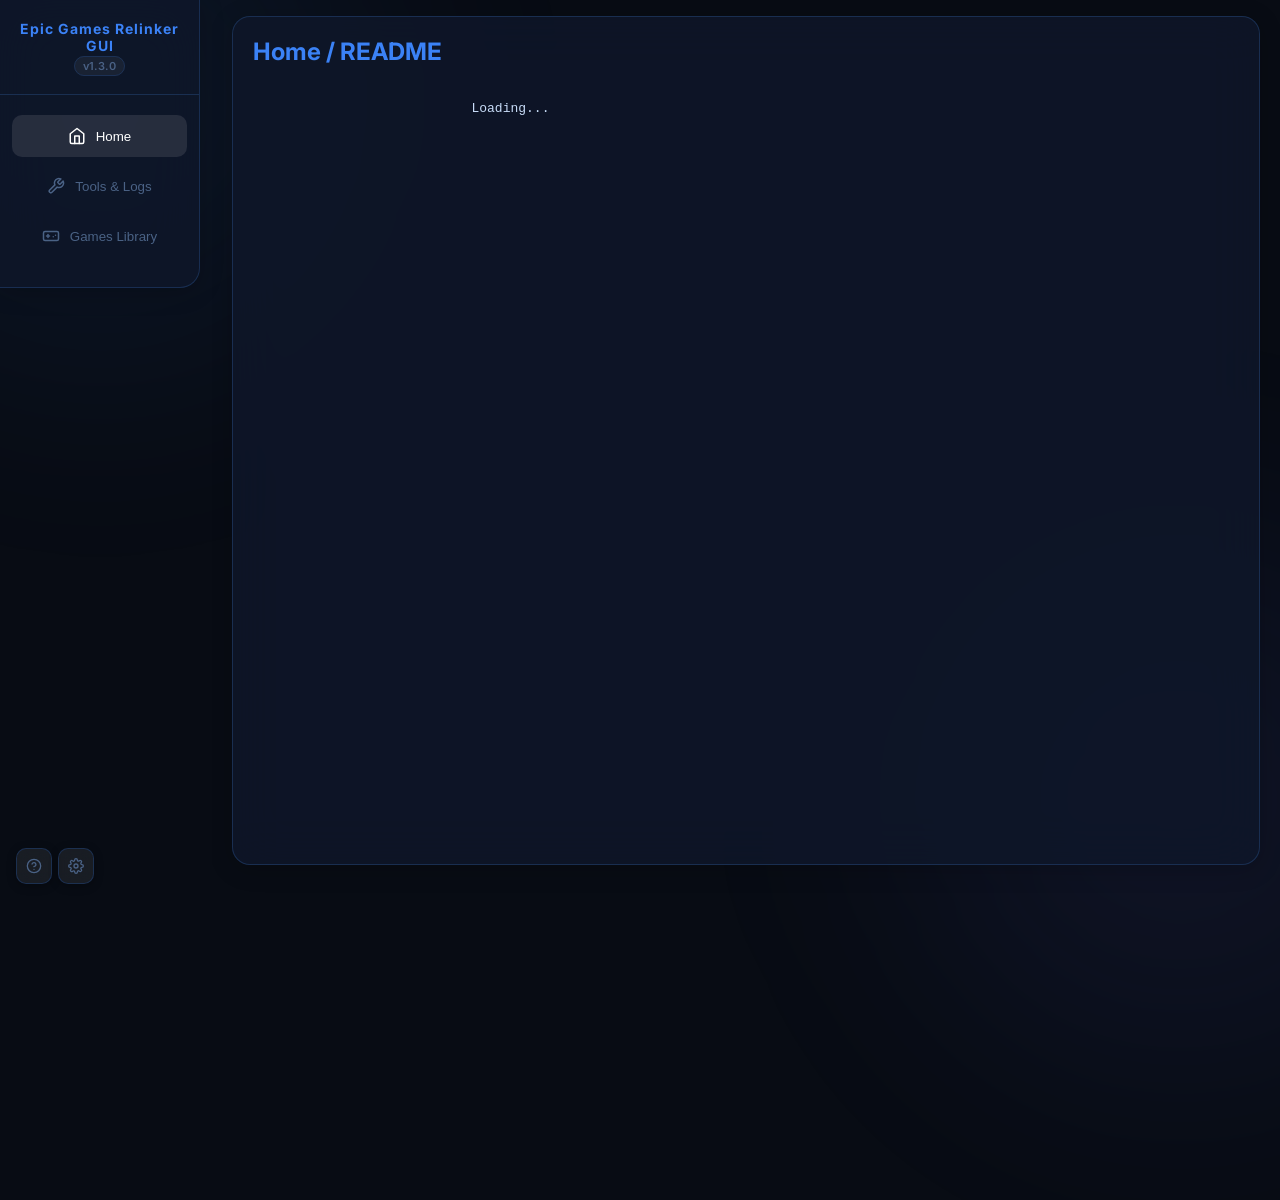
==== src/web/index.html @ 3d103b30 "GUI Update v1.3.0 Added a new set of tools ''Manifest Tools'' that  has ''Manifest Cleanup'' and ''M" ====
<!DOCTYPE html>
<html lang="en" data-theme="Dark Blue">

<head>
    <meta charset="UTF-8">
    <meta name="viewport" content="width=device-width, initial-scale=1.0">
    <title>Epic Games Relinker GUI</title>
    <link rel="stylesheet" href="style.css">
    <link href="https://fonts.googleapis.com/css2?family=Inter:wght@400;500;600;700&display=swap" rel="stylesheet">
</head>

<body>
    <div class="background-blob"></div>
    <div class="background-blob blob-2"></div>

    <!-- ══ Settings Overlay Panel ══ -->
    <div id="settingsOverlay" class="settings-overlay hidden" onclick="appCtrl.closeSettings(event)">
        <div class="settings-panel glass-card" id="settingsPanel">

            <!-- Header -->
            <div class="settings-header">
                <div class="settings-title">
                    <span class="settings-icon">⚙</span>
                    <span>Settings</span>
                </div>
                <button class="settings-close-btn" onclick="appCtrl.closeSettings()">✕</button>
            </div>

            <div class="settings-body">

                <!-- Paths Section -->
                <div class="settings-section">
                    <div class="settings-section-label">Paths</div>

                    <div class="path-row">
                        <label>Manifests Folder</label>
                        <div class="input-group">
                            <input type="text" id="manifestPath" readonly placeholder="Default Epic path...">
                            <button onclick="appCtrl.browseManifests()">Browse</button>
                        </div>
                    </div>

                    <div class="toggle-row">
                        <label class="toggle-switch">
                            <input type="checkbox" id="useDefault" checked onchange="appCtrl.toggleDefault()">
                            <span class="toggle-slider"></span>
                        </label>
                        <span class="toggle-label">Use default Epic path</span>
                    </div>

                    <div class="path-row mt-2">
                        <label>Games Folder</label>
                        <div class="input-group">
                            <input type="text" id="gamesPath" placeholder="Select your games folder..." readonly>
                            <button onclick="appCtrl.browseGames()">Browse</button>
                        </div>
                    </div>
                </div>

                <!-- Appearance Section -->
                <div class="settings-section">
                    <div class="settings-section-label">Appearance</div>

                    <div class="select-row">
                        <label>Theme</label>
                        <div class="theme-selector">
                            <select id="themeSelect" onchange="appCtrl.applyTheme(this.value)">
                                <option value="Dark Blue">Dark Blue</option>
                                <option value="Midnight Purple">Midnight Purple</option>
                                <option value="AMOLED Black">AMOLED Black</option>
                                <option value="Hacker Green">Hacker Green</option>
                                <option value="Slate Gray">Slate Gray</option>
                                <option value="Crimson Dark">Crimson Dark</option>
                                <option value="Ocean Teal">Ocean Teal</option>
                                <option value="Warm Ember">Warm Ember</option>
                                <option value="Arctic Light">Arctic Light</option>
                                <option value="Sepia Warm">Sepia Warm</option>
                            </select>
                            <div class="theme-preview" id="themePreview"></div>
                        </div>
                    </div>
                </div>

                <!-- Dev Tools -->
                <div class="settings-section">
                    <div class="settings-section-label">Developer</div>
                    <div class="toggle-row">
                        <label class="toggle-switch">
                            <input type="checkbox" id="debugMode" onchange="appCtrl.onDebugToggle()">
                            <span class="toggle-slider"></span>
                        </label>
                        <span class="toggle-label">Debug Mode <span class="badge-warn">DEV</span></span>
                    </div>
                    <p class="settings-hint">Logs full Python tracebacks to the console on any error.</p>
                </div>

                <!-- Settings Management -->
                <div class="settings-section">
                    <div class="settings-section-label">Settings Management</div>
                    <div class="settings-danger-row">
                        <button class="btn-settings-action btn-settings-restore" onclick="appCtrl.restoreSettings()" style="display:flex; align-items:center; gap:6px; justify-content:center;">
                            <svg width="14" height="14" viewBox="0 0 24 24" fill="none" stroke="currentColor" stroke-width="2" stroke-linecap="round" stroke-linejoin="round"><path d="M3 12a9 9 0 1 0 9-9 9.75 9.75 0 0 0-6.74 2.74L3 8"/><path d="M3 3v5h5"/></svg>
                            Restore Saved Settings
                        </button>
                        <button class="btn-settings-action btn-settings-reset" onclick="appCtrl.resetSettings()" style="display:flex; align-items:center; gap:6px; justify-content:center;">
                            <svg width="14" height="14" viewBox="0 0 24 24" fill="none" stroke="currentColor" stroke-width="2" stroke-linecap="round" stroke-linejoin="round"><line x1="18" y1="6" x2="6" y2="18"/><line x1="6" y1="6" x2="18" y2="18"/></svg>
                            Reset to Defaults
                        </button>
                    </div>
                    <p class="settings-hint">
                        <b>Restore</b> reloads settings from the saved config file on disk.<br>
                        <b>Reset</b> clears all paths and returns to default values. This cannot be undone.
                    </p>
                </div>

                <!-- Credits -->
                <div class="settings-section credits-section">
                    <div class="settings-section-label">Credits</div>
                    <div class="credits-card">
                        <div class="credit-row main-credit">
                            <div class="credit-avatar accent">S</div>
                            <div>
                                <div class="credit-name">Supernova1114</div>
                                <div class="credit-role">Original Developer</div>
                            </div>
                        </div>
                        <div class="credits-divider"></div>
                        <div class="credit-row">
                            <div class="credit-avatar muted">S</div>
                            <div>
                                <div class="credit-name">Super0Teah</div>
                                <div class="credit-role">GUI Dev &amp; Fix, Link and Capture Features Dev</div>
                            </div>
                        </div>
                        <div class="credit-row">
                            <div class="credit-avatar muted">Z</div>
                            <div>
                                <div class="credit-name">zouyonghe</div>
                                <div class="credit-role">Contributor to Original Project</div>
                            </div>
                        </div>
                        <div class="credits-footer">Epic Games Relinker GUI· v1.0.0</div>
                    </div>
                </div>

            </div><!-- /settings-body -->
        </div>
    </div>

    <!-- ══ Main App ══ -->
    <div id="app" class="app-root" style="display: flex; flex-direction: row; padding: 0;">

        <!-- LEFT SIDEBAR -->
        <div class="sidebar glass-card" style="width: 200px; display: flex; flex-direction: column; flex-shrink: 0; border-radius: 0; border-top: none; border-bottom: none; border-left: none; border-bottom-right-radius: 20px; height: max-content; padding-bottom: 20px; z-index: 10; border-bottom: 1px solid var(--border);">
            
            <div class="sidebar-header" style="padding: 20px 16px; border-bottom: 1px solid var(--border); text-align: center;">
                <h1 class="app-title" style="font-size: 14px; letter-spacing: 1px; margin: 0;">Epic Games Relinker GUI</h1>
                <span class="app-version" style="font-size: 11px;">v1.3.0</span>
            </div>

                <div class="sidebar-nav" style="padding: 20px 12px 10px 12px; display: flex; flex-direction: column; gap: 8px;">
                    <button class="nav-btn active" onclick="appCtrl.switchNav('home')" id="nav-home" style="padding: 12px 16px; display: flex; gap: 10px; align-items: center; justify-content: center; border-radius: var(--radius-btn); background: rgba(255,255,255,0.1); color: white; border: none; cursor: pointer; width: 100%;">
                        <svg width="18" height="18" viewBox="0 0 24 24" fill="none" stroke="currentColor" stroke-width="2" stroke-linecap="round" stroke-linejoin="round"><path d="M3 9l9-7 9 7v11a2 2 0 0 1-2 2H5a2 2 0 0 1-2-2z"></path><polyline points="9 22 9 12 15 12 15 22"></polyline></svg>
                        Home
                    </button>
                    <button class="nav-btn" onclick="appCtrl.switchNav('tools')" id="nav-tools" style="padding: 12px 16px; display: flex; gap: 10px; align-items: center; justify-content: center; border-radius: var(--radius-btn); background: transparent; color: var(--muted); border: none; cursor: pointer; width: 100%;">
                        <svg width="18" height="18" viewBox="0 0 24 24" fill="none" stroke="currentColor" stroke-width="2" stroke-linecap="round" stroke-linejoin="round"><path d="M14.7 6.3a1 1 0 0 0 0 1.4l1.6 1.6a1 1 0 0 0 1.4 0l3.77-3.77a6 6 0 0 1-7.94 7.94l-6.91 6.91a2.12 2.12 0 0 1-3-3l6.91-6.91a6 6 0 0 1 7.94-7.94l-3.76 3.76z"></path></svg>
                        Tools &amp; Logs
                    </button>
                    <button class="nav-btn" onclick="appCtrl.switchNav('library')" id="nav-library" style="padding: 12px 16px; display: flex; gap: 10px; align-items: center; justify-content: center; border-radius: var(--radius-btn); background: transparent; color: var(--muted); border: none; cursor: pointer; width: 100%;">
                        <svg width="18" height="18" viewBox="0 0 24 24" fill="none" stroke="currentColor" stroke-width="2" stroke-linecap="round" stroke-linejoin="round"><rect x="2" y="6" width="20" height="12" rx="2" ry="2"></rect><path d="M6 12h4"></path><path d="M8 10v4"></path><path d="M15 13h.01"></path><path d="M18 11h.01"></path></svg>
                        Games Library
                    </button>
                </div>
            </div>

            <!-- MAIN CONTENT AREA -->
            <div class="main-content" style="flex: 1; display: flex; flex-direction: column; min-width: 0;">

                <div style="flex: 1; display: flex; flex-direction: column; min-width: 0; padding: 16px 20px 20px 20px; overflow-y: auto;">
                
                <!-- HOME VIEW -->
                <div id="homeView" class="app-view" style="display: flex; flex-direction: column; flex: 1; min-height: 0;">
                    <div class="glass-card p-3 mb-3" style="flex: 1; display: flex; flex-direction: column; overflow-y: auto; padding: 20px;">
                        <h2 style="color: var(--accent); margin-top: 0; margin-bottom: 20px;">Home / README</h2>
                        <div id="readmeContent" style="white-space: pre-wrap; font-family: 'Consolas', monospace; font-size: 13px; color: var(--text); padding-right: 10px;">
                            Loading...
                        </div>
                    </div>
                </div>

                <!-- TOOLS VIEW -->
                <div id="toolsView" class="app-view hidden" style="display: flex; flex: 1; gap: 20px; min-height: 0; justify-content: flex-start; position: relative;">
                
                <!-- Actions Column -->
                <div class="actions-column" style="width: 320px; flex-shrink: 0;">

                <!-- Group 1: Relinking & Moving -->
                <div class="action-group glass-card" id="group-relink">
                    <div class="action-group-header" onclick="appCtrl.toggleGroup('group-relink')">
                        <div class="group-title">
                            <span class="group-dot accent"></span>
                            Relinking &amp; Moving
                        </div>
                        <span class="group-chevron collapsed" id="chevron-group-relink">▾</span>
                    </div>
                    <div class="action-group-body collapsed" id="body-group-relink">
                        <div class="btn-grid">
                            <button class="btn bg-accent" onclick="appCtrl.runAction('relink')" style="display:flex; align-items:center; justify-content:center; gap:6px;">
                                <svg width="14" height="14" viewBox="0 0 24 24" fill="none" stroke="currentColor" stroke-width="2" stroke-linecap="round" stroke-linejoin="round"><path d="M21.5 2v6h-6M21.34 15.57a10 10 0 1 1-.59-8.4l5.67-5.67"/></svg>
                                Relink Games
                            </button>
                            <button class="btn bg-accent2" onclick="appCtrl.runAction('move')" style="display:flex; align-items:center; justify-content:center; gap:6px;">
                                <svg width="14" height="14" viewBox="0 0 24 24" fill="none" stroke="currentColor" stroke-width="2" stroke-linecap="round" stroke-linejoin="round"><path d="M5 12h14M12 5l7 7-7 7"/></svg>
                                Move Games
                            </button>
                        </div>
                        <button class="btn btn-full bg-blue mt-2" onclick="appCtrl.runAction('move_pc')" style="display:flex; align-items:center; justify-content:center; gap:6px;">
                            <svg width="14" height="14" viewBox="0 0 24 24" fill="none" stroke="currentColor" stroke-width="2" stroke-linecap="round" stroke-linejoin="round"><path d="M17 3l4 4-4 4M7 21l-4-4 4-4M3 17h18M21 7H3"/></svg>
                            Move Between PCs
                        </button>
                    </div>
                </div>

                <!-- Group 2: Capture, Link & Fix -->
                <div class="action-group glass-card" id="group-capture">
                    <div class="action-group-header" onclick="appCtrl.toggleGroup('group-capture')">
                        <div class="group-title">
                            <span class="group-dot success"></span>
                            Capture, Link &amp; Fix
                        </div>
                        <span class="group-chevron collapsed" id="chevron-group-capture">▾</span>
                    </div>
                    <div class="action-group-body collapsed" id="body-group-capture">
                        <div class="btn-grid">
                            <button class="btn bg-success" onclick="appCtrl.runAction('capture')" style="display:flex; align-items:center; justify-content:center; gap:6px;">
                                <svg width="14" height="14" viewBox="0 0 24 24" fill="none" stroke="currentColor" stroke-width="2" stroke-linecap="round" stroke-linejoin="round"><circle cx="12" cy="12" r="10"/><circle cx="12" cy="12" r="3"/></svg>
                                Capture
                            </button>
                            <button class="btn bg-purple" onclick="appCtrl.runAction('link')" style="display:flex; align-items:center; justify-content:center; gap:6px;">
                                <svg width="14" height="14" viewBox="0 0 24 24" fill="none" stroke="currentColor" stroke-width="2" stroke-linecap="round" stroke-linejoin="round"><path d="M10 13a5 5 0 0 0 7.54.54l3-3a5 5 0 0 0-7.07-7.07l-1.72 1.71"/><path d="M14 11a5 5 0 0 0-7.54-.54l-3 3a5 5 0 0 0 7.07 7.07l1.71-1.71"/></svg>
                                Link
                            </button>
                        </div>
                        <button class="btn btn-full bg-amber mt-2" onclick="appCtrl.runAction('fix')" style="display:flex; align-items:center; justify-content:center; gap:6px;">
                            <svg width="14" height="14" viewBox="0 0 24 24" fill="none" stroke="currentColor" stroke-width="2" stroke-linecap="round" stroke-linejoin="round"><path d="M14.7 6.3a1 1 0 0 0 0 1.4l1.6 1.6a1 1 0 0 0 1.4 0l3.77-3.77a6 6 0 0 1-7.94 7.94l-6.91 6.91a2.12 2.12 0 0 1-3-3l6.91-6.91a6 6 0 0 1 7.94-7.94l-3.76 3.76z"/></svg>
                            Fix Manifest Link
                        </button>
                        <button class="btn btn-full bg-orange mt-1" onclick="appCtrl.runAction('fix_dlc')" style="display:flex; align-items:center; justify-content:center; gap:6px;">
                            <svg width="14" height="14" viewBox="0 0 24 24" fill="none" stroke="currentColor" stroke-width="2" stroke-linecap="round" stroke-linejoin="round"><path d="M14.7 6.3a1 1 0 0 0 0 1.4l1.6 1.6a1 1 0 0 0 1.4 0l3.77-3.77a6 6 0 0 1-7.94 7.94l-6.91 6.91a2.12 2.12 0 0 1-3-3l6.91-6.91a6 6 0 0 1 7.94-7.94l-3.76 3.76z"/></svg>
                            Fix DLC Link
                        </button>
                    </div>
                </div>

                <!-- Group 3: Manifest Tools (#14) -->
                <div class="action-group glass-card" id="group-manifest">
                    <div class="action-group-header" onclick="appCtrl.toggleGroup('group-manifest')">
                        <div class="group-title">
                            <span class="group-dot warn"></span>
                            Manifest Tools
                        </div>
                        <span class="group-chevron collapsed" id="chevron-group-manifest">▾</span>
                    </div>
                    <div class="action-group-body collapsed" id="body-group-manifest">
                        <button class="btn btn-full bg-amber" onclick="appCtrl.openManifestCleanup()" style="display:flex; align-items:center; justify-content:center; gap:6px;">
                            <svg width="14" height="14" viewBox="0 0 24 24" fill="none" stroke="currentColor" stroke-width="2" stroke-linecap="round" stroke-linejoin="round"><path d="M3 6h18M8 6V4h8v2M19 6l-1 14H6L5 6"/></svg>
                            Manifest Cleanup
                        </button>
                        <button class="btn btn-full bg-blue mt-1" onclick="appCtrl.openManifestValidator()" style="display:flex; align-items:center; justify-content:center; gap:6px;">
                            <svg width="14" height="14" viewBox="0 0 24 24" fill="none" stroke="currentColor" stroke-width="2" stroke-linecap="round" stroke-linejoin="round"><path d="M9 11l3 3L22 4"/><path d="M21 12v7a2 2 0 0 1-2 2H5a2 2 0 0 1-2-2V5a2 2 0 0 1 2-2h11"/></svg>
                            Manifest Validator
                        </button>
                    </div>
                </div>

            </div><!-- /actions-column -->

            <!-- Log Panel (Side-by-Side) -->
            <div class="glass-card terminal" id="terminalPanel" style="flex: 1; display: flex; flex-direction: column; min-width: 0;">
                <div class="terminal-header" style="cursor: default;">
                    <div class="terminal-title">
                        <div class="terminal-dot red"></div>
                        <div class="terminal-dot yellow"></div>
                        <div class="terminal-dot green"></div>
                        <span>Output Log</span>
                        <span class="terminal-line-count" id="terminalLineCount"></span>
                    </div>
                    <div class="terminal-header-right" style="gap: 6px;">
                        <button class="btn-small" onclick="appCtrl.copyLog()">Copy</button>
                        <button class="btn-small" onclick="appCtrl.saveLog()">Save</button>
                        <button class="btn-small" onclick="appCtrl.openLogFolder()">Folder</button>
                        <button class="btn-small" id="clearLogBtn" onclick="appCtrl.clearLog()">Clear</button>
                    </div>
                </div>
                <div id="logContent" class="terminal-body" style="flex: 1; max-height: none; overflow-y: auto;">
                    <div class="log-entry log-INFO">
                        <span class="log-ts">00:00:00</span>
                        <span class="log-text">Ready. Select an action from the left.</span>
                    </div>
                </div>
            </div><!-- /terminal -->

            <!-- Easter egg now in sidebar footer panel -->

                </div><!-- /toolsView -->

                <!-- Library Hub View -->
        <div id="libraryView" class="app-view hidden" style="flex: 1; display: flex; flex-direction: column; min-height: 0;">
            <div class="glass-card p-3 mb-3 d-flex" style="justify-content: space-between; align-items: center; padding: 15px;">
                <h3 style="margin: 0; color: var(--text)">Games Library</h3>
                <div style="display: flex; gap: 10px;">
                    <button class="btn bg-accent" onclick="appCtrl.refreshLibrary()" style="font-size: 0.9em; padding: 8px 14px; font-weight: 600; border-radius: 6px; box-shadow: 0 2px 8px rgba(0,0,0,0.2); display:flex; align-items:center; gap:6px;">
                        <svg width="16" height="16" viewBox="0 0 24 24" fill="none" stroke="currentColor" stroke-width="2" stroke-linecap="round" stroke-linejoin="round"><path d="M21.5 2v6h-6M21.34 15.57a10 10 0 1 1-.59-8.4l5.67-5.67"/></svg>
                        Refresh Library
                    </button>
                    <button class="btn bg-orange" onclick="appCtrl.restartLauncher()" style="font-size: 0.9em; padding: 8px 14px; font-weight: 600; border-radius: 6px; box-shadow: 0 2px 8px rgba(0,0,0,0.2); display:flex; align-items:center; gap:6px;">
                        <svg width="16" height="16" viewBox="0 0 24 24" fill="none" stroke="currentColor" stroke-width="2" stroke-linecap="round" stroke-linejoin="round"><path d="M18.36 6.64a9 9 0 1 1-12.73 0"></path><line x1="12" y1="2" x2="12" y2="12"></line></svg>
                        Restart Launcher
                    </button>
                </div>
            </div>
            
            <div class="glass-card" style="flex-grow: 1; overflow-y: auto; padding: 15px;">
                
                <div class="action-group" id="lib-group-main">
                    <div class="action-group-header" onclick="appCtrl.toggleGroup('lib-group-main')">
                        <div class="group-title">
                            <span class="group-dot success"></span>
                            Main Games
                            <span id="mainGamesCount" class="lib-section-count"></span>
                        </div>
                        <span class="group-chevron collapsed" id="chevron-lib-group-main">▾</span>
                    </div>
                    <div class="action-group-body collapsed" id="body-lib-group-main">
                        <div id="libraryGrid" class="library-grid" style="margin-bottom: 20px;">
                            <!-- Game items will be injected here -->
                            <div class="text-center muted" style="padding: 40px;">
                                Configure your paths in Settings and click Refresh to view your library.
                            </div>
                        </div>
                    </div>
                </div>

                <div class="action-group hidden" id="dlcSection" style="margin-top: 15px;">
                    <div class="action-group-header" onclick="appCtrl.toggleGroup('lib-group-dlc')">
                        <div class="group-title">
                            <span class="group-dot purple"></span>
                            Possible DLCs & Add-ons
                            <span id="dlcCount" class="lib-section-count"></span>
                        </div>
                        <span class="group-chevron collapsed" id="chevron-lib-group-dlc">▾</span>
                    </div>
                    <div class="action-group-body collapsed" id="body-lib-group-dlc">
                        <div id="dlcGrid" class="library-grid">
                            <!-- DLC items will be injected here -->
                        </div>
                    </div>
                </div>

                <!-- Pending Manifests section -->
                <div class="action-group hidden" id="pendingSection" style="margin-top: 15px;">
                    <div class="action-group-header" onclick="appCtrl.toggleGroup('lib-group-pending')">
                        <div class="group-title">
                            <span class="group-dot" style="background: #c084fc;"></span>
                            Pending Manifests
                            <span id="pendingSectionCount" class="lib-section-count"></span>
                        </div>
                        <span class="group-chevron collapsed" id="chevron-lib-group-pending">▾</span>
                    </div>
                    <div class="action-group-body collapsed" id="body-lib-group-pending">
                        <p class="lib-section-notice">
                            These <b>.item</b> files are in Epic's <code>Pending\</code> subfolder — leftovers from
                            cancelled downloads or interrupted installs. Use <b>Manifest Cleanup → Duplicate Pending</b> to remove duplicates.
                        </p>
                        <div id="pendingGrid" class="library-grid" style="margin-top: 10px;">
                            <!-- Pending items injected here -->
                        </div>
                    </div>
                </div>

            </div>
                </div><!-- /libraryView -->

                </div><!-- /inner content wrapper -->
                </div><!-- /main-content -->
    </div><!-- /app -->


    <!-- ══════════════════════════════════════
         MODALS
    ══════════════════════════════════════ -->
    <div id="modalOverlay" class="modal-overlay hidden">

        <!-- Capture Modal -->
        <div id="captureModal" class="modal-content glass-card hidden">
            <h3 id="captureModalTitle" style="color:var(--success)">Capture Missing Manifests</h3>
            <p id="captureModalMsg" class="subtitle text-center"></p>
            <p class="warning-text">Note: "Install failed" messages in the Epic Launcher are normal — ignore them.</p>
            <div class="modal-actions mt-3" style="justify-content: center; gap: 10px;">
                <button class="btn bg-success" onclick="appCtrl.confirmCapture('ok')">✓ Done</button>
                <button class="btn bg-border" onclick="appCtrl.confirmCapture('skip')">Skip</button>
                <button class="btn bg-danger" onclick="appCtrl.confirmCapture('abort')">✕ Abort All</button>
            </div>
        </div>

        <!-- Move Modal -->
        <div id="moveModal" class="modal-content glass-card hidden">
            <h3 style="color:var(--blue)">→ Move Games</h3>
            <p class="subtitle">Select games to move:</p>
            <div class="list-container" id="moveGameList"></div>
            <p class="subtitle mt-2">Destination:</p>
            <div class="input-group">
                <input type="text" id="moveDestPath" placeholder="Select destination folder..." readonly>
                <button onclick="appCtrl.browseMoveDest()">Browse</button>
            </div>
            <div class="modal-actions">
                <button class="btn bg-border" onclick="appCtrl.closeModals()">Cancel</button>
                <button class="btn bg-blue" onclick="appCtrl.confirmMove()">Move Selected →</button>
            </div>
        </div>

        <!-- Link Modal -->
        <div id="linkModal" class="modal-content glass-card hidden">
            <h3 id="linkModalTitle" style="color:var(--purple)">⬡ Link Pending Manifest</h3>
            <div class="info-box" id="linkModalInfo"></div>
            <p class="warning-text">⚠ Linking to the wrong folder will corrupt the launcher entry. Abort if unsure.</p>
            <p class="subtitle">Select the game folder this manifest belongs to:<br>
                <span class="muted">[ ★ ] predicted match &nbsp;|&nbsp; [ ? ] possible guess / Possible DLC</span>
            </p>
            <div class="list-container" id="linkGameList"></div>
            <div class="modal-actions">
                <button class="btn bg-border" onclick="appCtrl.closeModals()">Abort</button>
                <button class="btn bg-purple" onclick="appCtrl.confirmLink()">⬡ Link Selected</button>
            </div>
        </div>

        <!-- Fix Modal -->
        <div id="fixModal" class="modal-content glass-card large hidden">
            <h3 id="fixModalTitle" class="text-amber">✦ Fix Manifest Link</h3>
            <p id="fixModalSubtitle" class="subtitle text-center"></p>
            <div class="split-pane">
                <div class="pane">
                    <h4>Launcher Manifests</h4>
                    <div class="list-container" id="fixManifestList"></div>
                </div>
                <div class="pane">
                    <h4>Correct Game Folder</h4>
                    <div class="list-container" id="fixGameList"></div>
                </div>
            </div>
            <p id="fixStatus" class="status-text">Select a manifest to see its current install location.</p>
            <div class="modal-actions">
                <button class="btn bg-border" id="fixCancelBtn" onclick="appCtrl.closeFixModal()">Cancel</button>
                <button class="btn bg-amber" id="fixConfirmBtn" onclick="appCtrl.confirmFix()">✦ Fix Link</button>
            </div>
        </div>

    </div><!-- /modalOverlay -->

    <!-- ══ Manifest Cleanup Modal ══ -->
    <div id="manifestCleanupOverlay" class="modal-overlay hidden" onclick="appCtrl.closeManifestCleanup(event)">
        <div class="modal-content glass-card manifest-modal" id="manifestCleanupModal">
            <h3 class="text-amber">🧹 Manifest Cleanup</h3>

            <!-- ⚠ Warning banner -->
            <div class="cleanup-warning-banner">
                <span class="cleanup-warning-icon">⚠</span>
                <div>
                    <b>Fix broken manifests first!</b> This tool compares game data between root and pending manifests.
                    If your root manifests are broken or have wrong paths, the comparison will be inaccurate.
                    Use <b>Manifest Validator</b> and <b>Fix Manifest Link</b> before running cleanup.
                </div>
            </div>

            <!-- Tab switcher -->
            <div class="cleanup-tabs">
                <button class="cleanup-tab active" id="cleanupTabOrphans" onclick="appCtrl.cleanupSwitchTab('orphans')">
                    Orphaned Manifests <span class="cleanup-tab-count" id="cleanupCountOrphans"></span>
                </button>
                <button class="cleanup-tab" id="cleanupTabPending" onclick="appCtrl.cleanupSwitchTab('pending')">
                    Duplicate Pending <span class="cleanup-tab-count" id="cleanupCountPending"></span>
                </button>
            </div>

            <!-- Orphaned tab pane -->
            <div id="cleanupPaneOrphans" class="cleanup-pane">
                <p class="cleanup-pane-desc muted">
                    These <b>.item</b> files point to game folders that no longer exist on disk — ghost entries that cause the launcher to show games it cannot find.
                </p>
                <div id="cleanupOrphanList" class="manifest-result-list">
                    <div class="muted text-center" style="padding: 32px;">Scanning...</div>
                </div>
            </div>

            <!-- Pending duplicates tab pane -->
            <div id="cleanupPanePending" class="cleanup-pane hidden">
                <p class="cleanup-pane-desc muted">
                    These <b>.item</b> files are in the <code>Pending\</code> subfolder but the same game already has a manifest in the main folder. They are leftover from cancelled downloads and can be safely deleted.
                </p>
                <div id="cleanupPendingList" class="manifest-result-list">
                    <div class="muted text-center" style="padding: 32px;">Scanning...</div>
                </div>
            </div>

            <div class="manifest-summary" id="cleanupSummary"></div>
            <div class="modal-actions">
                <button class="btn bg-border" onclick="appCtrl.closeManifestCleanup()">Close</button>
                <button class="btn bg-border" id="cleanupSelectAllBtn" onclick="appCtrl.cleanupSelectAll()">Select All</button>
                <button class="btn bg-danger" id="cleanupDeleteBtn" onclick="appCtrl.cleanupDeleteSelected()">🗑 Delete Selected</button>
            </div>
        </div>
    </div>

    <!-- ══ Manifest Validator Modal ══ -->
    <div id="manifestValidatorOverlay" class="modal-overlay hidden" onclick="appCtrl.closeManifestValidator(event)">
        <div class="modal-content glass-card manifest-modal" id="manifestValidatorModal">
            <h3 style="color: var(--blue);">✔ Manifest Validator</h3>
            <p class="subtitle">Showing all <b>.item</b> files with detected issues. Use the <b>Fix Manifest Link</b> tool to repair broken paths.</p>
            <div id="validatorIssueList" class="manifest-result-list">
                <div class="muted text-center" style="padding: 32px;">Scanning...</div>
            </div>
            <div class="manifest-summary" id="validatorSummary"></div>
            <div class="modal-actions">
                <button class="btn bg-border" onclick="appCtrl.closeManifestValidator()">Close</button>
                <button class="btn bg-amber" onclick="appCtrl.runAction('fix')" style="margin-left: auto;">✦ Open Fix Tool</button>
            </div>
        </div>
    </div>

    <!-- ══ Help / Guide Overlay ══ -->
    <div id="helpOverlay" class="modal-overlay hidden" onclick="appCtrl.closeHelp(event)">
        <div class="modal-content glass-card" id="helpPanel" style="width: 520px; max-width: 90vw; max-height: 80vh; padding: 0; display: flex; flex-direction: column;">
            
            <div class="settings-header" style="padding: 16px 20px; border-bottom: 1px solid var(--border); flex-shrink: 0; display: flex; justify-content: space-between; align-items: center;">
                <div class="settings-title" style="display: flex; align-items: center; gap: 8px; font-size: 15px; font-weight: 700; color: var(--text);">
                    <span class="settings-icon" style="color: var(--accent); font-size: 16px;">?</span>
                    <span>How to Use</span>
                </div>
                <button class="settings-close-btn" onclick="appCtrl.closeHelp()" style="background: rgba(255,255,255,0.06); border: 1px solid var(--border); color: var(--muted); border-radius: 50%; width: 28px; height: 28px; cursor: pointer; display: flex; align-items: center; justify-content: center; font-size: 12px;">✕</button>
            </div>

            <div class="settings-body" style="padding: 16px; overflow-y: auto; flex: 1; min-height: 0;">
                
                <div class="action-group" id="help-relink" style="margin-bottom: 10px;">
                    <div class="action-group-header" onclick="appCtrl.toggleGroup('help-relink')">
                        <div class="group-title"><span class="group-dot blue"></span>Relink Games</div>
                        <span class="group-chevron collapsed" id="chevron-help-relink">▾</span>
                    </div>
                    <div class="action-group-body collapsed" id="body-help-relink">
                        <ol style="color: var(--muted); margin: 0; padding-left: 20px; padding-top: 8px;">
                            <li style="margin-bottom: 4px;">Close Epic Launcher.</li>
                            <li style="margin-bottom: 4px;">Ensure the <b>Games Folder</b> in Settings points to your library's new drive letter.</li>
                            <li>Click <b>Start Relink</b>. The tool will automatically batch-update all manifests to match the current folder.</li>
                        </ol>
                    </div>
                </div>

                <div class="action-group" id="help-move" style="margin-bottom: 10px;">
                    <div class="action-group-header" onclick="appCtrl.toggleGroup('help-move')">
                        <div class="group-title"><span class="group-dot blue"></span>Move Games</div>
                        <span class="group-chevron collapsed" id="chevron-help-move">▾</span>
                    </div>
                    <div class="action-group-body collapsed" id="body-help-move">
                        <ol style="color: var(--muted); margin: 0; padding-left: 20px; padding-top: 8px;">
                            <li style="margin-bottom: 4px;">Close Epic Launcher entirely.</li>
                            <li style="margin-bottom: 4px;">Select the games you want to move from the 'Move Games' list.</li>
                            <li>Click 'Browse' to choose a destination, then click <b>Move</b>. The tool will move the files and patch the manifests for you.</li>
                        </ol>
                    </div>
                </div>

                <div class="action-group" id="help-pc" style="margin-bottom: 10px;">
                    <div class="action-group-header" onclick="appCtrl.toggleGroup('help-pc')">
                        <div class="group-title"><span class="group-dot accent"></span>Move Between PCs</div>
                        <span class="group-chevron collapsed" id="chevron-help-pc">▾</span>
                    </div>
                    <div class="action-group-body collapsed" id="body-help-pc">
                        <ol style="color: var(--muted); margin: 0; padding-left: 20px; padding-top: 8px;">
                            <li style="margin-bottom: 4px;">Run this tool on your old PC. It will automatically back up all manifests.</li>
                            <li style="margin-bottom: 4px;">When prompted, unplug your game drive and connect it to the new PC.</li>
                            <li>Run the app on the new PC and click <b>OK</b> to instantly restore all game paths.</li>
                        </ol>
                    </div>
                </div>

                <div class="action-group" id="help-capture" style="margin-bottom: 10px;">
                    <div class="action-group-header" onclick="appCtrl.toggleGroup('help-capture')">
                        <div class="group-title"><span class="group-dot accent"></span>Capture</div>
                        <span class="group-chevron collapsed" id="chevron-help-capture">▾</span>
                    </div>
                    <div class="action-group-body collapsed" id="body-help-capture">
                        <ol style="color: var(--muted); margin: 0; padding-left: 20px; padding-top: 8px;">
                            <li style="margin-bottom: 4px;">Click <b>Start Capture</b> to automatically scan for games missing a manifest.</li>
                            <li style="margin-bottom: 4px;">For each game, the tool will prompt you to start a download in Epic and immediately cancel it.</li>
                            <li>The tool will automatically intercept the newly generated `.item` file and save it.</li>
                        </ol>
                    </div>
                </div>

                <div class="action-group" id="help-link" style="margin-bottom: 10px;">
                    <div class="action-group-header" onclick="appCtrl.toggleGroup('help-link')">
                        <div class="group-title"><span class="group-dot purple"></span>Link</div>
                        <span class="group-chevron collapsed" id="chevron-help-link">▾</span>
                    </div>
                    <div class="action-group-body collapsed" id="body-help-link">
                        <ol style="color: var(--muted); margin: 0; padding-left: 20px; padding-top: 8px;">
                            <li style="margin-bottom: 4px;">Close Epic Launcher entirely.</li>
                            <li style="margin-bottom: 4px;">Click <b>Start Link</b> to find pending/intercepted manifests.</li>
                            <li>Select the correct game folder for each manifest to permanently register it.</li>
                        </ol>
                    </div>
                </div>

                <div class="action-group" id="help-fix-games" style="margin-bottom: 10px;">
                    <div class="action-group-header" onclick="appCtrl.toggleGroup('help-fix-games')">
                        <div class="group-title"><span class="group-dot warn"></span>Fix Games (manifests)</div>
                        <span class="group-chevron collapsed" id="chevron-help-fix-games">▾</span>
                    </div>
                    <div class="action-group-body collapsed" id="body-help-fix-games">
                        <ol style="color: var(--muted); margin: 0; padding-left: 20px; padding-top: 8px;">
                            <li style="margin-bottom: 4px;">Close Epic Launcher entirely.</li>
                            <li style="margin-bottom: 4px;">Click <b>Start Fix</b> to load all active manifests.</li>
                            <li>Select a broken game manifest, select its correct folder, and click <b>Fix Link</b>.</li>
                        </ol>
                    </div>
                </div>

                <div class="action-group" id="help-fix-dlcs" style="margin-bottom: 10px;">
                    <div class="action-group-header" onclick="appCtrl.toggleGroup('help-fix-dlcs')">
                        <div class="group-title"><span class="group-dot warn"></span>Fix DLCs (Manifests)</div>
                        <span class="group-chevron collapsed" id="chevron-help-fix-dlcs">▾</span>
                    </div>
                    <div class="action-group-body collapsed" id="body-help-fix-dlcs">
                        <ol style="color: var(--muted); margin: 0; padding-left: 20px; padding-top: 8px;">
                            <li style="margin-bottom: 4px;">Close Epic Launcher entirely.</li>
                            <li style="margin-bottom: 4px;">Click <b>Start Fix DLCs</b> to view all manifests.</li>
                            <li>Select the DLC's broken manifest, select its <b>Base Game</b> folder, and click <b>Fix Link</b>.</li>
                        </ol>
                    </div>
                </div>

                <div class="action-group" id="help-library" style="margin-bottom: 10px;">
                    <div class="action-group-header" onclick="appCtrl.toggleGroup('help-library')">
                        <div class="group-title"><span class="group-dot success"></span>Library Hub</div>
                        <span class="group-chevron collapsed" id="chevron-help-library">▾</span>
                    </div>
                    <div class="action-group-body collapsed" id="body-help-library">
                        <ol style="color: var(--muted); margin: 0; padding-left: 20px; padding-top: 8px;">
                            <li style="margin-bottom: 4px;">Click <b>Refresh Library</b> to scan your installed games.</li>
                            <li style="margin-bottom: 4px;">If a game shows a "Path Broken" status, use the Fix tools above.</li>
                            <li>Click the <b>Play</b> button to launch a game directly from the app.</li>
                        </ol>
                    </div>
                </div>

                <div class="action-group" id="help-manifest-tools" style="margin-bottom: 10px;">
                    <div class="action-group-header" onclick="appCtrl.toggleGroup('help-manifest-tools')">
                        <div class="group-title"><span class="group-dot warn"></span>Manifest Tools</div>
                        <span class="group-chevron collapsed" id="chevron-help-manifest-tools">▾</span>
                    </div>
                    <div class="action-group-body collapsed" id="body-help-manifest-tools">
                        <p style="color: var(--muted); font-size: 11px; margin: 8px 0 4px; font-weight: 600;">🧹 Manifest Cleanup</p>
                        <ol style="color: var(--muted); margin: 0; padding-left: 20px; padding-top: 4px;">
                            <li style="margin-bottom: 4px;">Click <b>Manifest Cleanup</b> to scan for ghost/orphaned <code>.item</code> files.</li>
                            <li style="margin-bottom: 4px;">Select the entries you want to remove and click <b>Delete Selected</b>.</li>
                            <li>Restart the Epic Games Launcher to clear ghost games from the library.</li>
                        </ol>
                        <p style="color: var(--muted); font-size: 11px; margin: 12px 0 4px; font-weight: 600;">✔ Manifest Validator</p>
                        <ol style="color: var(--muted); margin: 0; padding-left: 20px; padding-top: 4px;">
                            <li style="margin-bottom: 4px;">Click <b>Manifest Validator</b> to check all manifests for structural issues.</li>
                            <li style="margin-bottom: 4px;">Warnings indicate broken paths; errors indicate corrupt/unreadable files.</li>
                            <li>Use <b>Fix Manifest Link</b> to repair any broken path references.</li>
                        </ol>
                    </div>
                </div>

            </div>
        </div>
    </div>

    <!-- ══ Bottom-left Log Blob ══ -->
    <div id="logBlob" style="position: fixed; bottom: 16px; left: 16px; z-index: 999; display: flex; flex-direction: column; align-items: flex-start; gap: 6px;">
        <button id="easterEggCorner" onclick="appCtrl.easterEgg()" class="hidden"
            style="background: none; border: none; opacity: 0.15; font-size: 13px; cursor: help; color: var(--muted); padding: 2px 6px;">¿?</button>
        <!-- Icon row: Help + Settings (always visible) -->
        <div style="display: flex; gap: 6px;">
            <button class="icon-btn" onclick="appCtrl.openHelp()" title="Help"
                style="padding: 7px; border-radius: 10px; background: rgba(255,255,255,0.07); backdrop-filter: blur(8px); border: 1px solid var(--border); box-shadow: 0 2px 10px rgba(0,0,0,0.3);">
                <svg width="16" height="16" viewBox="0 0 24 24" fill="none" stroke="currentColor" stroke-width="2" stroke-linecap="round" stroke-linejoin="round"><circle cx="12" cy="12" r="10"></circle><path d="M9.09 9a3 3 0 0 1 5.83 1c0 2-3 3-3 3"></path><line x1="12" y1="17" x2="12.01" y2="17"></line></svg>
            </button>
            <button class="icon-btn" id="settingsBtn" onclick="appCtrl.openSettings()" title="Settings"
                style="padding: 7px; border-radius: 10px; background: rgba(255,255,255,0.07); backdrop-filter: blur(8px); border: 1px solid var(--border); box-shadow: 0 2px 10px rgba(0,0,0,0.3);">
                <svg width="16" height="16" viewBox="0 0 24 24" fill="none" stroke="currentColor" stroke-width="2" stroke-linecap="round" stroke-linejoin="round"><circle cx="12" cy="12" r="3"/><path d="M19.4 15a1.65 1.65 0 0 0 .33 1.82l.06.06a2 2 0 0 1-2.83 2.83l-.06-.06a1.65 1.65 0 0 0-1.82-.33 1.65 1.65 0 0 0-1 1.51V21a2 2 0 0 1-4 0v-.09A1.65 1.65 0 0 0 9 19.4a1.65 1.65 0 0 0-1.82.33l-.06.06a2 2 0 0 1-2.83-2.83l.06-.06A1.65 1.65 0 0 0 4.68 15a1.65 1.65 0 0 0-1.51-1H3a2 2 0 0 1 0-4h.09A1.65 1.65 0 0 0 4.6 9a1.65 1.65 0 0 0-.33-1.82l-.06-.06a2 2 0 0 1 2.83-2.83l.06.06A1.65 1.65 0 0 0 9 4.68a1.65 1.65 0 0 0 1-1.51V3a2 2 0 0 1 4 0v.09a1.65 1.65 0 0 0 1 1.51 1.65 1.65 0 0 0 1.82-.33l.06-.06a2 2 0 0 1 2.83 2.83l-.06.06A1.65 1.65 0 0 0 19.4 9a1.65 1.65 0 0 0 1.51 1H21a2 2 0 0 1 0 4h-.09a1.65 1.65 0 0 0-1.51 1z"/></svg>
            </button>
            <button id="hideLogBtn" onclick="appCtrl.toggleTerminalOff()"
                style="display:none; padding: 7px 16px; font-size: 12px; font-weight: 700; border-radius: 999px;
                       background: rgba(239,68,68,0.18); border: 1px solid rgba(239,68,68,0.45);
                       color: #f87171; cursor: pointer; backdrop-filter: blur(8px);
                       box-shadow: 0 2px 12px rgba(0,0,0,0.4);">Hide Log</button>
            <button id="showLogBtn" onclick="appCtrl.toggleTerminalOn()"
                style="display:none; padding: 7px 16px; font-size: 12px; font-weight: 700; border-radius: 999px;
                       background: rgba(59,130,246,0.18); border: 1px solid rgba(59,130,246,0.45);
                       color: #60a5fa; cursor: pointer; backdrop-filter: blur(8px);
                       box-shadow: 0 2px 12px rgba(0,0,0,0.4);">Show Log</button>
        </div>
    </div>

    <script src="app.js"></script>
</body>
</html>
---- src/web/style.css ----
/* ── Default (Dark Blue) — deep navy glassmorphic ── */
:root,
[data-theme="Dark Blue"] {
    --bg:         #080c14;
    --panel:      #0d1422;
    --card:       rgba(15, 23, 42, 0.85);
    --border:     rgba(30, 58, 100, 0.7);
    --text:       #c8dcf8;
    --muted:      #4a6285;
    --accent:     #3b82f6;
    --accent2:    #6366f1;
    --success:    #22c55e;
    --warn:       #f59e0b;
    --error:      #ef4444;
    --blue:       #0ea5e9;
    --green:      #16a34a;
    --purple:     #9333ea;
    --amber:      #d97706;
    --orange:     #ea580c;
    --danger:     #ef4444;
    --btn-border: rgba(255,255,255,0.08);
    --radius-box: 18px;
    --radius-btn: 10px;
    --radius-sm:  8px;
}

/* ── Midnight Purple — deep violet dark theme ── */
[data-theme="Midnight Purple"] {
    --bg:         #0a0814;
    --panel:      #120d20;
    --card:       rgba(20, 14, 38, 0.88);
    --border:     rgba(80, 40, 140, 0.5);
    --text:       #e2d9f3;
    --muted:      #6b5a8a;
    --accent:     #a855f7;
    --accent2:    #7c3aed;
    --success:    #34d399;
    --warn:       #fbbf24;
    --error:      #f87171;
    --blue:       #818cf8;
    --green:      #10b981;
    --purple:     #c084fc;
    --amber:      #f59e0b;
    --orange:     #fb923c;
    --danger:     #f87171;
    --btn-border: rgba(168,85,247,0.15);
    --radius-box: 18px;
    --radius-btn: 10px;
    --radius-sm:  8px;
}

/* ── AMOLED Black — true black for OLED displays ── */
[data-theme="AMOLED Black"] {
    --bg:         #000000;
    --panel:      #080808;
    --card:       rgba(10, 10, 10, 0.95);
    --border:     rgba(32, 32, 32, 0.9);
    --text:       #e8e8e8;
    --muted:      #5a5a5a;
    --accent:     #4f8ef7;
    --accent2:    #6c63ff;
    --success:    #22c55e;
    --warn:       #f59e0b;
    --error:      #ef4444;
    --blue:       #38bdf8;
    --green:      #16a34a;
    --purple:     #a855f7;
    --amber:      #d97706;
    --orange:     #ea580c;
    --danger:     #ef4444;
    --btn-border: rgba(255,255,255,0.06);
    --radius-box: 18px;
    --radius-btn: 10px;
    --radius-sm:  8px;
}

/* ── Hacker Green — terminal green on black ── */
[data-theme="Hacker Green"] {
    --bg:         #030b03;
    --panel:      #071007;
    --card:       rgba(10, 22, 10, 0.93);
    --border:     rgba(0, 180, 60, 0.2);
    --text:       #b6f5b6;
    --muted:      #2e6b2e;
    --accent:     #00c853;
    --accent2:    #00e676;
    --success:    #00bfa5;
    --warn:       #ffcc00;
    --error:      #ff5252;
    --blue:       #40c4ff;
    --green:      #69f0ae;
    --purple:     #e040fb;
    --amber:      #ffab40;
    --orange:     #ff6d00;
    --danger:     #ff5252;
    --btn-border: rgba(0,200,83,0.18);
    --radius-box: 18px;
    --radius-btn: 10px;
    --radius-sm:  8px;
}

/* ── Slate Gray — professional cool-gray dark ── */
[data-theme="Slate Gray"] {
    --bg:         #0f1117;
    --panel:      #161b27;
    --card:       rgba(22, 28, 42, 0.9);
    --border:     rgba(55, 65, 90, 0.7);
    --text:       #cbd5e1;
    --muted:      #475569;
    --accent:     #64748b;
    --accent2:    #94a3b8;
    --success:    #22c55e;
    --warn:       #f59e0b;
    --error:      #ef4444;
    --blue:       #60a5fa;
    --green:      #4ade80;
    --purple:     #c084fc;
    --amber:      #fbbf24;
    --orange:     #fb923c;
    --danger:     #ef4444;
    --btn-border: rgba(148,163,184,0.1);
    --radius-box: 18px;
    --radius-btn: 10px;
    --radius-sm:  8px;
}

/* ── Crimson Dark — deep red dark theme ── */
[data-theme="Crimson Dark"] {
    --bg:         #0f0709;
    --panel:      #1a0d10;
    --card:       rgba(28, 10, 16, 0.9);
    --border:     rgba(120, 20, 40, 0.45);
    --text:       #fde8ec;
    --muted:      #7a3040;
    --accent:     #e11d48;
    --accent2:    #be123c;
    --success:    #34d399;
    --warn:       #fbbf24;
    --error:      #fb7185;
    --blue:       #60a5fa;
    --green:      #10b981;
    --purple:     #d946ef;
    --amber:      #f59e0b;
    --orange:     #f97316;
    --danger:     #fb7185;
    --btn-border: rgba(225,29,72,0.18);
    --radius-box: 18px;
    --radius-btn: 10px;
    --radius-sm:  8px;
}

/* ── Ocean Teal — deep teal/cyan dark ── */
[data-theme="Ocean Teal"] {
    --bg:         #050f12;
    --panel:      #0a1a20;
    --card:       rgba(8, 28, 36, 0.9);
    --border:     rgba(0, 120, 140, 0.4);
    --text:       #cff4f9;
    --muted:      #2d6e7a;
    --accent:     #06b6d4;
    --accent2:    #0891b2;
    --success:    #34d399;
    --warn:       #fbbf24;
    --error:      #f87171;
    --blue:       #38bdf8;
    --green:      #10b981;
    --purple:     #a78bfa;
    --amber:      #f59e0b;
    --orange:     #fb923c;
    --danger:     #f87171;
    --btn-border: rgba(6,182,212,0.18);
    --radius-box: 18px;
    --radius-btn: 10px;
    --radius-sm:  8px;
}

/* ── Warm Ember — amber/orange dark theme ── */
[data-theme="Warm Ember"] {
    --bg:         #0f0a04;
    --panel:      #1a1008;
    --card:       rgba(26, 16, 6, 0.92);
    --border:     rgba(140, 70, 10, 0.45);
    --text:       #fef3e2;
    --muted:      #78501a;
    --accent:     #f97316;
    --accent2:    #ea580c;
    --success:    #4ade80;
    --warn:       #fbbf24;
    --error:      #f87171;
    --blue:       #60a5fa;
    --green:      #22c55e;
    --purple:     #c084fc;
    --amber:      #fbbf24;
    --orange:     #f97316;
    --danger:     #f87171;
    --btn-border: rgba(249,115,22,0.18);
    --radius-box: 18px;
    --radius-btn: 10px;
    --radius-sm:  8px;
}

/* ── Arctic Light — clean bright theme, high contrast ── */
[data-theme="Arctic Light"] {
    --bg:         #f1f5fb;
    --panel:      #e4ecf7;
    --card:       rgba(255, 255, 255, 0.92);
    --border:     rgba(180, 200, 230, 0.85);
    --text:       #0f1c35;
    --muted:      #4a6380;
    --accent:     #1d4ed8;
    --accent2:    #4338ca;
    --success:    #15803d;
    --warn:       #b45309;
    --error:      #b91c1c;
    --blue:       #1d4ed8;
    --green:      #15803d;
    --purple:     #7e22ce;
    --amber:      #b45309;
    --orange:     #c2410c;
    --danger:     #b91c1c;
    --btn-border: rgba(0,0,0,0.1);
    --radius-box: 18px;
    --radius-btn: 10px;
    --radius-sm:  8px;
}

/* ── Sepia Warm — warm off-white parchment ── */
[data-theme="Sepia Warm"] {
    --bg:         #f5efe4;
    --panel:      #ece4d4;
    --card:       rgba(250, 245, 235, 0.95);
    --border:     rgba(180, 150, 100, 0.5);
    --text:       #2c1a08;
    --muted:      #6b4c28;
    --accent:     #92400e;
    --accent2:    #78350f;
    --success:    #15803d;
    --warn:       #92400e;
    --error:      #991b1b;
    --blue:       #1e40af;
    --green:      #15803d;
    --purple:     #6b21a8;
    --amber:      #92400e;
    --orange:     #9a3412;
    --danger:     #991b1b;
    --btn-border: rgba(100,60,20,0.15);
    --radius-box: 18px;
    --radius-btn: 10px;
    --radius-sm:  8px;
}

/* ════════════════════════════════════════════════
   Reset
   ════════════════════════════════════════════════ */
*, *::before, *::after { box-sizing: border-box; margin: 0; padding: 0; }

body {
    background-color: var(--bg);
    color: var(--text);
    font-family: 'Inter', sans-serif;
    height: 100vh;
    overflow: hidden;
    position: relative;
    user-select: none;
    transition: background-color 0.35s ease, color 0.35s ease;
}

/* ── Background Blobs ── */
.background-blob {
    position: absolute;
    width: 800px; height: 800px;
    background: radial-gradient(circle, rgba(59,130,246,0.1) 0%, transparent 70%);
    top: -300px; left: -300px;
    z-index: -1;
    filter: blur(80px);
    animation: blobFloat 10s ease-in-out infinite alternate;
    pointer-events: none;
}
.blob-2 {
    background: radial-gradient(circle, rgba(99,102,241,0.1) 0%, transparent 70%);
    bottom: -300px; right: -300px;
    top: auto; left: auto;
    animation-delay: -5s;
}
@keyframes blobFloat {
    from { transform: translate(0,0) scale(1); }
    to   { transform: translate(40px, 25px) scale(1.08); }
}

/* ════════════════════════════════════════════════
   App Root
   ════════════════════════════════════════════════ */
.app-root {
    display: flex;
    flex-direction: column;
    height: 100vh;
    padding: 12px;
    gap: 12px;
}

/* ── Topbar ── */
.topbar {
    display: flex;
    align-items: center;
    padding: 12px 20px;
    flex-shrink: 0;
}
.topbar-left, .topbar-right { flex: 1; display: flex; }
.topbar-right {
    flex: 1;
    display: flex;
    justify-content: flex-end;
    align-items: center;
    gap: 14px;
    flex-shrink: 0;
}
.topbar-center {
    display: flex;
    align-items: center;
    gap: 8px;
    flex-shrink: 0;
}
.app-title {
    font-size: 16px;
    font-weight: 700;
    color: var(--accent);
    letter-spacing: 0.3px;
}
.app-version {
    font-size: 10px;
    color: var(--muted);
    background: rgba(255,255,255,0.05);
    border: 1px solid var(--border);
    border-radius: 20px;
    padding: 2px 8px;
    font-weight: 600;
}
.icon-btn {
    background: rgba(255,255,255,0.05);
    border: 1px solid var(--border);
    color: var(--muted);
    border-radius: var(--radius-sm);
    width: 36px; height: 36px;
    display: flex; align-items: center; justify-content: center;
    cursor: pointer;
    transition: all 0.2s;
}
.icon-btn:hover {
    color: var(--text);
    background: rgba(255,255,255,0.1);
    border-color: var(--accent);
    transform: rotate(30deg);
}

/* ── App Body ── */
.app-body {
    display: flex;
    gap: 12px;
    flex: 1;
    min-height: 0;
}

/* ════════════════════════════════════════════════
   Settings Slide-In Panel
   ════════════════════════════════════════════════ */
.settings-overlay {
    position: fixed;
    inset: 0;
    background: rgba(0,0,0,0.55);
    backdrop-filter: blur(8px);
    z-index: 200;
    display: flex;
    align-items: center;
    justify-content: center;   /* panel centered */
    animation: fadeInOverlay 0.2s ease;
    pointer-events: all;
}
.settings-overlay.hidden { display: none !important; }
@keyframes fadeInOverlay { from { opacity: 0; } to { opacity: 1; } }

.settings-panel {
    width: 420px;
    max-height: 80vh;
    display: flex;
    flex-direction: column;
    animation: settingsPopIn 0.28s cubic-bezier(0.34, 1.56, 0.64, 1);
    overflow-y: auto;
    border-radius: var(--radius-box);
    border: 1px solid var(--border);
    /* Glassmorphic transparency */
    background: rgba(14, 21, 32, 0.55) !important;
    backdrop-filter: blur(24px) saturate(1.4);
    -webkit-backdrop-filter: blur(24px) saturate(1.4);
    box-shadow: 0 8px 40px rgba(0,0,0,0.5), inset 0 1px 0 rgba(255,255,255,0.06);
}
@keyframes settingsPopIn {
    from { transform: scale(0.92); opacity: 0; }
    to   { transform: scale(1);    opacity: 1; }
}

/* Log terminal slide animation */
#terminalPanel.log-hiding {
    animation: logSlideOut 0.32s cubic-bezier(0.4, 0, 0.2, 1) forwards;
}
#terminalPanel.log-showing {
    animation: logSlideIn 0.32s cubic-bezier(0.34, 1.56, 0.64, 1) forwards;
}
@keyframes logSlideOut {
    from { opacity: 1; transform: translateY(0);    max-height: 2000px; }
    to   { opacity: 0; transform: translateY(20px); max-height: 0; }
}
@keyframes logSlideIn {
    from { opacity: 0; transform: translateY(20px); }
    to   { opacity: 1; transform: translateY(0); }
}

.settings-header {
    display: flex;
    align-items: center;
    justify-content: space-between;
    padding: 20px 24px 16px;
    border-bottom: 1px solid var(--border);
    flex-shrink: 0;
}
.settings-title {
    display: flex;
    align-items: center;
    gap: 10px;
    font-size: 15px;
    font-weight: 700;
    color: var(--text);
}
.settings-icon {
    font-size: 18px;
    color: var(--accent);
}
.settings-close-btn {
    background: rgba(255,255,255,0.06);
    border: 1px solid var(--border);
    color: var(--muted);
    border-radius: 50%;
    width: 30px; height: 30px;
    display: flex; align-items: center; justify-content: center;
    cursor: pointer;
    font-size: 12px;
    transition: all 0.2s;
}
.settings-close-btn:hover { color: var(--error); border-color: var(--error); background: rgba(239,68,68,0.1); }

.settings-body { padding: 6px 0 20px; flex: 1; }

.settings-section {
    padding: 16px 24px;
    border-bottom: 1px solid rgba(255,255,255,0.04);
}
.settings-section:last-child { border-bottom: none; }
.settings-section-label {
    font-size: 9px;
    font-weight: 700;
    letter-spacing: 2px;
    text-transform: uppercase;
    color: var(--muted);
    margin-bottom: 14px;
}
.settings-hint {
    font-size: 11px;
    color: var(--muted);
    margin-top: 8px;
    line-height: 1.5;
}

/* Settings management (Reset / Restore) buttons */
.settings-danger-row {
    display: flex;
    flex-direction: column;
    gap: 8px;
    margin-top: 6px;
}
.btn-settings-action {
    display: flex;
    align-items: center;
    gap: 8px;
    width: 100%;
    padding: 9px 14px;
    border-radius: var(--radius-btn);
    font-family: inherit;
    font-size: 12px;
    font-weight: 600;
    cursor: pointer;
    transition: all 0.18s;
    border: 1px solid;
    background: transparent;
    text-align: left;
}
.btn-settings-reset {
    color: var(--error);
    border-color: rgba(239,68,68,0.3);
    background: rgba(239,68,68,0.06);
}
.btn-settings-reset:hover {
    background: rgba(239,68,68,0.14);
    border-color: rgba(239,68,68,0.5);
    transform: translateY(-1px);
}
.btn-settings-restore {
    color: var(--warn);
    border-color: rgba(245,158,11,0.3);
    background: rgba(245,158,11,0.06);
}
.btn-settings-restore:hover {
    background: rgba(245,158,11,0.14);
    border-color: rgba(245,158,11,0.5);
    transform: translateY(-1px);
}

/* ── Toggle Switch ── */
.toggle-row {
    display: flex;
    align-items: center;
    gap: 12px;
    margin-bottom: 10px;
}
.toggle-label { font-size: 12px; color: var(--text); display: flex; align-items: center; gap: 8px; }
.toggle-switch { position: relative; display: inline-block; width: 40px; height: 22px; flex-shrink: 0; }
.toggle-switch input { opacity: 0; width: 0; height: 0; }
.toggle-slider {
    position: absolute;
    inset: 0;
    background: rgba(255,255,255,0.1);
    border: 1px solid var(--border);
    border-radius: 22px;
    cursor: pointer;
    transition: background 0.25s, border-color 0.25s;
}
.toggle-slider::before {
    content: '';
    position: absolute;
    width: 16px; height: 16px;
    left: 3px; top: 2px;
    border-radius: 50%;
    background: var(--muted);
    transition: transform 0.25s cubic-bezier(0.34, 1.56, 0.64, 1), background 0.25s;
    box-shadow: 0 1px 4px rgba(0,0,0,0.4);
}
.toggle-switch input:checked + .toggle-slider {
    background: var(--accent);
    border-color: var(--accent);
}
.toggle-switch input:checked + .toggle-slider::before {
    transform: translateX(18px);
    background: white;
}

/* ── Badge ── */
.badge-warn {
    font-size: 9px;
    font-weight: 700;
    letter-spacing: 1px;
    background: rgba(245,158,11,0.15);
    color: var(--warn);
    border: 1px solid rgba(245,158,11,0.3);
    border-radius: 4px;
    padding: 1px 6px;
}

/* ── Theme Selector ── */
.theme-selector { position: relative; }
.theme-selector::after {
    content: '▾';
    position: absolute;
    right: 12px; top: 50%;
    transform: translateY(-50%);
    color: var(--muted);
    pointer-events: none;
    font-size: 12px;
}

/* ── Credits ── */
.credits-card {
    background: rgba(0,0,0,0.2);
    border: 1px solid var(--border);
    border-radius: var(--radius-sm);
    padding: 16px;
}
.credit-row {
    display: flex;
    align-items: center;
    gap: 12px;
    padding: 8px 0;
}
.main-credit { padding-bottom: 12px; }
.credit-avatar {
    width: 36px; height: 36px;
    border-radius: 50%;
    display: flex; align-items: center; justify-content: center;
    font-size: 14px; font-weight: 700;
    flex-shrink: 0;
}
.credit-avatar.accent { background: var(--accent); color: white; }
.credit-avatar.muted  { background: rgba(255,255,255,0.08); color: var(--muted); }
.credit-name { font-size: 13px; font-weight: 600; color: var(--text); }
.credit-role { font-size: 11px; color: var(--muted); margin-top: 1px; }
.credits-divider { height: 1px; background: var(--border); margin: 4px 0; }
.credits-footer {
    text-align: center;
    font-size: 10px;
    color: var(--muted);
    margin-top: 12px;
    padding-top: 12px;
    border-top: 1px solid var(--border);
    letter-spacing: 0.5px;
}

/* ════════════════════════════════════════════════
   Glass Card
   ════════════════════════════════════════════════ */
.glass-card {
    background: var(--card);
    backdrop-filter: blur(24px);
    -webkit-backdrop-filter: blur(24px);
    border: 1px solid var(--border);
    border-radius: var(--radius-box);
    box-shadow: 0 4px 24px rgba(0,0,0,0.2);
    transition: background 0.35s, border-color 0.35s;
}

/* ════════════════════════════════════════════════
   Actions (Accordion)
   ════════════════════════════════════════════════ */
.actions-column {
    width: 300px;
    min-width: 260px;
    display: flex;
    flex-direction: column;
    gap: 10px;
    flex-shrink: 0;
}

.action-group { overflow: hidden; }

.action-group-header {
    display: flex;
    align-items: center;
    justify-content: space-between;
    padding: 14px 18px;
    cursor: pointer;
    user-select: none;
    transition: background 0.15s;
    border-radius: var(--radius-box);
}
.action-group-header:hover { background: rgba(255,255,255,0.03); }

.group-title {
    display: flex;
    align-items: center;
    gap: 10px;
    font-size: 12px;
    font-weight: 600;
    color: var(--text);
}
.group-dot {
    width: 8px; height: 8px;
    border-radius: 50%;
    flex-shrink: 0;
}
.group-dot.accent  { background: var(--accent); box-shadow: 0 0 6px var(--accent); }
.group-dot.success { background: var(--success); box-shadow: 0 0 6px var(--success); }
.group-dot.warn    { background: var(--warn); box-shadow: 0 0 6px var(--warn); }
.group-dot.purple  { background: var(--purple); box-shadow: 0 0 6px var(--purple); }
.group-dot.blue    { background: var(--blue); box-shadow: 0 0 6px var(--blue); }

.group-chevron {
    font-size: 14px;
    color: var(--muted);
    transition: transform 0.25s ease;
}
/* Collapsed state driven by JS adding the class */
.group-chevron.collapsed { transform: rotate(-90deg); }

/*
 * Accordion body
 * — NO max-height set here; JS owns all height values.
 * — overflow: hidden is set by JS during animation,
 *   then removed so content can reflow freely when open.
 * — transition only animates max-height and opacity.
 */
.action-group-body {
    padding: 15px 16px 16px;
    transition: max-height 0.28s ease, opacity 0.2s ease, padding 0.28s ease;
    opacity: 1;
}
.action-group-body.collapsed {
    opacity: 0;
    padding-top: 0;
    padding-bottom: 0;
    max-height: 0;
    overflow: hidden;
}

/* ════════════════════════════════════════════════
   Forms & Inputs
   ════════════════════════════════════════════════ */
.path-row { margin-bottom: 12px; }
.path-row label, .select-row label {
    display: block;
    font-size: 11px;
    font-weight: 600;
    margin-bottom: 6px;
    color: var(--text);
}
.input-group { display: flex; gap: 8px; }
input[type="text"] {
    flex: 1;
    background: rgba(0,0,0,0.25);
    border: 1px solid var(--border);
    border-radius: var(--radius-btn);
    color: var(--text);
    padding: 7px 10px;
    font-size: 11px;
    font-family: inherit;
    outline: none;
    transition: border-color 0.2s;
}
input[type="text"]:focus { border-color: var(--accent); }

select {
    width: 100%;
    background: rgba(0,0,0,0.25);
    border: 1px solid var(--border);
    border-radius: var(--radius-btn);
    color: var(--text);
    padding: 8px 32px 8px 10px;
    font-size: 12px;
    font-family: inherit;
    outline: none;
    cursor: pointer;
    transition: border-color 0.2s;
    -webkit-appearance: none;
    appearance: none;
}
select:focus { border-color: var(--accent); }
select option { background: var(--panel); color: var(--text); }
.select-row { margin-bottom: 12px; }

/* ════════════════════════════════════════════════
   Buttons
   ════════════════════════════════════════════════ */
.btn {
    border: 1px solid var(--btn-border);
    color: white;
    font-family: 'Inter', sans-serif;
    font-size: 12px;
    font-weight: 600;
    border-radius: var(--radius-btn);
    cursor: pointer;
    transition: filter 0.15s, transform 0.12s, box-shadow 0.15s;
    display: flex;
    align-items: center;
    justify-content: center;
    gap: 7px;
}
.btn:hover { filter: brightness(1.15); transform: translateY(-1px); box-shadow: 0 4px 16px rgba(0,0,0,0.35); }
.btn:active { transform: translateY(1px); filter: brightness(0.92); }

.input-group button {
    background: rgba(255,255,255,0.06);
    border: 1px solid var(--btn-border);
    color: var(--text);
    border-radius: var(--radius-btn);
    padding: 0 14px;
    font-size: 11px;
    font-weight: 600;
    cursor: pointer;
    transition: background 0.2s;
    white-space: nowrap;
}
.input-group button:hover { background: rgba(255,255,255,0.12); }

.btn-grid { display: grid; grid-template-columns: 1fr 1fr; gap: 8px; }
.btn-full  { width: 100%; height: 38px; }
.btn-grid .btn { height: 38px; }

.btn-small {
    background: rgba(255,255,255,0.05);
    border: 1px solid var(--border);
    color: var(--muted);
    padding: 5px 14px;
    border-radius: var(--radius-sm);
    font-size: 11px;
    font-weight: 600;
    cursor: pointer;
    transition: all 0.2s;
}
.btn-small:hover { background: rgba(255,255,255,0.1); color: var(--text); }

/* ── Color Classes ── */
.bg-accent  { background: var(--accent); }
.bg-accent2 { background: var(--accent2); }
.bg-success { background: var(--success); }
.bg-blue    { background: var(--blue); }
.bg-green   { background: var(--green); }
.bg-purple  { background: var(--purple); }
.bg-amber   { background: var(--amber); }
.bg-orange  { background: var(--orange); }
.bg-danger  { background: var(--danger); }
.bg-border  { background: rgba(255,255,255,0.05); border-color: var(--border) !important; color: var(--text) !important; }

.text-amber  { color: var(--amber); }
.text-orange { color: var(--orange); }

/* ── Done item ── */
.done-item {
    opacity: 0.45;
    color: var(--success) !important;
    cursor: default !important;
    pointer-events: none;
    text-decoration: line-through;
}

/* ════════════════════════════════════════════════
   Terminal
   ════════════════════════════════════════════════ */
.terminal {
    flex: 1;
    display: flex;
    flex-direction: column;
    min-width: 0;
    min-height: 0;
    transition: flex 0.32s ease;
}
.terminal-header {
    display: flex;
    justify-content: space-between;
    align-items: center;
    padding: 12px 18px;
    border-bottom: 1px solid var(--border);
    flex-shrink: 0;
    user-select: none;
}

.terminal-header-right {
    display: flex;
    align-items: center;
    gap: 10px;
}


/* Small entry-count badge */
.terminal-line-count {
    font-size: 10px;
    color: var(--muted);
    font-weight: 500;
    opacity: 0.7;
    margin-left: 4px;
}
.terminal-title {
    display: flex;
    align-items: center;
    gap: 8px;
    font-size: 12px;
    font-weight: 600;
    color: var(--muted);
}
.terminal-dot {
    width: 10px; height: 10px;
    border-radius: 50%;
}
.terminal-dot.red    { background: #ff5f57; }
.terminal-dot.yellow { background: #ffbd2e; }
.terminal-dot.green  { background: #28c840; }

.terminal-body {
    flex: 1;
    padding: 14px 18px;
    font-family: 'Consolas', 'Courier New', monospace;
    font-size: 12px;
    overflow-y: auto;
    line-height: 1.65;
    user-select: text;
}

.log-entry {
    display: flex;
    gap: 10px;
    padding: 2px 0;
}
.log-ts { color: var(--muted); font-size: 10px; margin-top: 2px; white-space: nowrap; flex-shrink: 0; }
.log-text { flex: 1; white-space: pre-wrap; word-break: break-word; }

.log-INFO    .log-text { color: #93c5fd; }
.log-WARNING .log-text { color: var(--warn); }
.log-ERROR   .log-text { color: var(--error); }
.log-SUCCESS .log-text { color: var(--success); }
.log-STEP    .log-text { color: var(--accent); font-weight: 600; }

/* compat */
.log-INFO    { color: #93c5fd; }
.log-WARNING { color: var(--warn); }
.log-ERROR   { color: var(--error); }
.log-SUCCESS { color: var(--success); }
.log-STEP    { color: var(--accent); font-weight: 600; }

/* ════════════════════════════════════════════════
   Scrollbar
   ════════════════════════════════════════════════ */
::-webkit-scrollbar { width: 5px; }
::-webkit-scrollbar-track { background: transparent; }
::-webkit-scrollbar-thumb { background: rgba(255,255,255,0.08); border-radius: 4px; }
::-webkit-scrollbar-thumb:hover { background: rgba(255,255,255,0.18); }

/* ════════════════════════════════════════════════
   Listboxes
   ════════════════════════════════════════════════ */
.list-container {
    background: rgba(0,0,0,0.2);
    border: 1px solid var(--border);
    border-radius: var(--radius-btn);
    overflow-y: auto;
    height: 200px;
    margin: 10px 0;
}
.list-item {
    padding: 8px 12px;
    font-size: 11px;
    cursor: pointer;
    border-bottom: 1px solid rgba(255,255,255,0.025);
    transition: background 0.1s;
}
.list-item:last-child { border-bottom: none; }
.list-item:hover { background: rgba(255,255,255,0.06); }
.list-item.selected       { background: var(--accent);  color: white; }
.list-item.selected-amber { background: var(--amber); color: white; }

/* ════════════════════════════════════════════════
   Modals
   ════════════════════════════════════════════════ */
.modal-overlay {
    position: fixed;
    inset: 0;
    background: rgba(0,0,0,0.65);
    backdrop-filter: blur(6px);
    display: flex;
    align-items: flex-start;
    padding-top: 10vh;
    justify-content: center;
    z-index: 100;
    animation: fadeIn 0.15s ease;
}
@keyframes fadeIn { from { opacity: 0; } to { opacity: 1; } }
.modal-overlay.hidden { display: none !important; }
.hidden { display: none !important; }

.modal-content {
    width: 520px;
    padding: 28px;
    display: flex;
    flex-direction: column;
    animation: slideUp 0.2s ease;
}
@keyframes slideUp { from { transform: translateY(14px); opacity: 0; } to { transform: translateY(0); opacity: 1; } }
.modal-content.large { width: 840px; }
.modal-content h3 { font-size: 17px; font-weight: 700; margin-bottom: 16px; }
.info-box {
    background: rgba(0,0,0,0.2);
    border: 1px solid var(--border);
    padding: 12px 14px;
    border-radius: var(--radius-sm);
    margin-bottom: 14px;
    font-size: 12px;
    line-height: 1.6;
}
.warning-text  { color: var(--warn); font-style: italic; font-size: 11px; margin-bottom: 14px; text-align: center; }
.subtitle      { font-size: 12px; margin-bottom: 8px; color: var(--text); }
.muted         { color: var(--muted); }
.text-center   { text-align: center; }

.modal-actions {
    display: flex;
    justify-content: flex-end;
    gap: 10px;
    margin-top: 18px;
}
.modal-actions button { padding: 10px 22px; border-radius: var(--radius-btn); }

.split-pane { display: flex; gap: 18px; }
.pane       { flex: 1; }
.pane h4    { font-size: 10px; font-weight: 700; letter-spacing: 1px; text-transform: uppercase; color: var(--muted); margin-bottom: 6px; }
.status-text { font-style: italic; font-size: 11px; color: var(--muted); margin-top: 8px; }

/* ════════════════════════════════════════════════
   Utils
   ════════════════════════════════════════════════ */
.mt-1 { margin-top: 5px;  }
.mt-2 { margin-top: 10px; }
.mt-3 { margin-top: 18px; }
.p-3  { padding: 15px; }
.mb-3 { margin-bottom: 15px; }
.d-flex { display: flex; }

/* ════════════════════════════════════════════════
   View Switcher (Tabs)
   ════════════════════════════════════════════════ */
.view-switcher {
    display: flex;
    padding: 6px;
    gap: 8px;
    margin-bottom: 2px;
}
.view-tab {
    flex: 1;
    background: transparent;
    border: none;
    color: var(--muted);
    font-size: 13px;
    font-weight: 600;
    padding: 10px 16px;
    border-radius: var(--radius-btn);
    cursor: pointer;
    transition: all 0.2s;
    font-family: inherit;
}
.view-tab:hover {
    color: var(--text);
    background: rgba(255,255,255,0.05);
}
.view-tab.active {
    background: rgba(255,255,255,0.1);
    color: var(--text);
    box-shadow: inset 0 0 0 1px rgba(255,255,255,0.05);
}

/* ════════════════════════════════════════════════
   Library Grid
   ════════════════════════════════════════════════ */
/* Library section count badge (e.g. "Pending Manifests (3)") */
.lib-section-count {
    font-size: 11px;
    font-weight: 600;
    color: #c084fc;
    opacity: 0.85;
    margin-left: 4px;
}

/* Advisory notice inside the pending section */
.lib-section-notice {
    font-size: 11px;
    color: var(--muted);
    line-height: 1.55;
    margin: 0 0 4px;
    padding: 8px 12px;
    background: rgba(192, 132, 252, 0.07);
    border: 1px solid rgba(192, 132, 252, 0.15);
    border-radius: var(--radius-sm);
}
.lib-section-notice b  { color: #c084fc; }
.lib-section-notice code {
    font-family: 'Consolas', monospace;
    font-size: 10px;
    background: rgba(255,255,255,0.06);
    padding: 1px 4px;
    border-radius: 3px;
}

.library-grid {
    display: grid;
    grid-template-columns: repeat(auto-fill, minmax(300px, 1fr));
    gap: 8px;
}
.game-card {
    background: rgba(0,0,0,0.25);
    border: 1px solid var(--border);
    border-radius: var(--radius-btn);
    padding: 10px 12px;
    display: flex;
    flex-direction: column;
    gap: 8px;
    transition: transform 0.2s, box-shadow 0.2s, border-color 0.2s;
}
.game-card:hover {
    transform: translateY(-2px);
    box-shadow: 0 6px 16px rgba(0,0,0,0.3);
    border-color: rgba(255,255,255,0.1);
}
.game-card-header {
    display: flex;
    justify-content: space-between;
    align-items: flex-start;
}
.game-title {
    font-weight: 700;
    font-size: 14px;
    color: var(--text);
    margin-bottom: 4px;
}
.game-path {
    font-size: 10px;
    color: var(--muted);
    word-break: break-all;
    font-family: 'Consolas', monospace;
}
.game-status {
    font-size: 10px;
    font-weight: 700;
    padding: 3px 8px;
    border-radius: 12px;
    border: 1px solid transparent;
    white-space: nowrap;
}
.status-Linked {
    color: var(--success);
    background: rgba(34, 197, 94, 0.1);
    border-color: rgba(34, 197, 94, 0.2);
}
.status-Broken {
    color: var(--error);
    background: rgba(239, 68, 68, 0.1);
    border-color: rgba(239, 68, 68, 0.2);
}
.status-Missing {
    color: var(--warn);
    background: rgba(245, 158, 11, 0.1);
    border-color: rgba(245, 158, 11, 0.2);
}
.status-Pending {
    color: var(--purple);
    background: rgba(147, 51, 234, 0.1);
    border-color: rgba(147, 51, 234, 0.25);
}
/* Duplicate from Pending folder — already has a root manifest */
.status-PendingDupe {
    color: #c084fc;
    background: rgba(192, 132, 252, 0.1);
    border-color: rgba(192, 132, 252, 0.3);
}

/* Pending Install — purple pulse */
.game-card-pending {
    border-color: rgba(147, 51, 234, 0.35);
    animation: pendingPulse 2.8s ease-in-out infinite;
}
@keyframes pendingPulse {
    0%, 100% { border-color: rgba(147, 51, 234, 0.25); box-shadow: none; }
    50%       { border-color: rgba(147, 51, 234, 0.55); box-shadow: 0 0 10px rgba(147, 51, 234, 0.12); }
}

/* Pending Manifest (dupe) — slower fuchsia pulse */
.game-card-pending-dupe {
    border-color: rgba(192, 132, 252, 0.3);
    animation: pendingDupePulse 3.5s ease-in-out infinite;
}
@keyframes pendingDupePulse {
    0%, 100% { border-color: rgba(192, 132, 252, 0.2); box-shadow: none; }
    50%       { border-color: rgba(192, 132, 252, 0.5); box-shadow: 0 0 8px rgba(192, 132, 252, 0.1); }
}

/* Inline advisory hint inside a pending card */
.game-pending-hint {
    font-size: 10px;
    color: var(--purple);
    opacity: 0.8;
    font-style: italic;
    line-height: 1.45;
    padding: 4px 0 2px;
}
.game-card-pending-dupe .game-pending-hint { color: #c084fc; }
.game-pending-hint b { font-style: normal; opacity: 1; }
.game-actions {
    display: flex;
    justify-content: flex-end;
    margin-top: auto;
}
.btn-play {
    background: rgba(255, 255, 255, 0.05);
    color: var(--text);
    border: 1px solid rgba(255, 255, 255, 0.1);
    padding: 6px 16px;
    border-radius: 6px;
    font-weight: 600;
    cursor: pointer;
    transition: all 0.2s ease;
    display: inline-flex;
    align-items: center;
    gap: 6px;
    font-size: 13px;
    letter-spacing: 0.5px;
}
.btn-play:hover {
    background: rgba(255, 255, 255, 0.1);
    border-color: var(--accent);
    color: var(--accent);
    transform: translateY(-1px);
    box-shadow: 0 4px 12px rgba(0,0,0,0.2);
}
.btn-play:active {
    transform: translateY(0);
}

/* ════════════════════════════════════════════════
   Manifest Management Tools (#14)
   ════════════════════════════════════════════════ */

/* Modal sizing */
.manifest-modal {
    width: 680px;
    max-width: 92vw;
    max-height: 82vh;
    display: flex;
    flex-direction: column;
    overflow: hidden;
}
.manifest-modal h3 { flex-shrink: 0; }
.manifest-modal .subtitle { flex-shrink: 0; }

/* Scrollable result list */
.manifest-result-list {
    flex: 1;
    overflow-y: auto;
    border: 1px solid var(--border);
    border-radius: var(--radius-btn);
    background: rgba(0,0,0,0.2);
    margin: 12px 0 4px;
    min-height: 120px;
    max-height: 340px;
}

/* Individual result row */
.manifest-result-row {
    padding: 10px 14px;
    border-bottom: 1px solid rgba(255,255,255,0.04);
    transition: background 0.15s;
}
.manifest-result-row:last-child { border-bottom: none; }

/* Orphan rows — checkbox layout */
.orphan-row { cursor: default; }
.orphan-row:hover { background: rgba(255,255,255,0.04); }
.manifest-check-label {
    display: flex;
    align-items: flex-start;
    gap: 12px;
    cursor: pointer;
    user-select: none;
    width: 100%;
}
.manifest-check-label input[type="checkbox"] {
    width: 15px;
    height: 15px;
    flex-shrink: 0;
    margin-top: 3px;
    accent-color: var(--error);
    cursor: pointer;
}

/* Validator rows */
.validator-row { border-left: 3px solid transparent; }
.severity-error   { border-left-color: var(--error);  background: rgba(239,68,68,0.04); }
.severity-warning { border-left-color: var(--warn);   background: rgba(245,158,11,0.04); }
.severity-error:hover   { background: rgba(239,68,68,0.08); }
.severity-warning:hover { background: rgba(245,158,11,0.08); }

/* Shared row info */
.manifest-row-info { flex: 1; min-width: 0; }
.manifest-row-name {
    font-size: 13px;
    font-weight: 600;
    color: var(--text);
    display: flex;
    align-items: center;
    gap: 8px;
    flex-wrap: wrap;
    margin-bottom: 3px;
}
.manifest-row-file {
    font-size: 10px;
    color: var(--muted);
    font-family: 'Consolas', monospace;
    margin-bottom: 3px;
}
.manifest-row-path {
    font-size: 10px;
    color: var(--error);
    font-style: italic;
    word-break: break-all;
    font-family: 'Consolas', monospace;
}

/* Validator issue sub-list */
.validator-issues-list { margin-top: 4px; }
.validator-issue {
    font-size: 10px;
    color: var(--muted);
    padding: 1px 0;
    padding-left: 10px;
    position: relative;
}
.validator-issue::before {
    content: '•';
    position: absolute;
    left: 0;
    color: var(--warn);
}
.severity-error .validator-issue::before { color: var(--error); }

/* Severity badges */
.severity-badge {
    font-size: 8px;
    font-weight: 700;
    letter-spacing: 1px;
    padding: 2px 6px;
    border-radius: 4px;
    flex-shrink: 0;
}
.severity-badge-error {
    background: rgba(239,68,68,0.18);
    color: var(--error);
    border: 1px solid rgba(239,68,68,0.3);
}
.severity-badge-warning {
    background: rgba(245,158,11,0.18);
    color: var(--warn);
    border: 1px solid rgba(245,158,11,0.3);
}

/* All-OK success state */
.manifest-all-ok {
    display: flex;
    align-items: center;
    justify-content: center;
    gap: 10px;
    padding: 40px 20px;
    color: var(--success);
    font-size: 13px;
    font-weight: 600;
}
.manifest-all-ok span { font-size: 20px; }

/* Deleted row (after successful deletion) */
.manifest-row-deleted {
    opacity: 0.3;
    text-decoration: line-through;
    transition: opacity 0.4s ease;
}

/* Summary bar */
.manifest-summary {
    font-size: 11px;
    color: var(--muted);
    min-height: 16px;
    padding: 2px 0 0;
    font-style: italic;
}

/* ── Manifest Cleanup — Warning Banner ── */
.cleanup-warning-banner {
    display: flex;
    align-items: flex-start;
    gap: 10px;
    background: rgba(245, 158, 11, 0.1);
    border: 1px solid rgba(245, 158, 11, 0.3);
    border-radius: var(--radius-sm);
    padding: 10px 14px;
    margin: 8px 0 12px;
    font-size: 11px;
    color: var(--warn);
    line-height: 1.55;
}
.cleanup-warning-icon {
    font-size: 16px;
    flex-shrink: 0;
    margin-top: 1px;
}
.cleanup-warning-banner b { color: var(--warn); }

/* ── Manifest Cleanup — Tab Switcher ── */
.cleanup-tabs {
    display: flex;
    gap: 6px;
    margin-bottom: 8px;
    border-bottom: 1px solid var(--border);
    padding-bottom: 8px;
    flex-shrink: 0;
}
.cleanup-tab {
    flex: 1;
    background: transparent;
    border: 1px solid var(--border);
    border-radius: var(--radius-btn);
    color: var(--muted);
    font-size: 12px;
    font-weight: 600;
    padding: 7px 12px;
    cursor: pointer;
    font-family: inherit;
    transition: all 0.18s;
    display: flex;
    align-items: center;
    justify-content: center;
    gap: 6px;
}
.cleanup-tab:hover {
    background: rgba(255,255,255,0.05);
    color: var(--text);
}
.cleanup-tab.active {
    background: rgba(245, 158, 11, 0.12);
    border-color: rgba(245, 158, 11, 0.4);
    color: var(--warn);
}
.cleanup-tab-count {
    font-size: 10px;
    font-weight: 700;
    opacity: 0.8;
}

/* ── Manifest Cleanup — Tab Panes ── */
.cleanup-pane { display: flex; flex-direction: column; flex: 1; min-height: 0; }
.cleanup-pane-desc {
    font-size: 11px;
    margin-bottom: 6px;
    line-height: 1.5;
    flex-shrink: 0;
}

/* ── Pending duplicate badges ── */
.pending-root-badge {
    font-size: 9px;
    font-weight: 700;
    padding: 2px 7px;
    border-radius: 4px;
    letter-spacing: 0.5px;
    flex-shrink: 0;
}
.pending-root-badge.ok {
    background: rgba(34, 197, 94, 0.15);
    color: var(--success);
    border: 1px solid rgba(34, 197, 94, 0.25);
}
.pending-root-badge.broken {
    background: rgba(239, 68, 68, 0.15);
    color: var(--error);
    border: 1px solid rgba(239, 68, 68, 0.25);
}

/* Disabled checkbox row styling */
.manifest-check-label input[type="checkbox"]:disabled {
    opacity: 0.3;
    cursor: not-allowed;
}
.manifest-check-label:has(input:disabled) {
    opacity: 0.6;
    cursor: not-allowed;
}
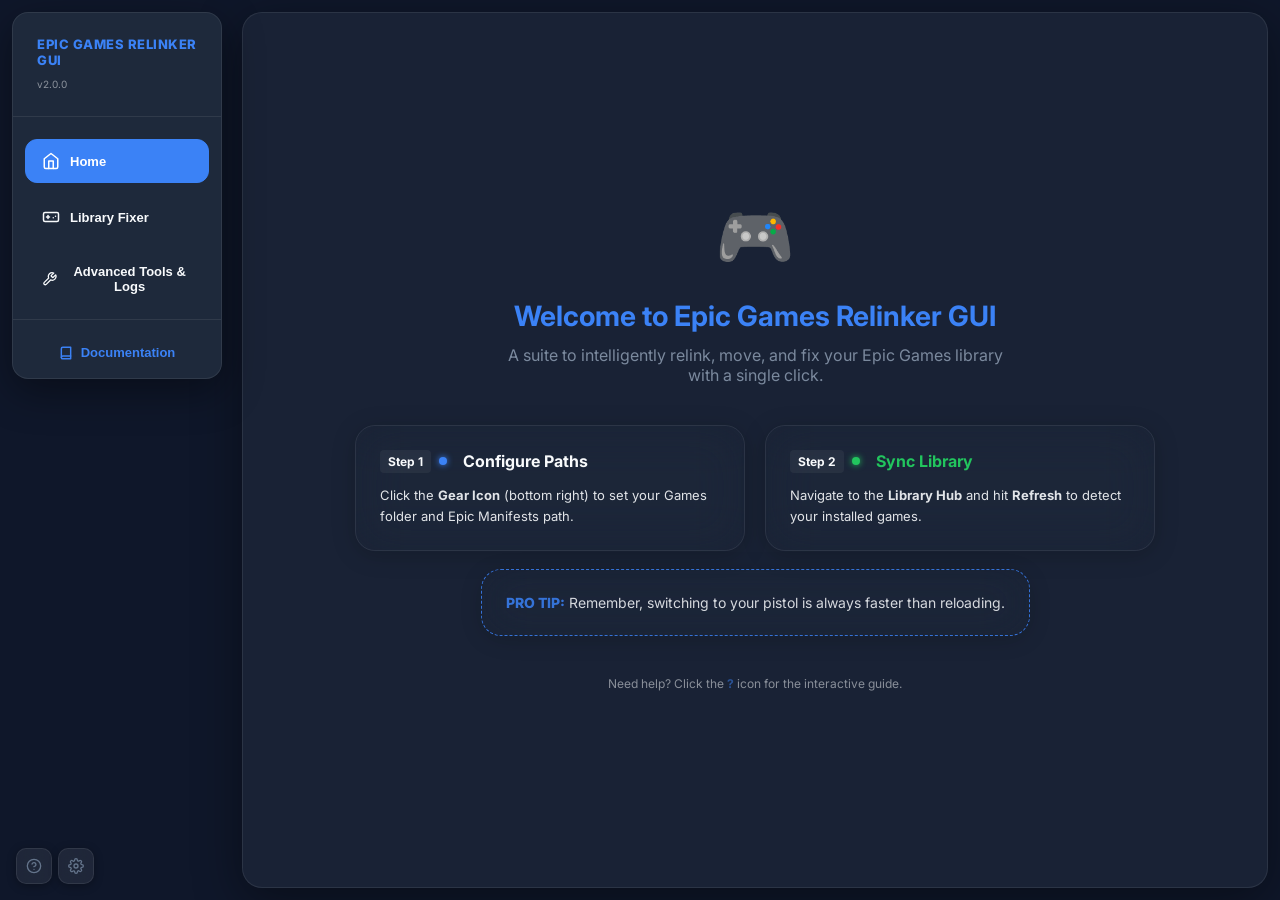
==== commit 53301666: "V2.0.0 Might actually be the final update So i discovered this .mancpn file that stores game data an" ====
--- a/src/web/index.html
+++ b/src/web/index.html
@@ -5,19 +5,44 @@
     <meta charset="UTF-8">
     <meta name="viewport" content="width=device-width, initial-scale=1.0">
     <title>Epic Games Relinker GUI</title>
-    <link rel="stylesheet" href="style.css">
+    <link rel="stylesheet" href="style.css?v=2.2.0">
     <link href="https://fonts.googleapis.com/css2?family=Inter:wght@400;500;600;700&display=swap" rel="stylesheet">
+    <style>
+        
+        [data-mode="light"] .btn, 
+        [data-mode="light"] button { 
+            color: #050a14 !important; 
+        }
+        [data-mode="light"] .btn-primary, 
+        [data-mode="light"] .btn-success, 
+        [data-mode="light"] .btn-danger,
+        [data-mode="light"] .bg-accent,
+        [data-mode="light"] .bg-success,
+        [data-mode="light"] .bg-danger,
+        [data-mode="light"] .bg-blue,
+        [data-mode="light"] .bg-green,
+        [data-mode="light"] .bg-purple,
+        [data-mode="light"] .bg-orange,
+        [data-mode="light"] .nav-btn.active {
+            color: #ffffff !important;
+        }
+        [data-mode="light"] .btn:disabled, 
+        [data-mode="light"] button:disabled {
+            color: #64748b !important;
+            background: rgba(0,0,0,0.06) !important;
+        }
+    </style>
 </head>
 
 <body>
     <div class="background-blob"></div>
     <div class="background-blob blob-2"></div>
 
-    <!-- ══ Settings Overlay Panel ══ -->
+    
     <div id="settingsOverlay" class="settings-overlay hidden" onclick="appCtrl.closeSettings(event)">
         <div class="settings-panel glass-card" id="settingsPanel">
 
-            <!-- Header -->
+            
             <div class="settings-header">
                 <div class="settings-title">
                     <span class="settings-icon">⚙</span>
@@ -28,7 +53,7 @@
 
             <div class="settings-body">
 
-                <!-- Paths Section -->
+                
                 <div class="settings-section">
                     <div class="settings-section-label">Paths</div>
 
@@ -51,39 +76,51 @@
                     <div class="path-row mt-2">
                         <label>Games Folder</label>
                         <div class="input-group">
-                            <input type="text" id="gamesPath" placeholder="Select your games folder..." readonly>
+                            <input type="text" id="gamesPath" placeholder="Select your games folder..." oninput="appCtrl.syncGamesPath('settings')">
                             <button onclick="appCtrl.browseGames()">Browse</button>
                         </div>
                     </div>
                 </div>
 
-                <!-- Appearance Section -->
+                
                 <div class="settings-section">
-                    <div class="settings-section-label">Appearance</div>
+                    <div class="settings-section-label">
+                        <span class="group-dot blue"></span>Appearance
+                    </div>
 
                     <div class="select-row">
-                        <label>Theme</label>
+                        <label>Theme Selection</label>
                         <div class="theme-selector">
                             <select id="themeSelect" onchange="appCtrl.applyTheme(this.value)">
-                                <option value="Dark Blue">Dark Blue</option>
-                                <option value="Midnight Purple">Midnight Purple</option>
-                                <option value="AMOLED Black">AMOLED Black</option>
-                                <option value="Hacker Green">Hacker Green</option>
-                                <option value="Slate Gray">Slate Gray</option>
-                                <option value="Crimson Dark">Crimson Dark</option>
-                                <option value="Ocean Teal">Ocean Teal</option>
-                                <option value="Warm Ember">Warm Ember</option>
-                                <option value="Arctic Light">Arctic Light</option>
-                                <option value="Sepia Warm">Sepia Warm</option>
+                                <option value="Dark Blue">Blue</option>
+                                <option value="Midnight Purple">Purple</option>
+                                <option value="Hacker Green">Green</option>
+                                <option value="Crimson Dark">Red</option>
+                                <option value="Ocean Teal">Teal</option>
+                                <option value="Warm Ember">Amber</option>
+                                <option value="Slate Gray">Gray</option>
+                                <option value="Cyber Rose">Rose</option>
+                                <option value="Nordic Frost">Frost</option>
+                                <option value="AMOLED Black">Black/White</option>
                             </select>
                             <div class="theme-preview" id="themePreview"></div>
                         </div>
                     </div>
-                </div>
-
-                <!-- Dev Tools -->
+
+                    <div class="toggle-row mt-2">
+                        <label class="toggle-switch">
+                            <input type="checkbox" id="displayModeToggle" onchange="appCtrl.onModeToggle()">
+                            <span class="toggle-slider"></span>
+                        </label>
+                        <span class="toggle-label">Light Mode</span>
+                    </div>
+                </div>
+
+                
                 <div class="settings-section">
-                    <div class="settings-section-label">Developer</div>
+                    <div class="settings-section-label">
+                        <span class="group-dot"></span>Developer
+                    </div>
                     <div class="toggle-row">
                         <label class="toggle-switch">
                             <input type="checkbox" id="debugMode" onchange="appCtrl.onDebugToggle()">
@@ -92,11 +129,16 @@
                         <span class="toggle-label">Debug Mode <span class="badge-warn">DEV</span></span>
                     </div>
                     <p class="settings-hint">Logs full Python tracebacks to the console on any error.</p>
-                </div>
-
-                <!-- Settings Management -->
+                    <button class="btn btn-full bg-border mt-2" onclick="window.pywebview.api.open_dev_tools()" style="font-size: 11px; padding: 6px;">
+                        Open Developer Console (Inspect)
+                    </button>
+                </div>
+
+                
                 <div class="settings-section">
-                    <div class="settings-section-label">Settings Management</div>
+                    <div class="settings-section-label">
+                        <span class="group-dot warn"></span>Settings Management
+                    </div>
                     <div class="settings-danger-row">
                         <button class="btn-settings-action btn-settings-restore" onclick="appCtrl.restoreSettings()" style="display:flex; align-items:center; gap:6px; justify-content:center;">
                             <svg width="14" height="14" viewBox="0 0 24 24" fill="none" stroke="currentColor" stroke-width="2" stroke-linecap="round" stroke-linejoin="round"><path d="M3 12a9 9 0 1 0 9-9 9.75 9.75 0 0 0-6.74 2.74L3 8"/><path d="M3 3v5h5"/></svg>
@@ -113,9 +155,11 @@
                     </p>
                 </div>
 
-                <!-- Credits -->
+                
                 <div class="settings-section credits-section">
-                    <div class="settings-section-label">Credits</div>
+                    <div class="settings-section-label">
+                        <span class="group-dot success"></span>Credits
+                    </div>
                     <div class="credits-card">
                         <div class="credit-row main-credit">
                             <div class="credit-avatar accent">S</div>
@@ -129,7 +173,7 @@
                             <div class="credit-avatar muted">S</div>
                             <div>
                                 <div class="credit-name">Super0Teah</div>
-                                <div class="credit-role">GUI Dev &amp; Fix, Link and Capture Features Dev</div>
+                                <div class="credit-role">GUI Dev &amp; Fix, Link, Capture, and Auto Fix Features Dev</div>
                             </div>
                         </div>
                         <div class="credit-row">
@@ -139,146 +183,189 @@
                                 <div class="credit-role">Contributor to Original Project</div>
                             </div>
                         </div>
-                        <div class="credits-footer">Epic Games Relinker GUI· v1.0.0</div>
-                    </div>
-                </div>
-
-            </div><!-- /settings-body -->
+                        <div class="credits-footer">Epic Games Relinker GUI · v2.0.0</div>
+                    </div>
+                </div>
+
+            </div>
         </div>
     </div>
 
-    <!-- ══ Main App ══ -->
-    <div id="app" class="app-root" style="display: flex; flex-direction: row; padding: 0;">
-
-        <!-- LEFT SIDEBAR -->
-        <div class="sidebar glass-card" style="width: 200px; display: flex; flex-direction: column; flex-shrink: 0; border-radius: 0; border-top: none; border-bottom: none; border-left: none; border-bottom-right-radius: 20px; height: max-content; padding-bottom: 20px; z-index: 10; border-bottom: 1px solid var(--border);">
-            
-            <div class="sidebar-header" style="padding: 20px 16px; border-bottom: 1px solid var(--border); text-align: center;">
-                <h1 class="app-title" style="font-size: 14px; letter-spacing: 1px; margin: 0;">Epic Games Relinker GUI</h1>
-                <span class="app-version" style="font-size: 11px;">v1.3.0</span>
-            </div>
-
-                <div class="sidebar-nav" style="padding: 20px 12px 10px 12px; display: flex; flex-direction: column; gap: 8px;">
-                    <button class="nav-btn active" onclick="appCtrl.switchNav('home')" id="nav-home" style="padding: 12px 16px; display: flex; gap: 10px; align-items: center; justify-content: center; border-radius: var(--radius-btn); background: rgba(255,255,255,0.1); color: white; border: none; cursor: pointer; width: 100%;">
+    
+    <div id="app" class="app-root">
+
+        
+        <div class="sidebar">
+            
+            <div class="sidebar-header">
+                <h1 class="app-title">Epic Games Relinker GUI</h1>
+                <span class="app-version">v2.0.0</span>
+            </div>
+
+                <div class="sidebar-nav">
+                    <button class="nav-btn active" onclick="appCtrl.switchNav('home')" id="nav-home">
                         <svg width="18" height="18" viewBox="0 0 24 24" fill="none" stroke="currentColor" stroke-width="2" stroke-linecap="round" stroke-linejoin="round"><path d="M3 9l9-7 9 7v11a2 2 0 0 1-2 2H5a2 2 0 0 1-2-2z"></path><polyline points="9 22 9 12 15 12 15 22"></polyline></svg>
                         Home
                     </button>
-                    <button class="nav-btn" onclick="appCtrl.switchNav('tools')" id="nav-tools" style="padding: 12px 16px; display: flex; gap: 10px; align-items: center; justify-content: center; border-radius: var(--radius-btn); background: transparent; color: var(--muted); border: none; cursor: pointer; width: 100%;">
+                    <button class="nav-btn" onclick="appCtrl.switchNav('library')" id="nav-library">
+                        <svg width="18" height="18" viewBox="0 0 24 24" fill="none" stroke="currentColor" stroke-width="2" stroke-linecap="round" stroke-linejoin="round"><rect x="2" y="6" width="20" height="12" rx="2" ry="2"></rect><path d="M6 12h4"></path><path d="M8 10v4"></path><path d="M15 13h.01"></path><path d="M18 11h.01"></path></svg>
+                        Library Fixer
+                    </button>
+                    <button class="nav-btn" onclick="appCtrl.switchNav('tools')" id="nav-tools">
                         <svg width="18" height="18" viewBox="0 0 24 24" fill="none" stroke="currentColor" stroke-width="2" stroke-linecap="round" stroke-linejoin="round"><path d="M14.7 6.3a1 1 0 0 0 0 1.4l1.6 1.6a1 1 0 0 0 1.4 0l3.77-3.77a6 6 0 0 1-7.94 7.94l-6.91 6.91a2.12 2.12 0 0 1-3-3l6.91-6.91a6 6 0 0 1 7.94-7.94l-3.76 3.76z"></path></svg>
-                        Tools &amp; Logs
+                        Advanced Tools & Logs
                     </button>
-                    <button class="nav-btn" onclick="appCtrl.switchNav('library')" id="nav-library" style="padding: 12px 16px; display: flex; gap: 10px; align-items: center; justify-content: center; border-radius: var(--radius-btn); background: transparent; color: var(--muted); border: none; cursor: pointer; width: 100%;">
-                        <svg width="18" height="18" viewBox="0 0 24 24" fill="none" stroke="currentColor" stroke-width="2" stroke-linecap="round" stroke-linejoin="round"><rect x="2" y="6" width="20" height="12" rx="2" ry="2"></rect><path d="M6 12h4"></path><path d="M8 10v4"></path><path d="M15 13h.01"></path><path d="M18 11h.01"></path></svg>
-                        Games Library
-                    </button>
-                </div>
-            </div>
-
-            <!-- MAIN CONTENT AREA -->
-            <div class="main-content" style="flex: 1; display: flex; flex-direction: column; min-width: 0;">
-
-                <div style="flex: 1; display: flex; flex-direction: column; min-width: 0; padding: 16px 20px 20px 20px; overflow-y: auto;">
-                
-                <!-- HOME VIEW -->
-                <div id="homeView" class="app-view" style="display: flex; flex-direction: column; flex: 1; min-height: 0;">
-                    <div class="glass-card p-3 mb-3" style="flex: 1; display: flex; flex-direction: column; overflow-y: auto; padding: 20px;">
-                        <h2 style="color: var(--accent); margin-top: 0; margin-bottom: 20px;">Home / README</h2>
-                        <div id="readmeContent" style="white-space: pre-wrap; font-family: 'Consolas', monospace; font-size: 13px; color: var(--text); padding-right: 10px;">
-                            Loading...
-                        </div>
-                    </div>
-                </div>
-
-                <!-- TOOLS VIEW -->
-                <div id="toolsView" class="app-view hidden" style="display: flex; flex: 1; gap: 20px; min-height: 0; justify-content: flex-start; position: relative;">
-                
-                <!-- Actions Column -->
-                <div class="actions-column" style="width: 320px; flex-shrink: 0;">
-
-                <!-- Group 1: Relinking & Moving -->
+                </div>
+
+                <div class="sidebar-footer">
+                    <button class="nav-btn-alt" onclick="appCtrl.openReadme()">
+                    <svg width="14" height="14" viewBox="0 0 24 24" fill="none" stroke="currentColor" stroke-width="2.5" stroke-linecap="round" stroke-linejoin="round"><path d="M4 19.5A2.5 2.5 0 0 1 6.5 17H20"></path><path d="M6.5 2H20v20H6.5A2.5 2.5 0 0 1 4 19.5v-15A2.5 2.5 0 0 1 6.5 2z"></path></svg>
+                    Documentation
+                </button>
+                </div>
+            </div>
+
+            
+            <div class="main-content">
+
+                <div class="main-viewport">
+                
+                <div id="homeView" class="app-view">
+                    <div class="welcome-card">
+                        
+                        <div class="welcome-icon">🎮</div>
+                        <h1 class="welcome-title">Welcome to Epic Games Relinker GUI</h1>
+                        <p class="welcome-subtitle">
+                            A suite to intelligently relink, move, and fix your 
+                            Epic Games library with a single click.
+                        </p>
+
+                        <div class="quick-start-grid">
+                            
+                            <div class="glass-card start-step">
+                                <div class="step-label blue">
+                                    <span class="step-badge">Step 1</span>
+                                    <span class="group-dot blue"></span>Configure Paths
+                                </div>
+                                <p class="step-desc">
+                                    Click the <b>Gear Icon</b> (bottom right) to set your Games folder and Epic Manifests path.
+                                </p>
+                            </div>
+
+                            <div class="glass-card start-step">
+                                <div class="step-label success">
+                                    <span class="step-badge">Step 2</span>
+                                    <span class="group-dot success"></span>Sync Library
+                                </div>
+                                <p class="step-desc">
+                                    Navigate to the <b>Library Hub</b> and hit <b>Refresh</b> to detect your installed games.
+                                </p>
+                            </div>
+
+                        </div>
+
+                        <div class="glass-card mt-3" style="padding: 24px; border: 1px dashed var(--accent); opacity: 0.85;">
+                            <p style="font-size: 14px; margin: 0; color: var(--text);">
+                                <span style="color: var(--accent); font-weight: 800;">PRO TIP:</span> 
+                                Remember, switching to your pistol is always faster than reloading.
+                            </p>
+                        </div>
+
+                        <div style="margin-top: 40px; font-size: 12px; opacity: 0.5;">
+                            Need help? Click the <b style="cursor:help; color:var(--accent);" onclick="appCtrl.openHelp()">?</b> icon for the interactive guide.
+                        </div>
+
+                    </div>
+                </div>
+
+                
+                <div id="toolsView" class="app-view flex-row gap-3 hidden">
+                
+                
+                <div class="actions-column">
+
+                
                 <div class="action-group glass-card" id="group-relink">
                     <div class="action-group-header" onclick="appCtrl.toggleGroup('group-relink')">
                         <div class="group-title">
                             <span class="group-dot accent"></span>
-                            Relinking &amp; Moving
+                            Bulk Utilities
                         </div>
                         <span class="group-chevron collapsed" id="chevron-group-relink">▾</span>
                     </div>
-                    <div class="action-group-body collapsed" id="body-group-relink">
+                    <div class="action-group-body collapsed" id="body-group-relink" onclick="event.stopPropagation()">
                         <div class="btn-grid">
-                            <button class="btn bg-accent" onclick="appCtrl.runAction('relink')" style="display:flex; align-items:center; justify-content:center; gap:6px;">
+                            <button class="btn bg-accent flex-center gap-2" onclick="appCtrl.runAction('relink')">
                                 <svg width="14" height="14" viewBox="0 0 24 24" fill="none" stroke="currentColor" stroke-width="2" stroke-linecap="round" stroke-linejoin="round"><path d="M21.5 2v6h-6M21.34 15.57a10 10 0 1 1-.59-8.4l5.67-5.67"/></svg>
-                                Relink Games
+                                Relink All
                             </button>
-                            <button class="btn bg-accent2" onclick="appCtrl.runAction('move')" style="display:flex; align-items:center; justify-content:center; gap:6px;">
+                            <button class="btn bg-accent2 flex-center gap-2" onclick="appCtrl.runAction('move')">
                                 <svg width="14" height="14" viewBox="0 0 24 24" fill="none" stroke="currentColor" stroke-width="2" stroke-linecap="round" stroke-linejoin="round"><path d="M5 12h14M12 5l7 7-7 7"/></svg>
                                 Move Games
                             </button>
                         </div>
-                        <button class="btn btn-full bg-blue mt-2" onclick="appCtrl.runAction('move_pc')" style="display:flex; align-items:center; justify-content:center; gap:6px;">
-                            <svg width="14" height="14" viewBox="0 0 24 24" fill="none" stroke="currentColor" stroke-width="2" stroke-linecap="round" stroke-linejoin="round"><path d="M17 3l4 4-4 4M7 21l-4-4 4-4M3 17h18M21 7H3"/></svg>
-                            Move Between PCs
-                        </button>
-                    </div>
-                </div>
-
-                <!-- Group 2: Capture, Link & Fix -->
+                    </div>
+                </div>
+
+                
+                <div class="action-group glass-card" id="group-manifest">
+                    <div class="action-group-header" onclick="appCtrl.toggleGroup('group-manifest')">
+                        <div class="group-title">
+                            <span class="group-dot warn"></span>
+                            Maintenance
+                        </div>
+                        <span class="group-chevron collapsed" id="chevron-group-manifest">▾</span>
+                    </div>
+                    <div class="action-group-body collapsed" id="body-group-manifest" onclick="event.stopPropagation()">
+                        <div class="btn-grid">
+                            <button class="btn bg-amber flex-center gap-2" onclick="appCtrl.openManifestCleanup()">
+                                <svg width="14" height="14" viewBox="0 0 24 24" fill="none" stroke="currentColor" stroke-width="2" stroke-linecap="round" stroke-linejoin="round"><path d="M3 6h18M8 6V4h8v2M19 6l-1 14H6L5 6"/></svg>
+                                Cleanup
+                            </button>
+                            <button class="btn bg-blue flex-center gap-2" onclick="appCtrl.openManifestValidator()">
+                                <svg width="14" height="14" viewBox="0 0 24 24" fill="none" stroke="currentColor" stroke-width="2" stroke-linecap="round" stroke-linejoin="round"><path d="M9 11l3 3L22 4"/><path d="M21 12v7a2 2 0 0 1-2 2H5a2 2 0 0 1-2-2V5a2 2 0 0 1 2-2h11"/></svg>
+                                Validator
+                            </button>
+                        </div>
+                    </div>
+                </div>
+
+                
                 <div class="action-group glass-card" id="group-capture">
                     <div class="action-group-header" onclick="appCtrl.toggleGroup('group-capture')">
                         <div class="group-title">
                             <span class="group-dot success"></span>
-                            Capture, Link &amp; Fix
+                            Advanced Support
                         </div>
                         <span class="group-chevron collapsed" id="chevron-group-capture">▾</span>
                     </div>
-                    <div class="action-group-body collapsed" id="body-group-capture">
+                    <div class="action-group-body collapsed" id="body-group-capture" onclick="event.stopPropagation()">
                         <div class="btn-grid">
-                            <button class="btn bg-success" onclick="appCtrl.runAction('capture')" style="display:flex; align-items:center; justify-content:center; gap:6px;">
+                            <button class="btn bg-success flex-center gap-2" onclick="appCtrl.runAction('capture')">
                                 <svg width="14" height="14" viewBox="0 0 24 24" fill="none" stroke="currentColor" stroke-width="2" stroke-linecap="round" stroke-linejoin="round"><circle cx="12" cy="12" r="10"/><circle cx="12" cy="12" r="3"/></svg>
                                 Capture
                             </button>
-                            <button class="btn bg-purple" onclick="appCtrl.runAction('link')" style="display:flex; align-items:center; justify-content:center; gap:6px;">
+                            <button class="btn bg-purple flex-center gap-2" onclick="appCtrl.runAction('link')">
                                 <svg width="14" height="14" viewBox="0 0 24 24" fill="none" stroke="currentColor" stroke-width="2" stroke-linecap="round" stroke-linejoin="round"><path d="M10 13a5 5 0 0 0 7.54.54l3-3a5 5 0 0 0-7.07-7.07l-1.72 1.71"/><path d="M14 11a5 5 0 0 0-7.54-.54l-3 3a5 5 0 0 0 7.07 7.07l1.71-1.71"/></svg>
-                                Link
+                                Manual Link
                             </button>
                         </div>
-                        <button class="btn btn-full bg-amber mt-2" onclick="appCtrl.runAction('fix')" style="display:flex; align-items:center; justify-content:center; gap:6px;">
+                        <button class="btn btn-full bg-amber mt-2 flex-center gap-2" onclick="appCtrl.runAction('fix')">
                             <svg width="14" height="14" viewBox="0 0 24 24" fill="none" stroke="currentColor" stroke-width="2" stroke-linecap="round" stroke-linejoin="round"><path d="M14.7 6.3a1 1 0 0 0 0 1.4l1.6 1.6a1 1 0 0 0 1.4 0l3.77-3.77a6 6 0 0 1-7.94 7.94l-6.91 6.91a2.12 2.12 0 0 1-3-3l6.91-6.91a6 6 0 0 1 7.94-7.94l-3.76 3.76z"/></svg>
-                            Fix Manifest Link
+                            Advanced Manual Fix
                         </button>
-                        <button class="btn btn-full bg-orange mt-1" onclick="appCtrl.runAction('fix_dlc')" style="display:flex; align-items:center; justify-content:center; gap:6px;">
-                            <svg width="14" height="14" viewBox="0 0 24 24" fill="none" stroke="currentColor" stroke-width="2" stroke-linecap="round" stroke-linejoin="round"><path d="M14.7 6.3a1 1 0 0 0 0 1.4l1.6 1.6a1 1 0 0 0 1.4 0l3.77-3.77a6 6 0 0 1-7.94 7.94l-6.91 6.91a2.12 2.12 0 0 1-3-3l6.91-6.91a6 6 0 0 1 7.94-7.94l-3.76 3.76z"/></svg>
-                            Fix DLC Link
+                        <button class="btn btn-full bg-blue mt-1 flex-center gap-2" onclick="appCtrl.runAction('move_pc')">
+                            <svg width="14" height="14" viewBox="0 0 24 24" fill="none" stroke="currentColor" stroke-width="2" stroke-linecap="round" stroke-linejoin="round"><path d="M17 3l4 4-4 4M7 21l-4-4 4-4M3 17h18M21 7H3"/></svg>
+                            Move Between PCs
                         </button>
                     </div>
                 </div>
 
-                <!-- Group 3: Manifest Tools (#14) -->
-                <div class="action-group glass-card" id="group-manifest">
-                    <div class="action-group-header" onclick="appCtrl.toggleGroup('group-manifest')">
-                        <div class="group-title">
-                            <span class="group-dot warn"></span>
-                            Manifest Tools
-                        </div>
-                        <span class="group-chevron collapsed" id="chevron-group-manifest">▾</span>
-                    </div>
-                    <div class="action-group-body collapsed" id="body-group-manifest">
-                        <button class="btn btn-full bg-amber" onclick="appCtrl.openManifestCleanup()" style="display:flex; align-items:center; justify-content:center; gap:6px;">
-                            <svg width="14" height="14" viewBox="0 0 24 24" fill="none" stroke="currentColor" stroke-width="2" stroke-linecap="round" stroke-linejoin="round"><path d="M3 6h18M8 6V4h8v2M19 6l-1 14H6L5 6"/></svg>
-                            Manifest Cleanup
-                        </button>
-                        <button class="btn btn-full bg-blue mt-1" onclick="appCtrl.openManifestValidator()" style="display:flex; align-items:center; justify-content:center; gap:6px;">
-                            <svg width="14" height="14" viewBox="0 0 24 24" fill="none" stroke="currentColor" stroke-width="2" stroke-linecap="round" stroke-linejoin="round"><path d="M9 11l3 3L22 4"/><path d="M21 12v7a2 2 0 0 1-2 2H5a2 2 0 0 1-2-2V5a2 2 0 0 1 2-2h11"/></svg>
-                            Manifest Validator
-                        </button>
-                    </div>
-                </div>
-
-            </div><!-- /actions-column -->
-
-            <!-- Log Panel (Side-by-Side) -->
-            <div class="glass-card terminal" id="terminalPanel" style="flex: 1; display: flex; flex-direction: column; min-width: 0;">
-                <div class="terminal-header" style="cursor: default;">
+            </div>
+
+            
+            <div class="glass-card terminal" id="terminalPanel">
+                <div class="terminal-header">
                     <div class="terminal-title">
                         <div class="terminal-dot red"></div>
                         <div class="terminal-dot yellow"></div>
@@ -286,7 +373,7 @@
                         <span>Output Log</span>
                         <span class="terminal-line-count" id="terminalLineCount"></span>
                     </div>
-                    <div class="terminal-header-right" style="gap: 6px;">
+                    <div class="terminal-header-right">
                         <button class="btn-small" onclick="appCtrl.copyLog()">Copy</button>
                         <button class="btn-small" onclick="appCtrl.saveLog()">Save</button>
                         <button class="btn-small" onclick="appCtrl.openLogFolder()">Folder</button>
@@ -299,29 +386,29 @@
                         <span class="log-text">Ready. Select an action from the left.</span>
                     </div>
                 </div>
-            </div><!-- /terminal -->
-
-            <!-- Easter egg now in sidebar footer panel -->
-
-                </div><!-- /toolsView -->
-
-                <!-- Library Hub View -->
-        <div id="libraryView" class="app-view hidden" style="flex: 1; display: flex; flex-direction: column; min-height: 0;">
-            <div class="glass-card p-3 mb-3 d-flex" style="justify-content: space-between; align-items: center; padding: 15px;">
-                <h3 style="margin: 0; color: var(--text)">Games Library</h3>
-                <div style="display: flex; gap: 10px;">
-                    <button class="btn bg-accent" onclick="appCtrl.refreshLibrary()" style="font-size: 0.9em; padding: 8px 14px; font-weight: 600; border-radius: 6px; box-shadow: 0 2px 8px rgba(0,0,0,0.2); display:flex; align-items:center; gap:6px;">
+            </div>
+
+            
+
+                </div>
+
+                
+        <div id="libraryView" class="app-view hidden">
+            <div class="library-header-bar">
+                <h3>Library Fixer</h3>
+                <div class="header-actions">
+                    <button class="btn bg-accent" onclick="appCtrl.refreshLibrary()">
                         <svg width="16" height="16" viewBox="0 0 24 24" fill="none" stroke="currentColor" stroke-width="2" stroke-linecap="round" stroke-linejoin="round"><path d="M21.5 2v6h-6M21.34 15.57a10 10 0 1 1-.59-8.4l5.67-5.67"/></svg>
                         Refresh Library
                     </button>
-                    <button class="btn bg-orange" onclick="appCtrl.restartLauncher()" style="font-size: 0.9em; padding: 8px 14px; font-weight: 600; border-radius: 6px; box-shadow: 0 2px 8px rgba(0,0,0,0.2); display:flex; align-items:center; gap:6px;">
+                    <button class="btn bg-orange" onclick="appCtrl.restartLauncher()">
                         <svg width="16" height="16" viewBox="0 0 24 24" fill="none" stroke="currentColor" stroke-width="2" stroke-linecap="round" stroke-linejoin="round"><path d="M18.36 6.64a9 9 0 1 1-12.73 0"></path><line x1="12" y1="2" x2="12" y2="12"></line></svg>
                         Restart Launcher
                     </button>
                 </div>
             </div>
             
-            <div class="glass-card" style="flex-grow: 1; overflow-y: auto; padding: 15px;">
+            <div class="glass-card library-container">
                 
                 <div class="action-group" id="lib-group-main">
                     <div class="action-group-header" onclick="appCtrl.toggleGroup('lib-group-main')">
@@ -333,16 +420,16 @@
                         <span class="group-chevron collapsed" id="chevron-lib-group-main">▾</span>
                     </div>
                     <div class="action-group-body collapsed" id="body-lib-group-main">
-                        <div id="libraryGrid" class="library-grid" style="margin-bottom: 20px;">
-                            <!-- Game items will be injected here -->
-                            <div class="text-center muted" style="padding: 40px;">
+                        <div id="libraryGrid" class="library-grid">
+                            
+                            <div class="library-empty-notice">
                                 Configure your paths in Settings and click Refresh to view your library.
                             </div>
                         </div>
                     </div>
                 </div>
 
-                <div class="action-group hidden" id="dlcSection" style="margin-top: 15px;">
+                <div class="action-group hidden" id="dlcSection">
                     <div class="action-group-header" onclick="appCtrl.toggleGroup('lib-group-dlc')">
                         <div class="group-title">
                             <span class="group-dot purple"></span>
@@ -353,16 +440,16 @@
                     </div>
                     <div class="action-group-body collapsed" id="body-lib-group-dlc">
                         <div id="dlcGrid" class="library-grid">
-                            <!-- DLC items will be injected here -->
-                        </div>
-                    </div>
-                </div>
-
-                <!-- Pending Manifests section -->
+                            
+                        </div>
+                    </div>
+                </div>
+
+                
                 <div class="action-group hidden" id="pendingSection" style="margin-top: 15px;">
                     <div class="action-group-header" onclick="appCtrl.toggleGroup('lib-group-pending')">
                         <div class="group-title">
-                            <span class="group-dot" style="background: #c084fc;"></span>
+                            <span class="group-dot purple"></span>
                             Pending Manifests
                             <span id="pendingSectionCount" class="lib-section-count"></span>
                         </div>
@@ -374,38 +461,55 @@
                             cancelled downloads or interrupted installs. Use <b>Manifest Cleanup → Duplicate Pending</b> to remove duplicates.
                         </p>
                         <div id="pendingGrid" class="library-grid" style="margin-top: 10px;">
-                            <!-- Pending items injected here -->
-                        </div>
-                    </div>
-                </div>
-
-            </div>
-                </div><!-- /libraryView -->
-
-                </div><!-- /inner content wrapper -->
-                </div><!-- /main-content -->
-    </div><!-- /app -->
-
-
-    <!-- ══════════════════════════════════════
-         MODALS
-    ══════════════════════════════════════ -->
-    <div id="modalOverlay" class="modal-overlay hidden">
-
-        <!-- Capture Modal -->
-        <div id="captureModal" class="modal-content glass-card hidden">
-            <h3 id="captureModalTitle" style="color:var(--success)">Capture Missing Manifests</h3>
+                            
+                        </div>
+                    </div>
+                </div>
+
+            </div>
+                </div>
+
+                </div>
+                </div>
+    </div>
+
+
+    
+    <div id="modalOverlay" class="modal-overlay hidden" onclick="appCtrl.closeModals(event)">
+
+        
+        <div id="captureModal" class="modal-content glass-card hidden" onclick="event.stopPropagation()">
+            <h3 id="captureModalTitle" class="success-text">Capture Missing Manifests</h3>
             <p id="captureModalMsg" class="subtitle text-center"></p>
             <p class="warning-text">Note: "Install failed" messages in the Epic Launcher are normal — ignore them.</p>
-            <div class="modal-actions mt-3" style="justify-content: center; gap: 10px;">
+            <div class="modal-actions mt-3 flex-center gap-3">
                 <button class="btn bg-success" onclick="appCtrl.confirmCapture('ok')">✓ Done</button>
                 <button class="btn bg-border" onclick="appCtrl.confirmCapture('skip')">Skip</button>
                 <button class="btn bg-danger" onclick="appCtrl.confirmCapture('abort')">✕ Abort All</button>
             </div>
         </div>
 
-        <!-- Move Modal -->
-        <div id="moveModal" class="modal-content glass-card hidden">
+        
+        <div id="readmeModal" class="modal-content glass-card readme-modal hidden" onclick="event.stopPropagation()">
+            <div class="modal-header-bar">
+                <div class="modal-header-left">
+                    <div class="modal-header-icon">
+                        <svg width="18" height="18" viewBox="0 0 24 24" fill="none" stroke="currentColor" stroke-width="2" stroke-linecap="round" stroke-linejoin="round"><path d="M2 3h6a4 4 0 0 1 4 4v14a3 3 0 0 0-3-3H2z"/><path d="M22 3h-6a4 4 0 0 0-4 4v14a3 3 0 0 1 3-3h7z"/></svg>
+                    </div>
+                    <div>
+                        <h3 class="modal-header-title">Project Documentation</h3>
+                        <p class="modal-header-subtitle">README.md • System Guide</p>
+                    </div>
+                </div>
+                <button class="btn bg-border" onclick="appCtrl.closeReadme()" style="height: 32px; font-size: 12px; padding: 0 12px;">Close</button>
+            </div>
+            <div class="readme-body">
+                <div id="readmeContent" class="readme-text">
+                    Loading documentation...
+                </div>
+            </div>
+        </div>
+        <div id="moveModal" class="modal-content glass-card hidden" onclick="event.stopPropagation()">
             <h3 style="color:var(--blue)">→ Move Games</h3>
             <p class="subtitle">Select games to move:</p>
             <div class="list-container" id="moveGameList"></div>
@@ -420,8 +524,8 @@
             </div>
         </div>
 
-        <!-- Link Modal -->
-        <div id="linkModal" class="modal-content glass-card hidden">
+        
+        <div id="linkModal" class="modal-content glass-card hidden" onclick="event.stopPropagation()">
             <h3 id="linkModalTitle" style="color:var(--purple)">⬡ Link Pending Manifest</h3>
             <div class="info-box" id="linkModalInfo"></div>
             <p class="warning-text">⚠ Linking to the wrong folder will corrupt the launcher entry. Abort if unsure.</p>
@@ -435,8 +539,8 @@
             </div>
         </div>
 
-        <!-- Fix Modal -->
-        <div id="fixModal" class="modal-content glass-card large hidden">
+        
+        <div id="fixModal" class="modal-content glass-card large hidden" onclick="event.stopPropagation()">
             <h3 id="fixModalTitle" class="text-amber">✦ Fix Manifest Link</h3>
             <p id="fixModalSubtitle" class="subtitle text-center"></p>
             <div class="split-pane">
@@ -456,14 +560,14 @@
             </div>
         </div>
 
-    </div><!-- /modalOverlay -->
-
-    <!-- ══ Manifest Cleanup Modal ══ -->
+    </div>
+
+    
     <div id="manifestCleanupOverlay" class="modal-overlay hidden" onclick="appCtrl.closeManifestCleanup(event)">
         <div class="modal-content glass-card manifest-modal" id="manifestCleanupModal">
             <h3 class="text-amber">🧹 Manifest Cleanup</h3>
 
-            <!-- ⚠ Warning banner -->
+            
             <div class="cleanup-warning-banner">
                 <span class="cleanup-warning-icon">⚠</span>
                 <div>
@@ -473,7 +577,7 @@
                 </div>
             </div>
 
-            <!-- Tab switcher -->
+            
             <div class="cleanup-tabs">
                 <button class="cleanup-tab active" id="cleanupTabOrphans" onclick="appCtrl.cleanupSwitchTab('orphans')">
                     Orphaned Manifests <span class="cleanup-tab-count" id="cleanupCountOrphans"></span>
@@ -483,7 +587,7 @@
                 </button>
             </div>
 
-            <!-- Orphaned tab pane -->
+            
             <div id="cleanupPaneOrphans" class="cleanup-pane">
                 <p class="cleanup-pane-desc muted">
                     These <b>.item</b> files point to game folders that no longer exist on disk — ghost entries that cause the launcher to show games it cannot find.
@@ -493,7 +597,7 @@
                 </div>
             </div>
 
-            <!-- Pending duplicates tab pane -->
+            
             <div id="cleanupPanePending" class="cleanup-pane hidden">
                 <p class="cleanup-pane-desc muted">
                     These <b>.item</b> files are in the <code>Pending\</code> subfolder but the same game already has a manifest in the main folder. They are leftover from cancelled downloads and can be safely deleted.
@@ -512,7 +616,7 @@
         </div>
     </div>
 
-    <!-- ══ Manifest Validator Modal ══ -->
+    
     <div id="manifestValidatorOverlay" class="modal-overlay hidden" onclick="appCtrl.closeManifestValidator(event)">
         <div class="modal-content glass-card manifest-modal" id="manifestValidatorModal">
             <h3 style="color: var(--blue);">✔ Manifest Validator</h3>
@@ -528,169 +632,103 @@
         </div>
     </div>
 
-    <!-- ══ Help / Guide Overlay ══ -->
-    <div id="helpOverlay" class="modal-overlay hidden" onclick="appCtrl.closeHelp(event)">
-        <div class="modal-content glass-card" id="helpPanel" style="width: 520px; max-width: 90vw; max-height: 80vh; padding: 0; display: flex; flex-direction: column;">
-            
-            <div class="settings-header" style="padding: 16px 20px; border-bottom: 1px solid var(--border); flex-shrink: 0; display: flex; justify-content: space-between; align-items: center;">
-                <div class="settings-title" style="display: flex; align-items: center; gap: 8px; font-size: 15px; font-weight: 700; color: var(--text);">
-                    <span class="settings-icon" style="color: var(--accent); font-size: 16px;">?</span>
+    
+    <div id="helpOverlay" class="help-overlay hidden" onclick="appCtrl.closeHelp(event)">
+        <div class="help-content glass-card" id="helpPanel" onclick="event.stopPropagation()">
+            
+            <div class="settings-header">
+                <div class="settings-title">
+                    <span class="settings-icon">?</span>
                     <span>How to Use</span>
                 </div>
-                <button class="settings-close-btn" onclick="appCtrl.closeHelp()" style="background: rgba(255,255,255,0.06); border: 1px solid var(--border); color: var(--muted); border-radius: 50%; width: 28px; height: 28px; cursor: pointer; display: flex; align-items: center; justify-content: center; font-size: 12px;">✕</button>
-            </div>
-
-            <div class="settings-body" style="padding: 16px; overflow-y: auto; flex: 1; min-height: 0;">
-                
-                <div class="action-group" id="help-relink" style="margin-bottom: 10px;">
+                <button class="settings-close-btn" onclick="appCtrl.closeHelp()">✕</button>
+            </div>
+
+            <div class="settings-body">
+                
+                
+                <div class="action-group" id="help-relink">
                     <div class="action-group-header" onclick="appCtrl.toggleGroup('help-relink')">
-                        <div class="group-title"><span class="group-dot blue"></span>Relink Games</div>
+                        <div class="group-title"><span class="group-dot blue"></span>Relink & Move</div>
                         <span class="group-chevron collapsed" id="chevron-help-relink">▾</span>
                     </div>
                     <div class="action-group-body collapsed" id="body-help-relink">
-                        <ol style="color: var(--muted); margin: 0; padding-left: 20px; padding-top: 8px;">
-                            <li style="margin-bottom: 4px;">Close Epic Launcher.</li>
-                            <li style="margin-bottom: 4px;">Ensure the <b>Games Folder</b> in Settings points to your library's new drive letter.</li>
-                            <li>Click <b>Start Relink</b>. The tool will automatically batch-update all manifests to match the current folder.</li>
+                        <p>Relink All</p>
+                        <ol>
+                            <li>Point <b>Games Folder</b> to your new library location.</li>
+                            <li>Click <b>Relink All</b> to batch-patch all manifests at once.</li>
                         </ol>
-                    </div>
-                </div>
-
-                <div class="action-group" id="help-move" style="margin-bottom: 10px;">
-                    <div class="action-group-header" onclick="appCtrl.toggleGroup('help-move')">
-                        <div class="group-title"><span class="group-dot blue"></span>Move Games</div>
-                        <span class="group-chevron collapsed" id="chevron-help-move">▾</span>
-                    </div>
-                    <div class="action-group-body collapsed" id="body-help-move">
-                        <ol style="color: var(--muted); margin: 0; padding-left: 20px; padding-top: 8px;">
-                            <li style="margin-bottom: 4px;">Close Epic Launcher entirely.</li>
-                            <li style="margin-bottom: 4px;">Select the games you want to move from the 'Move Games' list.</li>
-                            <li>Click 'Browse' to choose a destination, then click <b>Move</b>. The tool will move the files and patch the manifests for you.</li>
+                        <p>Move Games</p>
+                        <ol>
+                            <li>Select games, choose a destination, and click <b>Move</b>. The tool handles the file transfer and manifest patching.</li>
                         </ol>
                     </div>
                 </div>
 
-                <div class="action-group" id="help-pc" style="margin-bottom: 10px;">
-                    <div class="action-group-header" onclick="appCtrl.toggleGroup('help-pc')">
-                        <div class="group-title"><span class="group-dot accent"></span>Move Between PCs</div>
-                        <span class="group-chevron collapsed" id="chevron-help-pc">▾</span>
-                    </div>
-                    <div class="action-group-body collapsed" id="body-help-pc">
-                        <ol style="color: var(--muted); margin: 0; padding-left: 20px; padding-top: 8px;">
-                            <li style="margin-bottom: 4px;">Run this tool on your old PC. It will automatically back up all manifests.</li>
-                            <li style="margin-bottom: 4px;">When prompted, unplug your game drive and connect it to the new PC.</li>
-                            <li>Run the app on the new PC and click <b>OK</b> to instantly restore all game paths.</li>
-                        </ol>
-                    </div>
-                </div>
-
-                <div class="action-group" id="help-capture" style="margin-bottom: 10px;">
-                    <div class="action-group-header" onclick="appCtrl.toggleGroup('help-capture')">
-                        <div class="group-title"><span class="group-dot accent"></span>Capture</div>
-                        <span class="group-chevron collapsed" id="chevron-help-capture">▾</span>
-                    </div>
-                    <div class="action-group-body collapsed" id="body-help-capture">
-                        <ol style="color: var(--muted); margin: 0; padding-left: 20px; padding-top: 8px;">
-                            <li style="margin-bottom: 4px;">Click <b>Start Capture</b> to automatically scan for games missing a manifest.</li>
-                            <li style="margin-bottom: 4px;">For each game, the tool will prompt you to start a download in Epic and immediately cancel it.</li>
-                            <li>The tool will automatically intercept the newly generated `.item` file and save it.</li>
-                        </ol>
-                    </div>
-                </div>
-
-                <div class="action-group" id="help-link" style="margin-bottom: 10px;">
-                    <div class="action-group-header" onclick="appCtrl.toggleGroup('help-link')">
-                        <div class="group-title"><span class="group-dot purple"></span>Link</div>
-                        <span class="group-chevron collapsed" id="chevron-help-link">▾</span>
-                    </div>
-                    <div class="action-group-body collapsed" id="body-help-link">
-                        <ol style="color: var(--muted); margin: 0; padding-left: 20px; padding-top: 8px;">
-                            <li style="margin-bottom: 4px;">Close Epic Launcher entirely.</li>
-                            <li style="margin-bottom: 4px;">Click <b>Start Link</b> to find pending/intercepted manifests.</li>
-                            <li>Select the correct game folder for each manifest to permanently register it.</li>
-                        </ol>
-                    </div>
-                </div>
-
-                <div class="action-group" id="help-fix-games" style="margin-bottom: 10px;">
-                    <div class="action-group-header" onclick="appCtrl.toggleGroup('help-fix-games')">
-                        <div class="group-title"><span class="group-dot warn"></span>Fix Games (manifests)</div>
-                        <span class="group-chevron collapsed" id="chevron-help-fix-games">▾</span>
-                    </div>
-                    <div class="action-group-body collapsed" id="body-help-fix-games">
-                        <ol style="color: var(--muted); margin: 0; padding-left: 20px; padding-top: 8px;">
-                            <li style="margin-bottom: 4px;">Close Epic Launcher entirely.</li>
-                            <li style="margin-bottom: 4px;">Click <b>Start Fix</b> to load all active manifests.</li>
-                            <li>Select a broken game manifest, select its correct folder, and click <b>Fix Link</b>.</li>
-                        </ol>
-                    </div>
-                </div>
-
-                <div class="action-group" id="help-fix-dlcs" style="margin-bottom: 10px;">
-                    <div class="action-group-header" onclick="appCtrl.toggleGroup('help-fix-dlcs')">
-                        <div class="group-title"><span class="group-dot warn"></span>Fix DLCs (Manifests)</div>
-                        <span class="group-chevron collapsed" id="chevron-help-fix-dlcs">▾</span>
-                    </div>
-                    <div class="action-group-body collapsed" id="body-help-fix-dlcs">
-                        <ol style="color: var(--muted); margin: 0; padding-left: 20px; padding-top: 8px;">
-                            <li style="margin-bottom: 4px;">Close Epic Launcher entirely.</li>
-                            <li style="margin-bottom: 4px;">Click <b>Start Fix DLCs</b> to view all manifests.</li>
-                            <li>Select the DLC's broken manifest, select its <b>Base Game</b> folder, and click <b>Fix Link</b>.</li>
-                        </ol>
-                    </div>
-                </div>
-
-                <div class="action-group" id="help-library" style="margin-bottom: 10px;">
+                
+                <div class="action-group" id="help-library">
                     <div class="action-group-header" onclick="appCtrl.toggleGroup('help-library')">
                         <div class="group-title"><span class="group-dot success"></span>Library Hub</div>
                         <span class="group-chevron collapsed" id="chevron-help-library">▾</span>
                     </div>
                     <div class="action-group-body collapsed" id="body-help-library">
-                        <ol style="color: var(--muted); margin: 0; padding-left: 20px; padding-top: 8px;">
-                            <li style="margin-bottom: 4px;">Click <b>Refresh Library</b> to scan your installed games.</li>
-                            <li style="margin-bottom: 4px;">If a game shows a "Path Broken" status, use the Fix tools above.</li>
-                            <li>Click the <b>Play</b> button to launch a game directly from the app.</li>
+                        <ol>
+                            <li>Click <b>Refresh Library</b> to scan your installed games.</li>
+                            <li>If a game says <b>Unregistered</b>, click <b>Import</b> to sync it with Epic.</li>
+                            <li>Restart the Epic Launcher when prompted to see the changes.</li>
                         </ol>
                     </div>
                 </div>
 
-                <div class="action-group" id="help-manifest-tools" style="margin-bottom: 10px;">
+                
+                <div class="action-group" id="help-manifest-tools">
                     <div class="action-group-header" onclick="appCtrl.toggleGroup('help-manifest-tools')">
-                        <div class="group-title"><span class="group-dot warn"></span>Manifest Tools</div>
+                        <div class="group-title"><span class="group-dot warn"></span>Manifest Maintenance</div>
                         <span class="group-chevron collapsed" id="chevron-help-manifest-tools">▾</span>
                     </div>
                     <div class="action-group-body collapsed" id="body-help-manifest-tools">
-                        <p style="color: var(--muted); font-size: 11px; margin: 8px 0 4px; font-weight: 600;">🧹 Manifest Cleanup</p>
-                        <ol style="color: var(--muted); margin: 0; padding-left: 20px; padding-top: 4px;">
-                            <li style="margin-bottom: 4px;">Click <b>Manifest Cleanup</b> to scan for ghost/orphaned <code>.item</code> files.</li>
-                            <li style="margin-bottom: 4px;">Select the entries you want to remove and click <b>Delete Selected</b>.</li>
-                            <li>Restart the Epic Games Launcher to clear ghost games from the library.</li>
+                        <p>🧹 Manifest Cleanup</p>
+                        <ol>
+                            <li>Removes "ghost" game entries and duplicate download files.</li>
                         </ol>
-                        <p style="color: var(--muted); font-size: 11px; margin: 12px 0 4px; font-weight: 600;">✔ Manifest Validator</p>
-                        <ol style="color: var(--muted); margin: 0; padding-left: 20px; padding-top: 4px;">
-                            <li style="margin-bottom: 4px;">Click <b>Manifest Validator</b> to check all manifests for structural issues.</li>
-                            <li style="margin-bottom: 4px;">Warnings indicate broken paths; errors indicate corrupt/unreadable files.</li>
-                            <li>Use <b>Fix Manifest Link</b> to repair any broken path references.</li>
+                        <p>✔ Manifest Validator</p>
+                        <ol>
+                            <li>Checks all manifests for structural errors and broken path references.</li>
                         </ol>
                     </div>
                 </div>
 
+                
+                <div class="action-group" id="help-fix-games">
+                    <div class="action-group-header" onclick="appCtrl.toggleGroup('help-fix-games')">
+                        <div class="group-title"><span class="group-dot"></span>Advanced Tools</div>
+                        <span class="group-chevron collapsed" id="chevron-help-fix-games">▾</span>
+                    </div>
+                    <div class="action-group-body collapsed" id="body-help-fix-games">
+                        <p>Capture & Link</p>
+                        <ol>
+                            <li>Use these only if <b>Import</b> fails or if no <code>.mancpn</code> metadata exists.</li>
+                        </ol>
+                        <p>Fix Manifest Link</p>
+                        <ol>
+                            <li>Allows manual folder-to-manifest matching using the interactive picker.</li>
+                        </ol>
+                    </div>
+                </div>
             </div>
         </div>
     </div>
 
-    <!-- ══ Bottom-left Log Blob ══ -->
+    
     <div id="logBlob" style="position: fixed; bottom: 16px; left: 16px; z-index: 999; display: flex; flex-direction: column; align-items: flex-start; gap: 6px;">
         <button id="easterEggCorner" onclick="appCtrl.easterEgg()" class="hidden"
             style="background: none; border: none; opacity: 0.15; font-size: 13px; cursor: help; color: var(--muted); padding: 2px 6px;">¿?</button>
-        <!-- Icon row: Help + Settings (always visible) -->
+        
         <div style="display: flex; gap: 6px;">
-            <button class="icon-btn" onclick="appCtrl.openHelp()" title="Help"
-                style="padding: 7px; border-radius: 10px; background: rgba(255,255,255,0.07); backdrop-filter: blur(8px); border: 1px solid var(--border); box-shadow: 0 2px 10px rgba(0,0,0,0.3);">
+            <button class="icon-btn floating-action-btn" onclick="appCtrl.openHelp()" title="Help">
                 <svg width="16" height="16" viewBox="0 0 24 24" fill="none" stroke="currentColor" stroke-width="2" stroke-linecap="round" stroke-linejoin="round"><circle cx="12" cy="12" r="10"></circle><path d="M9.09 9a3 3 0 0 1 5.83 1c0 2-3 3-3 3"></path><line x1="12" y1="17" x2="12.01" y2="17"></line></svg>
             </button>
-            <button class="icon-btn" id="settingsBtn" onclick="appCtrl.openSettings()" title="Settings"
-                style="padding: 7px; border-radius: 10px; background: rgba(255,255,255,0.07); backdrop-filter: blur(8px); border: 1px solid var(--border); box-shadow: 0 2px 10px rgba(0,0,0,0.3);">
+            <button class="icon-btn floating-action-btn" id="settingsBtn" onclick="appCtrl.openSettings()" title="Settings">
                 <svg width="16" height="16" viewBox="0 0 24 24" fill="none" stroke="currentColor" stroke-width="2" stroke-linecap="round" stroke-linejoin="round"><circle cx="12" cy="12" r="3"/><path d="M19.4 15a1.65 1.65 0 0 0 .33 1.82l.06.06a2 2 0 0 1-2.83 2.83l-.06-.06a1.65 1.65 0 0 0-1.82-.33 1.65 1.65 0 0 0-1 1.51V21a2 2 0 0 1-4 0v-.09A1.65 1.65 0 0 0 9 19.4a1.65 1.65 0 0 0-1.82.33l-.06.06a2 2 0 0 1-2.83-2.83l.06-.06A1.65 1.65 0 0 0 4.68 15a1.65 1.65 0 0 0-1.51-1H3a2 2 0 0 1 0-4h.09A1.65 1.65 0 0 0 4.6 9a1.65 1.65 0 0 0-.33-1.82l-.06-.06a2 2 0 0 1 2.83-2.83l.06.06A1.65 1.65 0 0 0 9 4.68a1.65 1.65 0 0 0 1-1.51V3a2 2 0 0 1 4 0v.09a1.65 1.65 0 0 0 1 1.51 1.65 1.65 0 0 0 1.82-.33l.06-.06a2 2 0 0 1 2.83 2.83l-.06.06A1.65 1.65 0 0 0 19.4 9a1.65 1.65 0 0 0 1.51 1H21a2 2 0 0 1 0 4h-.09a1.65 1.65 0 0 0-1.51 1z"/></svg>
             </button>
             <button id="hideLogBtn" onclick="appCtrl.toggleTerminalOff()"
--- a/src/web/style.css
+++ b/src/web/style.css
@@ -1,277 +1,717 @@
-/* ── Default (Dark Blue) — deep navy glassmorphic ── */
-:root,
-[data-theme="Dark Blue"] {
-    --bg:         #080c14;
-    --panel:      #0d1422;
-    --card:       rgba(15, 23, 42, 0.85);
-    --border:     rgba(30, 58, 100, 0.7);
-    --text:       #c8dcf8;
-    --muted:      #4a6285;
-    --accent:     #3b82f6;
-    --accent2:    #6366f1;
+
+
+:root {
+    
     --success:    #22c55e;
     --warn:       #f59e0b;
     --error:      #ef4444;
-    --blue:       #0ea5e9;
-    --green:      #16a34a;
-    --purple:     #9333ea;
-    --amber:      #d97706;
-    --orange:     #ea580c;
-    --danger:     #ef4444;
-    --btn-border: rgba(255,255,255,0.08);
-    --radius-box: 18px;
+    --radius-box: 20px;
     --radius-btn: 10px;
     --radius-sm:  8px;
-}
-
-/* ── Midnight Purple — deep violet dark theme ── */
-[data-theme="Midnight Purple"] {
-    --bg:         #0a0814;
-    --panel:      #120d20;
-    --card:       rgba(20, 14, 38, 0.88);
-    --border:     rgba(80, 40, 140, 0.5);
-    --text:       #e2d9f3;
-    --muted:      #6b5a8a;
-    --accent:     #a855f7;
-    --accent2:    #7c3aed;
-    --success:    #34d399;
-    --warn:       #fbbf24;
-    --error:      #f87171;
-    --blue:       #818cf8;
-    --green:      #10b981;
-    --purple:     #c084fc;
-    --amber:      #f59e0b;
-    --orange:     #fb923c;
-    --danger:     #f87171;
-    --btn-border: rgba(168,85,247,0.15);
-    --radius-box: 18px;
-    --radius-btn: 10px;
-    --radius-sm:  8px;
-}
-
-/* ── AMOLED Black — true black for OLED displays ── */
-[data-theme="AMOLED Black"] {
-    --bg:         #000000;
-    --panel:      #080808;
-    --card:       rgba(10, 10, 10, 0.95);
-    --border:     rgba(32, 32, 32, 0.9);
-    --text:       #e8e8e8;
-    --muted:      #5a5a5a;
-    --accent:     #4f8ef7;
-    --accent2:    #6c63ff;
-    --success:    #22c55e;
-    --warn:       #f59e0b;
-    --error:      #ef4444;
-    --blue:       #38bdf8;
-    --green:      #16a34a;
+    --shadow:     rgba(0, 0, 0, 0.4);
+    --glass-tint:     rgba(255, 255, 255, 0.05);
+    --glass-border:   rgba(255, 255, 255, 0.08);
+    --input-bg:       rgba(0, 0, 0, 0.2);
+    
+    --muted:      #64748b;
+    --blue:       #3b82f6;
     --purple:     #a855f7;
-    --amber:      #d97706;
-    --orange:     #ea580c;
-    --danger:     #ef4444;
-    --btn-border: rgba(255,255,255,0.06);
-    --radius-box: 18px;
-    --radius-btn: 10px;
-    --radius-sm:  8px;
-}
-
-/* ── Hacker Green — terminal green on black ── */
-[data-theme="Hacker Green"] {
-    --bg:         #030b03;
-    --panel:      #071007;
-    --card:       rgba(10, 22, 10, 0.93);
-    --border:     rgba(0, 180, 60, 0.2);
-    --text:       #b6f5b6;
-    --muted:      #2e6b2e;
-    --accent:     #00c853;
-    --accent2:    #00e676;
-    --success:    #00bfa5;
-    --warn:       #ffcc00;
-    --error:      #ff5252;
-    --blue:       #40c4ff;
-    --green:      #69f0ae;
-    --purple:     #e040fb;
-    --amber:      #ffab40;
-    --orange:     #ff6d00;
-    --danger:     #ff5252;
-    --btn-border: rgba(0,200,83,0.18);
-    --radius-box: 18px;
-    --radius-btn: 10px;
-    --radius-sm:  8px;
-}
-
-/* ── Slate Gray — professional cool-gray dark ── */
-[data-theme="Slate Gray"] {
-    --bg:         #0f1117;
-    --panel:      #161b27;
-    --card:       rgba(22, 28, 42, 0.9);
-    --border:     rgba(55, 65, 90, 0.7);
-    --text:       #cbd5e1;
-    --muted:      #475569;
-    --accent:     #64748b;
-    --accent2:    #94a3b8;
-    --success:    #22c55e;
-    --warn:       #f59e0b;
-    --error:      #ef4444;
-    --blue:       #60a5fa;
-    --green:      #4ade80;
-    --purple:     #c084fc;
-    --amber:      #fbbf24;
-    --orange:     #fb923c;
-    --danger:     #ef4444;
-    --btn-border: rgba(148,163,184,0.1);
-    --radius-box: 18px;
-    --radius-btn: 10px;
-    --radius-sm:  8px;
-}
-
-/* ── Crimson Dark — deep red dark theme ── */
-[data-theme="Crimson Dark"] {
-    --bg:         #0f0709;
-    --panel:      #1a0d10;
-    --card:       rgba(28, 10, 16, 0.9);
-    --border:     rgba(120, 20, 40, 0.45);
-    --text:       #fde8ec;
-    --muted:      #7a3040;
-    --accent:     #e11d48;
-    --accent2:    #be123c;
-    --success:    #34d399;
-    --warn:       #fbbf24;
-    --error:      #fb7185;
-    --blue:       #60a5fa;
-    --green:      #10b981;
-    --purple:     #d946ef;
     --amber:      #f59e0b;
     --orange:     #f97316;
-    --danger:     #fb7185;
-    --btn-border: rgba(225,29,72,0.18);
-    --radius-box: 18px;
-    --radius-btn: 10px;
-    --radius-sm:  8px;
-}
-
-/* ── Ocean Teal — deep teal/cyan dark ── */
+    --danger:     #ef4444;
+    --green:      #22c55e;
+    --accent2:    #818cf8;
+    --btn-border: rgba(255,255,255,0.1);
+}
+
+
+[data-theme="Dark Blue"] {
+    --h: 222; --s: 47%; 
+    --bg: #0f172a; --panel: #1e293b; --surface: rgba(30, 41, 59, 0.7);
+    --accent: #3b82f6; --text: #f8fafc; --text-muted: #94a3b8; --border: var(--glass-border);
+}
+[data-theme="Dark Blue"][data-mode="light"] {
+    --bg: #cfe6ff; --panel: #abd3ff; --surface: #f0f7ff;
+    --accent: #1d4ed8; --text: #0f172a; --text-muted: #1e3a8a; --border: rgba(15,23,42,0.15);
+    --glass-tint: rgba(0, 0, 0, 0.08); --glass-border: rgba(0, 0, 0, 0.12);
+}
+
+
+[data-theme="Midnight Purple"] {
+    --h: 262; --s: 60%;
+    --bg: #110c1d; --panel: #1a142e; --surface: rgba(35, 25, 60, 0.7);
+    --accent: #a855f7; --text: #f3f0ff; --text-muted: #a594c4; --border: rgba(168,85,247,0.15);
+}
+[data-theme="Midnight Purple"][data-mode="light"] {
+    --bg: #e9d5ff; --panel: #d8b4fe; --surface: #f5f3ff;
+    --accent: #7e22ce; --text: #2e1065; --text-muted: #581c87; --border: rgba(46,16,101,0.15);
+    --glass-tint: rgba(0, 0, 0, 0.08); --glass-border: rgba(0, 0, 0, 0.12);
+}
+
+
+[data-theme="Hacker Green"] {
+    --h: 142; --s: 70%;
+    --bg: #020a05; --panel: #051408; --surface: rgba(8, 28, 12, 0.8);
+    --accent: #22c55e; --text: #e8fceb; --text-muted: #3d7a46; --border: rgba(34,197,94,0.2);
+}
+[data-theme="Hacker Green"][data-mode="light"] {
+    --bg: #dcfce7; --panel: #bbf7d0; --surface: #f0fdf4;
+    --accent: #15803d; --text: #064e3b; --text-muted: #14532d; --border: rgba(6,78,59,0.15);
+    --glass-tint: rgba(0, 0, 0, 0.08); --glass-border: rgba(0, 0, 0, 0.12);
+}
+
+
+[data-theme="Crimson Dark"] {
+    --h: 342; --s: 75%;
+    --bg: #0f0204; --panel: #1a0509; --surface: rgba(35, 8, 12, 0.85);
+    --accent: #f43f5e; --text: #fff1f2; --text-muted: #9f1239; --border: rgba(244,63,94,0.2);
+}
+[data-theme="Crimson Dark"][data-mode="light"] {
+    --bg: #fecdd3; --panel: #fda4af; --surface: #fff1f2;
+    --accent: #be123c; --text: #4c0519; --text-muted: #881337; --border: rgba(76,5,25,0.15);
+    --glass-tint: rgba(0, 0, 0, 0.08); --glass-border: rgba(0, 0, 0, 0.12);
+}
+
+
+[data-theme="Warm Ember"] {
+    --h: 38; --s: 90%;
+    --bg: #0d0902; --panel: #1a1205; --surface: rgba(35, 25, 10, 0.85);
+    --accent: #f59e0b; --text: #fffbeb; --text-muted: #92400e; --border: rgba(245,158,11,0.2);
+}
+[data-theme="Warm Ember"][data-mode="light"] {
+    --bg: #fef3c7; --panel: #fde68a; --surface: #fffbeb;
+    --accent: #b45309; --text: #451a03; --text-muted: #78350f; --border: rgba(69,26,3,0.15);
+    --glass-tint: rgba(0, 0, 0, 0.08); --glass-border: rgba(0, 0, 0, 0.12);
+}
+
+
 [data-theme="Ocean Teal"] {
-    --bg:         #050f12;
-    --panel:      #0a1a20;
-    --card:       rgba(8, 28, 36, 0.9);
-    --border:     rgba(0, 120, 140, 0.4);
-    --text:       #cff4f9;
-    --muted:      #2d6e7a;
-    --accent:     #06b6d4;
-    --accent2:    #0891b2;
-    --success:    #34d399;
-    --warn:       #fbbf24;
-    --error:      #f87171;
-    --blue:       #38bdf8;
-    --green:      #10b981;
-    --purple:     #a78bfa;
-    --amber:      #f59e0b;
-    --orange:     #fb923c;
-    --danger:     #f87171;
-    --btn-border: rgba(6,182,212,0.18);
-    --radius-box: 18px;
-    --radius-btn: 10px;
-    --radius-sm:  8px;
-}
-
-/* ── Warm Ember — amber/orange dark theme ── */
-[data-theme="Warm Ember"] {
-    --bg:         #0f0a04;
-    --panel:      #1a1008;
-    --card:       rgba(26, 16, 6, 0.92);
-    --border:     rgba(140, 70, 10, 0.45);
-    --text:       #fef3e2;
-    --muted:      #78501a;
-    --accent:     #f97316;
-    --accent2:    #ea580c;
-    --success:    #4ade80;
-    --warn:       #fbbf24;
-    --error:      #f87171;
-    --blue:       #60a5fa;
-    --green:      #22c55e;
-    --purple:     #c084fc;
-    --amber:      #fbbf24;
-    --orange:     #f97316;
-    --danger:     #f87171;
-    --btn-border: rgba(249,115,22,0.18);
-    --radius-box: 18px;
-    --radius-btn: 10px;
-    --radius-sm:  8px;
-}
-
-/* ── Arctic Light — clean bright theme, high contrast ── */
-[data-theme="Arctic Light"] {
-    --bg:         #f1f5fb;
-    --panel:      #e4ecf7;
-    --card:       rgba(255, 255, 255, 0.92);
-    --border:     rgba(180, 200, 230, 0.85);
-    --text:       #0f1c35;
-    --muted:      #4a6380;
-    --accent:     #1d4ed8;
-    --accent2:    #4338ca;
-    --success:    #15803d;
-    --warn:       #b45309;
-    --error:      #b91c1c;
-    --blue:       #1d4ed8;
-    --green:      #15803d;
-    --purple:     #7e22ce;
-    --amber:      #b45309;
-    --orange:     #c2410c;
-    --danger:     #b91c1c;
-    --btn-border: rgba(0,0,0,0.1);
-    --radius-box: 18px;
-    --radius-btn: 10px;
-    --radius-sm:  8px;
-}
-
-/* ── Sepia Warm — warm off-white parchment ── */
-[data-theme="Sepia Warm"] {
-    --bg:         #f5efe4;
-    --panel:      #ece4d4;
-    --card:       rgba(250, 245, 235, 0.95);
-    --border:     rgba(180, 150, 100, 0.5);
-    --text:       #2c1a08;
-    --muted:      #6b4c28;
-    --accent:     #92400e;
-    --accent2:    #78350f;
-    --success:    #15803d;
-    --warn:       #92400e;
-    --error:      #991b1b;
-    --blue:       #1e40af;
-    --green:      #15803d;
-    --purple:     #6b21a8;
-    --amber:      #92400e;
-    --orange:     #9a3412;
-    --danger:     #991b1b;
-    --btn-border: rgba(100,60,20,0.15);
-    --radius-box: 18px;
-    --radius-btn: 10px;
-    --radius-sm:  8px;
-}
-
-/* ════════════════════════════════════════════════
-   Reset
-   ════════════════════════════════════════════════ */
+    --h: 187; --s: 85%;
+    --bg: #020a0c; --panel: #05141a; --surface: rgba(8, 28, 35, 0.85);
+    --accent: #06b6d4; --text: #ecfeff; --text-muted: #155e75; --border: rgba(6,182,212,0.2);
+}
+[data-theme="Ocean Teal"][data-mode="light"] {
+    --bg: #ccfbf1; --panel: #99f6e4; --surface: #f0fdfa;
+    --accent: #0d9488; --text: #042f2e; --text-muted: #134e4a; --border: rgba(4,47,46,0.15);
+    --glass-tint: rgba(0, 0, 0, 0.08); --glass-border: rgba(0, 0, 0, 0.12);
+}
+
+
+[data-theme="Slate Gray"] {
+    --h: 215; --s: 15%; 
+    --bg: #0f172a; --panel: #1e293b; --surface: rgba(30, 41, 59, 0.7);
+    --accent: #64748b; --text: #f1f5f9; --text-muted: #94a3b8; --border: var(--glass-border);
+}
+[data-theme="Slate Gray"][data-mode="light"] {
+    --bg: #e2e8f0; --panel: #cbd5e1; --surface: #f8fafc;
+    --accent: #475569; --text: #0f172a; --text-muted: #334155; --border: rgba(15,23,42,0.15);
+    --glass-tint: rgba(0, 0, 0, 0.08); --glass-border: rgba(0, 0, 0, 0.12);
+}
+
+
+[data-theme="AMOLED Black"] {
+    --bg: #000000; --panel: #080808; --surface: rgba(12, 12, 12, 0.95);
+    --accent: #3b82f6; --text: #ffffff; --text-muted: #666666; --border: var(--glass-border);
+}
+[data-theme="AMOLED Black"][data-mode="light"] {
+    --bg: #f5f5f5; --panel: #ebebeb; --surface: rgba(235, 235, 235, 0.9);
+    --accent: #2563eb; --text: #1a1a1a; --text-muted: #525252; --border: rgba(0,0,0,0.1);
+}
+
+
+[data-theme="Cyber Rose"] {
+    --h: 330; --s: 70%;
+    --bg: #1a0a14; --panel: #260f1d; --surface: rgba(45, 18, 35, 0.7);
+    --accent: #f472b6; --text: #fdf2f8; --text-muted: #be185d; --border: rgba(244,114,182,0.15);
+}
+[data-theme="Cyber Rose"][data-mode="light"] {
+    --bg: #fdf2f8; --panel: #fbcfe8; --surface: #ffffff;
+    --accent: #db2777; --text: #500724; --text-muted: #9d174d; --border: rgba(157,23,77,0.15);
+}
+
+
+[data-theme="Nordic Frost"] {
+    --h: 200; --s: 60%;
+    --bg: #0a1118; --panel: #0f1a24; --surface: rgba(20, 35, 48, 0.75);
+    --accent: #38bdf8; --text: #f0f9ff; --text-muted: #0369a1; --border: rgba(56,189,248,0.15);
+}
+[data-theme="Nordic Frost"][data-mode="light"] {
+    --bg: #f0f9ff; --panel: #e0f2fe; --surface: #ffffff;
+    --accent: #0284c7; --text: #0c4a6e; --text-muted: #075985; --border: rgba(7,89,133,0.15);
+}
+
+
+[data-mode="light"] {
+    --text: #050a14 !important;
+    --text-muted: #1e293b !important;
+    --glass-tint: rgba(0, 0, 0, 0.06) !important;
+    --glass-border: rgba(0, 0, 0, 0.12) !important;
+}
+[data-mode="light"] .btn-primary,
+[data-mode="light"] .btn-success,
+[data-mode="light"] .btn-danger,
+[data-mode="light"] .bg-accent,
+[data-mode="light"] .bg-success,
+[data-mode="light"] .bg-danger {
+    color: #ffffff !important;
+}
+[data-mode="light"] .btn-ghost,
+[data-mode="light"] .btn:disabled,
+[data-mode="light"] button:disabled {
+    color: var(--text-muted) !important;
+    background: rgba(0, 0, 0, 0.05) !important;
+    border-color: rgba(0, 0, 0, 0.1) !important;
+    cursor: not-allowed;
+}
+[data-mode="light"] .btn-ghost {
+    background: transparent !important;
+    color: var(--text) !important;
+}
+[data-mode="light"] .nav-btn, 
+[data-mode="light"] .input-group button,
+[data-mode="light"] .btn-small {
+    color: var(--text) !important;
+}
+[data-mode="light"] .nav-btn.active {
+    color: #ffffff !important;
+}
+
+
+.group-dot { display: inline-block; width: 10px; height: 10px; border-radius: 50%; margin-right: 8px; box-shadow: 0 0 10px var(--accent); }
+.group-dot.accent  { background: var(--accent); }
+.group-dot.success { background: var(--success); box-shadow: 0 0 10px rgba(34, 197, 94, 0.4); }
+.group-dot.warn    { background: var(--warn); box-shadow: 0 0 10px rgba(245, 158, 11, 0.4); }
+.group-dot.purple  { background: #a855f7; box-shadow: 0 0 10px rgba(168, 85, 247, 0.4); }
+.group-dot.red     { background: var(--error); box-shadow: 0 0 10px rgba(239, 68, 68, 0.4); }
+.group-dot.dlc     { background: #3b82f6; box-shadow: 0 0 10px rgba(59, 130, 246, 0.4); }
+
+[data-mode="light"] .group-dot { box-shadow: none; border: 1px solid rgba(0,0,0,0.2); }
+[data-mode="light"] .group-dot.dlc { background: #1d4ed8; }
+
+
+
+.status-dot { display: inline-block; width: 10px; height: 10px; border-radius: 50%; margin-right: 8px; }
+.status-dot.warning { background: #f59e0b; box-shadow: 0 0 10px rgba(245, 158, 11, 0.5); }
+.status-dot.dlc { background: #3b82f6; box-shadow: 0 0 10px rgba(59, 130, 246, 0.5); }
+[data-mode="light"] .status-dot.warning { background: #d97706; }
+[data-mode="light"] .status-dot.dlc { background: #2563eb; }
+
+.lib-action-btn.fix { background: var(--accent); color: #fff; }
+[data-mode="light"] .lib-action-btn.fix { background: var(--accent); color: var(--surface); box-shadow: 0 4px 12px rgba(var(--h), var(--s), 50%, 0.3); }
+
+.game-status.linked { color: var(--success); }
+[data-mode="light"] .game-status.linked { color: #15803d; }
+[data-mode="light"] .game-status.unregistered { color: #b45309; }
+
+
+.app-root {
+    display: flex;
+    flex-direction: row;
+    position: fixed;
+    inset: 0;           
+    overflow: hidden;
+    padding: 12px;
+    gap: 12px;
+    align-items: stretch;
+    background: var(--bg);
+    box-sizing: border-box;
+}
+.main-content {
+    flex: 1;
+    display: flex;
+    flex-direction: column;
+    min-width: 0;
+    min-height: 0;
+    height: 100%;
+    padding-left: 230px; 
+}
+.main-viewport {
+    flex: 1;
+    display: flex;
+    flex-direction: column;
+    min-width: 0;
+    min-height: 0;
+    padding: 20px;
+    border-radius: 20px;
+    background: var(--surface);
+    border: 1px solid var(--border);
+    backdrop-filter: blur(14px);
+    box-shadow: 0 12px 48px var(--shadow);
+    overflow-y: auto;
+}
+[data-mode="light"] .main-viewport {
+    background: var(--surface);
+    backdrop-filter: none;
+    box-shadow: 0 10px 40px rgba(0,0,0,0.12);
+}
+[data-mode="light"] .muted,
+[data-mode="light"] .terminal-title,
+[data-mode="light"] .log-ts {
+    color: #475569 !important;
+}
+
+
+.glass-card {
+    background: var(--surface);
+    border: 1px solid var(--border);
+    backdrop-filter: blur(25px) saturate(160%);
+    box-shadow: 0 12px 40px var(--shadow);
+    border-radius: var(--radius-box);
+    transition: all 0.3s ease;
+}
+[data-mode="light"] .glass-card {
+    background: rgba(255, 255, 255, 0.7);
+    backdrop-filter: blur(15px);
+    border: 1px solid rgba(255, 255, 255, 0.4);
+    box-shadow: 0 10px 40px rgba(0,0,0,0.06);
+}
+
+input[type="text"], select {
+    background: var(--input-bg);
+    color: var(--text);
+    border: 1px solid var(--border);
+    border-radius: var(--radius-sm);
+    padding: 8px 12px;
+    font-family: inherit;
+    transition: all 0.2s;
+}
+[data-mode="light"] input[type="text"], [data-mode="light"] select {
+    background: var(--surface);
+    color: var(--text);
+    border: 1px solid var(--border);
+}
+
+
+.sidebar {
+    position: absolute;
+    top: 12px;
+    left: 12px;
+    width: 210px;
+    display: flex;
+    flex-direction: column;
+    height: auto;
+    max-height: calc(100% - 24px);
+    border-radius: 16px;
+    background: var(--panel);
+    border: 1px solid var(--border);
+    backdrop-filter: blur(25px);
+    box-shadow: 0 12px 40px rgba(0,0,0,0.4);
+    z-index: 1000;
+    overflow: hidden;
+    padding-bottom: 8px;
+    box-sizing: border-box;
+    transition: all 0.3s ease;
+}
+[data-mode="light"] .sidebar {
+    background: var(--panel);
+    border-color: var(--glass-border);
+    box-shadow: 0 10px 40px rgba(0,0,0,0.06);
+}
+[data-mode="light"] .nav-btn {
+    color: var(--text) !important;
+}
+[data-mode="light"] .nav-btn:hover {
+    background: rgba(0,0,0,0.06) !important;
+    color: var(--text) !important;
+}
+.sidebar-header {
+    padding: 24px;
+    border-bottom: 1px solid var(--border);
+    margin-bottom: 10px;
+}
+.app-title {
+    font-size: 13px;
+    font-weight: 800;
+    margin-bottom: 4px;
+    color: var(--accent);
+    letter-spacing: 0.5px;
+    text-transform: uppercase;
+    white-space: normal; 
+    line-height: 1.2;
+    overflow: visible;
+}
+.app-version { font-size: 10px; opacity: 0.5; }
+.sidebar-nav {
+    padding: 12px;
+    display: flex;
+    flex-direction: column;
+    gap: 12px;
+}
+.nav-btn {
+    padding: 12px 16px;
+    display: flex;
+    gap: 10px;
+    align-items: center;
+    justify-content: flex-start;
+    border-radius: 12px;
+    background: transparent;
+    color: var(--text);
+    border: 1px solid transparent;
+    cursor: pointer;
+    width: 100%;
+    transition: all 0.2s cubic-bezier(0.4, 0, 0.2, 1);
+    font-size: 13px;
+    font-weight: 600;
+}
+.nav-btn:hover {
+    background: var(--glass-border);
+    transform: scale(1.03) translateY(-2px);
+    box-shadow: 0 8px 24px var(--shadow);
+}
+.nav-btn.active {
+    background: var(--accent);
+    color: #fff !important;
+    border-color: var(--accent);
+    box-shadow: 0 8px 28px rgba(var(--h), var(--s), 50%, 0.5);
+}
+[data-mode="light"] .nav-btn.active {
+    color: var(--surface) !important;
+}
+
+.sidebar-footer {
+    margin-top: auto;
+    padding: 0 12px;
+    border-top: 1px solid var(--border);
+    padding-top: 15px;
+}
+.nav-btn-alt {
+    font-size: 13px;
+    padding: 10px 16px;
+    font-weight: 600;
+    background: rgba(var(--h), var(--s), 50%, 0.12);
+    color: var(--accent);
+    border: 1px solid rgba(var(--h), var(--s), 50%, 0.25);
+    border-radius: 12px;
+    width: calc(100% - 32px);
+    margin: 0 16px;
+    display: flex;
+    align-items: center;
+    justify-content: center;
+    gap: 8px;
+    cursor: pointer;
+    transition: all 0.2s ease;
+}
+.nav-btn-alt:hover {
+    background: var(--accent);
+    color: #fff;
+    transform: translateY(-1px);
+    box-shadow: 0 4px 15px rgba(var(--h), var(--s), 50%, 0.3);
+}
+.nav-btn-alt:hover {
+    transform: translateY(-1px);
+    box-shadow: 0 6px 20px rgba(var(--h), var(--s), 50%, 0.3);
+    filter: brightness(1.1);
+}
+.nav-btn-alt:hover {
+    transform: scale(1.02) translateY(-2px);
+    box-shadow: 0 12px 32px rgba(var(--h), var(--s), 50%, 0.5);
+}
+[data-mode="light"] .nav-btn-alt {
+    color: var(--surface);
+}
+.nav-btn-alt:hover {
+    opacity: 1;
+    background: var(--accent);
+    filter: brightness(1.1);
+    transform: scale(1.02) translateY(-2px);
+}
+[data-mode="light"] .nav-btn-alt:hover {
+    background: var(--accent);
+    color: var(--surface);
+}
+
+
+.app-view {
+    display: flex;
+    flex-direction: column;
+    flex: 1;
+    min-height: 0;
+    overflow: hidden;
+}
+#toolsView {
+    overflow: hidden;
+    height: 100%;
+}
+.welcome-card {
+    flex: 1;
+    display: flex;
+    flex-direction: column;
+    padding: 40px;
+    align-items: center;
+    justify-content: center;
+    text-align: center;
+    margin-bottom: 12px;
+}
+.welcome-icon {
+    font-size: 64px;
+    margin-bottom: 24px;
+}
+.welcome-title {
+    color: var(--accent);
+    margin: 0 0 12px;
+    font-size: 28px;
+}
+.welcome-subtitle {
+    max-width: 500px;
+    margin: 0 auto 40px;
+    opacity: 0.8;
+}
+
+.quick-start-grid {
+    display: grid;
+    grid-template-columns: repeat(2, 1fr);
+    gap: 20px;
+    width: 100%;
+    max-width: 800px;
+    text-align: left;
+}
+.start-step {
+    padding: 24px;
+    border: 1px solid var(--border);
+}
+.start-step.span-2 {
+    grid-column: span 2;
+}
+.step-label {
+    font-weight: 700;
+    margin-bottom: 12px;
+    display: flex;
+    align-items: center;
+    gap: 8px;
+}
+.step-label.success { color: var(--success); }
+.step-label.warn { color: var(--warn); }
+.step-label.accent { color: var(--accent); }
+
+.step-badge {
+    background: var(--glass-tint);
+    padding: 4px 8px;
+    border-radius: 4px;
+    font-size: 12px;
+}
+[data-mode="light"] .step-badge {
+    background: rgba(var(--h), var(--s), 50%, 0.1);
+}
+.step-desc {
+    font-size: 13px;
+    opacity: 0.9;
+    line-height: 1.6;
+    margin: 0;
+}
+
+.actions-column {
+    width: 320px;
+    flex-shrink: 0;
+}
+.terminal {
+    flex: 1;
+    display: flex;
+    flex-direction: column;
+    min-width: 0;
+    margin: 16px;
+    border-radius: 20px;
+    overflow: hidden;
+    border: 1px solid var(--border);
+    background: var(--panel);
+    backdrop-filter: blur(20px);
+    box-shadow: 0 10px 40px rgba(0,0,0,0.3);
+}
+[data-mode="light"] .terminal { 
+    background: rgba(255, 255, 255, 0.7); 
+    border-color: rgba(0,0,0,0.1);
+    box-shadow: 0 5px 20px rgba(0,0,0,0.05);
+}
+.terminal-header {
+    cursor: default;
+}
+.terminal-header-right {
+    display: flex;
+    gap: 6px;
+}
+
+
+.library-header-bar {
+    display: flex;
+    justify-content: space-between;
+    align-items: center;
+    padding: 15px;
+    margin-bottom: 12px;
+}
+.library-header-bar h3 {
+    margin: 0;
+    color: var(--text);
+}
+.header-actions {
+    display: flex;
+    gap: 10px;
+}
+.library-container {
+    flex: 1;
+    overflow-y: auto;
+    padding: 15px;
+    min-height: 0;
+}
+.library-grid {
+    margin-bottom: 20px;
+    display: grid;
+    grid-template-columns: repeat(auto-fill, minmax(250px, 1fr));
+    gap: 12px;
+    padding: 8px; 
+    overflow: visible; 
+}
+#libraryView {
+    overflow: hidden;
+    display: flex;
+    flex-direction: column;
+    height: 100%;
+}
+.library-empty-notice {
+    text-align: center;
+    color: var(--text-muted);
+    padding: 40px;
+}
+
+
+.flex-center { display: flex; align-items: center; justify-content: center; }
+.flex-row { display: flex; flex-direction: row; }
+.flex-col { display: flex; flex-direction: column; }
+.gap-2 { gap: 6px; }
+.gap-3 { gap: 10px; }
+.mt-1 { margin-top: 4px; }
+.mt-2 { margin-top: 8px; }
+.span-2 { grid-column: span 2; }
+
+
+.welcome-subtitle { color: var(--text-muted); }
+[data-mode="light"] .welcome-title { color: var(--accent); }
+
+.step-badge {
+    background: var(--glass-tint);
+    padding: 4px 8px;
+    border-radius: 4px;
+    font-size: 12px;
+    color: var(--text);
+}
+[data-mode="light"] .step-badge {
+    background: rgba(var(--h), var(--s), 50%, 0.15);
+    color: var(--text);
+}
+[data-mode="light"] .step-desc {
+    color: var(--text);
+}
+
+
+[data-mode="light"] .btn:hover { color: var(--surface); }
+[data-mode="light"] .btn-small:hover { color: var(--text); background: var(--glass-border); }
+[data-mode="light"] .nav-btn:hover { color: var(--text); }
+[data-mode="light"] .nav-item.active { color: var(--surface); }
+
+.modal-content.readme-modal {
+    width: 95% !important;
+    height: 92% !important;
+    max-width: 1200px !important;
+    display: flex;
+    flex-direction: column;
+    padding: 0 !important;
+    z-index: 2000;
+    overflow: hidden;
+    border: 1px solid var(--border);
+    background: var(--panel) !important;
+    box-shadow: 0 20px 50px rgba(0,0,0,0.5);
+}
+.modal-header-bar {
+    padding: 20px 24px;
+    display: flex;
+    align-items: center;
+    justify-content: space-between;
+    border-bottom: 1px solid var(--border);
+    background: var(--glass-tint);
+}
+.modal-header-left {
+    display: flex;
+    align-items: center;
+    gap: 12px;
+}
+.modal-header-icon {
+    background: var(--accent);
+    color: #fff;
+    width: 32px;
+    height: 32px;
+    border-radius: 8px;
+    display: flex;
+    align-items: center;
+    justify-content: center;
+}
+[data-mode="light"] .modal-header-icon {
+    color: var(--surface);
+}
+.modal-header-title {
+    margin: 0;
+    color: var(--text);
+}
+.modal-header-subtitle {
+    margin: 0;
+    font-size: 11px;
+    opacity: 0.6;
+}
+.readme-body {
+    flex: 1;
+    overflow-y: auto;
+    padding: 32px 48px;
+    background: var(--panel);
+}
+
+[data-mode="light"] .modal-content.readme-modal {
+    background: #ffffff !important;
+    border-color: rgba(0,0,0,0.1);
+}
+
+[data-mode="light"] .readme-body {
+    background: #ffffff;
+}
+.readme-text {
+    white-space: pre-wrap;
+    font-family: 'Consolas', monospace;
+    font-size: 13px;
+    color: var(--text);
+    line-height: 1.6;
+}
+
+
+.success-text { color: var(--success); }
+.warn-text { color: var(--warn); }
+.danger-text { color: var(--error); }
+
+
 *, *::before, *::after { box-sizing: border-box; margin: 0; padding: 0; }
 
+html {
+    margin: 0;
+    padding: 0;
+    width: 100%;
+    height: 100%;
+    overflow: hidden;
+}
 body {
+    margin: 0;
+    padding: 0;
+    width: 100%;
+    height: 100%;
+    overflow: hidden;
     background-color: var(--bg);
     color: var(--text);
     font-family: 'Inter', sans-serif;
-    height: 100vh;
-    overflow: hidden;
-    position: relative;
     user-select: none;
     transition: background-color 0.35s ease, color 0.35s ease;
 }
 
-/* ── Background Blobs ── */
+
 .background-blob {
-    position: absolute;
+    position: fixed;        
     width: 800px; height: 800px;
     background: radial-gradient(circle, rgba(59,130,246,0.1) 0%, transparent 70%);
     top: -300px; left: -300px;
-    z-index: -1;
+    z-index: 0;
     filter: blur(80px);
     animation: blobFloat 10s ease-in-out infinite alternate;
     pointer-events: none;
@@ -287,56 +727,9 @@
     to   { transform: translate(40px, 25px) scale(1.08); }
 }
 
-/* ════════════════════════════════════════════════
-   App Root
-   ════════════════════════════════════════════════ */
-.app-root {
-    display: flex;
-    flex-direction: column;
-    height: 100vh;
-    padding: 12px;
-    gap: 12px;
-}
-
-/* ── Topbar ── */
-.topbar {
-    display: flex;
-    align-items: center;
-    padding: 12px 20px;
-    flex-shrink: 0;
-}
-.topbar-left, .topbar-right { flex: 1; display: flex; }
-.topbar-right {
-    flex: 1;
-    display: flex;
-    justify-content: flex-end;
-    align-items: center;
-    gap: 14px;
-    flex-shrink: 0;
-}
-.topbar-center {
-    display: flex;
-    align-items: center;
-    gap: 8px;
-    flex-shrink: 0;
-}
-.app-title {
-    font-size: 16px;
-    font-weight: 700;
-    color: var(--accent);
-    letter-spacing: 0.3px;
-}
-.app-version {
-    font-size: 10px;
-    color: var(--muted);
-    background: rgba(255,255,255,0.05);
-    border: 1px solid var(--border);
-    border-radius: 20px;
-    padding: 2px 8px;
-    font-weight: 600;
-}
+
 .icon-btn {
-    background: rgba(255,255,255,0.05);
+    background: var(--glass-tint);
     border: 1px solid var(--border);
     color: var(--muted);
     border-radius: var(--radius-sm);
@@ -347,35 +740,63 @@
 }
 .icon-btn:hover {
     color: var(--text);
-    background: rgba(255,255,255,0.1);
+    background: var(--glass-tint);
     border-color: var(--accent);
     transform: rotate(30deg);
 }
-
-/* ── App Body ── */
-.app-body {
-    display: flex;
-    gap: 12px;
-    flex: 1;
-    min-height: 0;
-}
-
-/* ════════════════════════════════════════════════
-   Settings Slide-In Panel
-   ════════════════════════════════════════════════ */
-.settings-overlay {
+.floating-action-btn {
+    padding: 7px;
+    border-radius: 10px;
+    background: rgba(255, 255, 255, 0.07);
+    backdrop-filter: blur(8px);
+    border: 1px solid var(--border);
+    box-shadow: 0 2px 10px rgba(0,0,0,0.3);
+}
+[data-mode="light"] .floating-action-btn {
+    background: var(--surface);
+    color: var(--accent);
+    border-color: var(--border);
+    box-shadow: 0 4px 12px rgba(0,0,0,0.1);
+}
+
+
+
+.settings-overlay, .help-overlay {
     position: fixed;
     inset: 0;
-    background: rgba(0,0,0,0.55);
-    backdrop-filter: blur(8px);
-    z-index: 200;
-    display: flex;
-    align-items: center;
-    justify-content: center;   /* panel centered */
+    background: rgba(0, 0, 0, 0.4) !important;
+    backdrop-filter: blur(20px) saturate(170%) !important;
+    z-index: 9999 !important;
+    display: flex !important;
+    align-items: center;
+    justify-content: center;
     animation: fadeInOverlay 0.2s ease;
+    padding: 40px;
     pointer-events: all;
 }
-.settings-overlay.hidden { display: none !important; }
+
+.settings-panel, .help-content {
+    background: rgba(255, 255, 255, 0.1) !important; 
+    backdrop-filter: blur(35px) saturate(180%) !important;
+    color: #ffffff !important;
+    border: 1px solid rgba(255, 255, 255, 0.1) !important;
+    box-shadow: 0 30px 70px rgba(0,0,0,0.6);
+    max-width: 900px;
+    width: 92%;
+    max-height: 92%;
+    border-radius: 28px;
+    overflow-y: auto;
+    display: flex;
+    flex-direction: column;
+}
+
+[data-mode="light"] .settings-panel, [data-mode="light"] .help-content {
+    background: rgba(255, 255, 255, 0.85) !important;
+    color: #0f172a !important;
+    border: 1px solid rgba(0,0,0,0.1) !important;
+}
+
+.settings-overlay.hidden, .help-overlay.hidden { display: none !important; }
 @keyframes fadeInOverlay { from { opacity: 0; } to { opacity: 1; } }
 
 .settings-panel {
@@ -387,18 +808,21 @@
     overflow-y: auto;
     border-radius: var(--radius-box);
     border: 1px solid var(--border);
-    /* Glassmorphic transparency */
-    background: rgba(14, 21, 32, 0.55) !important;
+    background: var(--panel);
     backdrop-filter: blur(24px) saturate(1.4);
-    -webkit-backdrop-filter: blur(24px) saturate(1.4);
-    box-shadow: 0 8px 40px rgba(0,0,0,0.5), inset 0 1px 0 rgba(255,255,255,0.06);
+    box-shadow: 0 8px 40px var(--shadow);
+}
+[data-mode="light"] .settings-panel {
+    background: var(--surface);
+    backdrop-filter: none;
+    box-shadow: 0 12px 48px rgba(0,0,0,0.15);
 }
 @keyframes settingsPopIn {
     from { transform: scale(0.92); opacity: 0; }
     to   { transform: scale(1);    opacity: 1; }
 }
 
-/* Log terminal slide animation */
+
 #terminalPanel.log-hiding {
     animation: logSlideOut 0.32s cubic-bezier(0.4, 0, 0.2, 1) forwards;
 }
@@ -435,7 +859,7 @@
     color: var(--accent);
 }
 .settings-close-btn {
-    background: rgba(255,255,255,0.06);
+    background: var(--glass-tint);
     border: 1px solid var(--border);
     color: var(--muted);
     border-radius: 50%;
@@ -469,7 +893,7 @@
     line-height: 1.5;
 }
 
-/* Settings management (Reset / Restore) buttons */
+
 .settings-danger-row {
     display: flex;
     flex-direction: column;
@@ -513,7 +937,7 @@
     transform: translateY(-1px);
 }
 
-/* ── Toggle Switch ── */
+
 .toggle-row {
     display: flex;
     align-items: center;
@@ -526,11 +950,12 @@
 .toggle-slider {
     position: absolute;
     inset: 0;
-    background: rgba(255,255,255,0.1);
+    background: var(--glass-tint);
     border: 1px solid var(--border);
     border-radius: 22px;
     cursor: pointer;
     transition: background 0.25s, border-color 0.25s;
+    box-sizing: border-box;
 }
 .toggle-slider::before {
     content: '';
@@ -548,10 +973,10 @@
 }
 .toggle-switch input:checked + .toggle-slider::before {
     transform: translateX(18px);
-    background: white;
-}
-
-/* ── Badge ── */
+    background: var(--surface);
+}
+
+
 .badge-warn {
     font-size: 9px;
     font-weight: 700;
@@ -563,7 +988,7 @@
     padding: 1px 6px;
 }
 
-/* ── Theme Selector ── */
+
 .theme-selector { position: relative; }
 .theme-selector::after {
     content: '▾';
@@ -575,9 +1000,9 @@
     font-size: 12px;
 }
 
-/* ── Credits ── */
+
 .credits-card {
-    background: rgba(0,0,0,0.2);
+    background: var(--input-bg);
     border: 1px solid var(--border);
     border-radius: var(--radius-sm);
     padding: 16px;
@@ -597,7 +1022,7 @@
     flex-shrink: 0;
 }
 .credit-avatar.accent { background: var(--accent); color: white; }
-.credit-avatar.muted  { background: rgba(255,255,255,0.08); color: var(--muted); }
+.credit-avatar.muted  { background: var(--glass-border); color: var(--muted); }
 .credit-name { font-size: 13px; font-weight: 600; color: var(--text); }
 .credit-role { font-size: 11px; color: var(--muted); margin-top: 1px; }
 .credits-divider { height: 1px; background: var(--border); margin: 4px 0; }
@@ -611,9 +1036,7 @@
     letter-spacing: 0.5px;
 }
 
-/* ════════════════════════════════════════════════
-   Glass Card
-   ════════════════════════════════════════════════ */
+
 .glass-card {
     background: var(--card);
     backdrop-filter: blur(24px);
@@ -624,9 +1047,7 @@
     transition: background 0.35s, border-color 0.35s;
 }
 
-/* ════════════════════════════════════════════════
-   Actions (Accordion)
-   ════════════════════════════════════════════════ */
+
 .actions-column {
     width: 300px;
     min-width: 260px;
@@ -634,9 +1055,23 @@
     flex-direction: column;
     gap: 10px;
     flex-shrink: 0;
-}
-
-.action-group { overflow: hidden; }
+    overflow-y: auto;
+    min-height: 0;
+}
+
+.action-group { 
+    overflow: hidden; 
+    background: var(--panel); 
+    border: 1px solid var(--border);
+    border-radius: var(--radius-box);
+    box-shadow: 0 4px 12px var(--shadow);
+    margin-bottom: 4px;
+}
+[data-mode="light"] .action-group {
+    background: #ffffff;
+    box-shadow: 0 2px 12px rgba(0,0,0,0.08);
+    border-color: rgba(0,0,0,0.1);
+}
 
 .action-group-header {
     display: flex;
@@ -648,7 +1083,7 @@
     transition: background 0.15s;
     border-radius: var(--radius-box);
 }
-.action-group-header:hover { background: rgba(255,255,255,0.03); }
+.action-group-header:hover { background: var(--glass-tint); }
 
 .group-title {
     display: flex;
@@ -674,32 +1109,90 @@
     color: var(--muted);
     transition: transform 0.25s ease;
 }
-/* Collapsed state driven by JS adding the class */
+
 .group-chevron.collapsed { transform: rotate(-90deg); }
 
-/*
- * Accordion body
- * — NO max-height set here; JS owns all height values.
- * — overflow: hidden is set by JS during animation,
- *   then removed so content can reflow freely when open.
- * — transition only animates max-height and opacity.
- */
+
 .action-group-body {
     padding: 15px 16px 16px;
-    transition: max-height 0.28s ease, opacity 0.2s ease, padding 0.28s ease;
+    max-height: 2000px;
     opacity: 1;
+    overflow-y: visible;
+    overflow-x: hidden;
+    transition: max-height 0.4s cubic-bezier(0.4, 0, 0.2, 1), opacity 0.3s ease, padding 0.4s ease;
 }
 .action-group-body.collapsed {
-    opacity: 0;
-    padding-top: 0;
-    padding-bottom: 0;
-    max-height: 0;
+    opacity: 0 !important;
+    padding-top: 0 !important;
+    padding-bottom: 0 !important;
+    max-height: 0 !important;
+    pointer-events: none;
+    visibility: hidden;
     overflow: hidden;
 }
-
-/* ════════════════════════════════════════════════
-   Forms & Inputs
-   ════════════════════════════════════════════════ */
+.action-group-body:not(.collapsed) {
+    visibility: visible;
+}
+
+
+.help-content .action-group-body {
+    line-height: 1.6;
+    font-size: 13.5px;
+    color: var(--text);
+    padding: 20px 24px;
+    background: rgba(255, 255, 255, 0.03);
+}
+
+.help-content p {
+    margin-bottom: 12px;
+    font-weight: 600;
+    color: var(--accent);
+    word-break: break-word;
+}
+
+.help-content ol {
+    margin-left: 0;
+    padding-left: 0;
+    list-style: none;
+    counter-reset: help-counter;
+}
+
+.help-content li {
+    position: relative;
+    padding-left: 36px;
+    margin-bottom: 14px;
+    counter-increment: help-counter;
+    word-break: break-word;
+}
+
+.help-content li::before {
+    content: counter(help-counter);
+    position: absolute;
+    left: 0;
+    top: 2px;
+    width: 22px;
+    height: 22px;
+    background: var(--accent);
+    color: #fff;
+    border-radius: 50%;
+    display: flex;
+    align-items: center;
+    justify-content: center;
+    font-size: 11px;
+    font-weight: 700;
+    box-shadow: 0 4px 10px rgba(var(--h), var(--s), 50%, 0.3);
+}
+
+.help-content code {
+    background: rgba(var(--h), var(--s), 50%, 0.15);
+    padding: 2px 6px;
+    border-radius: 4px;
+    font-family: 'Consolas', monospace;
+    font-size: 12px;
+    color: var(--accent);
+}
+
+
 .path-row { margin-bottom: 12px; }
 .path-row label, .select-row label {
     display: block;
@@ -742,28 +1235,41 @@
 select option { background: var(--panel); color: var(--text); }
 .select-row { margin-bottom: 12px; }
 
-/* ════════════════════════════════════════════════
-   Buttons
-   ════════════════════════════════════════════════ */
+
 .btn {
     border: 1px solid var(--btn-border);
     color: white;
     font-family: 'Inter', sans-serif;
-    font-size: 12px;
+    font-size: 13px;
     font-weight: 600;
-    border-radius: var(--radius-btn);
+    border-radius: 10px;
+    padding: 8px 16px;
+    min-height: 34px;
     cursor: pointer;
-    transition: filter 0.15s, transform 0.12s, box-shadow 0.15s;
+    transition: all 0.2s;
     display: flex;
     align-items: center;
     justify-content: center;
-    gap: 7px;
-}
-.btn:hover { filter: brightness(1.15); transform: translateY(-1px); box-shadow: 0 4px 16px rgba(0,0,0,0.35); }
-.btn:active { transform: translateY(1px); filter: brightness(0.92); }
+    gap: 8px;
+    background: var(--glass-tint);
+}
+.btn-primary { background: var(--accent); border-color: rgba(255,255,255,0.1); }
+.btn-success { background: var(--success); border-color: rgba(255,255,255,0.1); }
+.btn-ghost   { background: transparent; border-color: var(--border); color: var(--text); }
+.btn-ghost:hover { background: var(--glass-tint); }
+
+.btn:disabled {
+    opacity: 0.5;
+    cursor: not-allowed;
+    filter: grayscale(1);
+    background: rgba(255,255,255,0.05);
+}
+.btn:hover:not(:disabled) { filter: brightness(1.15); transform: translateY(-1px); box-shadow: 0 4px 16px rgba(0,0,0,0.35); }
+.btn:active:not(:disabled) { transform: translateY(1px); filter: brightness(0.92); }
+
 
 .input-group button {
-    background: rgba(255,255,255,0.06);
+    background: var(--glass-tint);
     border: 1px solid var(--btn-border);
     color: var(--text);
     border-radius: var(--radius-btn);
@@ -781,7 +1287,7 @@
 .btn-grid .btn { height: 38px; }
 
 .btn-small {
-    background: rgba(255,255,255,0.05);
+    background: var(--glass-tint);
     border: 1px solid var(--border);
     color: var(--muted);
     padding: 5px 14px;
@@ -791,9 +1297,9 @@
     cursor: pointer;
     transition: all 0.2s;
 }
-.btn-small:hover { background: rgba(255,255,255,0.1); color: var(--text); }
-
-/* ── Color Classes ── */
+.btn-small:hover { background: var(--glass-border); color: var(--text); }
+
+
 .bg-accent  { background: var(--accent); }
 .bg-accent2 { background: var(--accent2); }
 .bg-success { background: var(--success); }
@@ -808,7 +1314,7 @@
 .text-amber  { color: var(--amber); }
 .text-orange { color: var(--orange); }
 
-/* ── Done item ── */
+
 .done-item {
     opacity: 0.45;
     color: var(--success) !important;
@@ -817,35 +1323,36 @@
     text-decoration: line-through;
 }
 
-/* ════════════════════════════════════════════════
-   Terminal
-   ════════════════════════════════════════════════ */
-.terminal {
-    flex: 1;
-    display: flex;
-    flex-direction: column;
-    min-width: 0;
-    min-height: 0;
-    transition: flex 0.32s ease;
-}
+
+
 .terminal-header {
     display: flex;
+    flex-wrap: wrap; 
     justify-content: space-between;
     align-items: center;
-    padding: 12px 18px;
+    padding: 10px 14px;
     border-bottom: 1px solid var(--border);
     flex-shrink: 0;
-    user-select: none;
+    gap: 10px;
 }
 
 .terminal-header-right {
     display: flex;
     align-items: center;
-    gap: 10px;
-}
-
-
-/* Small entry-count badge */
+    gap: 5px;
+    flex-wrap: wrap;
+    justify-content: flex-end;
+}
+
+.terminal-header-right .btn-small {
+    padding: 4px 8px;
+    font-size: 10px;
+    height: 24px;
+    min-width: 50px;
+}
+
+
+
 .terminal-line-count {
     font-size: 10px;
     color: var(--muted);
@@ -862,21 +1369,33 @@
     color: var(--muted);
 }
 .terminal-dot {
-    width: 10px; height: 10px;
+    width: 12px; height: 12px;
     border-radius: 50%;
-}
-.terminal-dot.red    { background: #ff5f57; }
-.terminal-dot.yellow { background: #ffbd2e; }
-.terminal-dot.green  { background: #28c840; }
+    flex-shrink: 0; 
+}
+.terminal-dot.red    { background: #ff5f57; border: 1px solid rgba(0,0,0,0.1); }
+.terminal-dot.yellow { background: #ffbd2e; border: 1px solid rgba(0,0,0,0.1); }
+.terminal-dot.green  { background: #28c840; border: 1px solid rgba(0,0,0,0.1); }
 
 .terminal-body {
     flex: 1;
     padding: 14px 18px;
     font-family: 'Consolas', 'Courier New', monospace;
-    font-size: 12px;
+    font-size: 13px;
     overflow-y: auto;
+    overflow-x: hidden; 
+    word-break: break-all; 
     line-height: 1.65;
     user-select: text;
+    background: #0a0c10;
+    color: #e2e8f0;
+    min-height: 0;      
+    max-height: 400px;  
+}
+[data-mode="light"] .terminal-body {
+    background: #f1f5f9;
+    color: #0f172a;
+    border-top: 1px solid rgba(0,0,0,0.08);
 }
 
 .log-entry {
@@ -893,31 +1412,38 @@
 .log-SUCCESS .log-text { color: var(--success); }
 .log-STEP    .log-text { color: var(--accent); font-weight: 600; }
 
-/* compat */
+
 .log-INFO    { color: #93c5fd; }
 .log-WARNING { color: var(--warn); }
 .log-ERROR   { color: var(--error); }
 .log-SUCCESS { color: var(--success); }
 .log-STEP    { color: var(--accent); font-weight: 600; }
 
-/* ════════════════════════════════════════════════
-   Scrollbar
-   ════════════════════════════════════════════════ */
+
 ::-webkit-scrollbar { width: 5px; }
 ::-webkit-scrollbar-track { background: transparent; }
-::-webkit-scrollbar-thumb { background: rgba(255,255,255,0.08); border-radius: 4px; }
+::-webkit-scrollbar-thumb { background: var(--glass-border); border-radius: 4px; }
 ::-webkit-scrollbar-thumb:hover { background: rgba(255,255,255,0.18); }
 
-/* ════════════════════════════════════════════════
-   Listboxes
-   ════════════════════════════════════════════════ */
+
 .list-container {
-    background: rgba(0,0,0,0.2);
+    background: var(--input-bg);
     border: 1px solid var(--border);
     border-radius: var(--radius-btn);
     overflow-y: auto;
     height: 200px;
     margin: 10px 0;
+}
+.btn-small.btn-small {
+    padding: 6px 12px;
+    font-size: 11px;
+    height: 28px;
+    min-width: 100px;
+    font-weight: 700;
+}
+[data-mode="light"] .btn-small {
+    color: var(--text) !important;
+    border-color: rgba(0,0,0,0.15);
 }
 .list-item {
     padding: 8px 12px;
@@ -928,12 +1454,13 @@
 }
 .list-item:last-child { border-bottom: none; }
 .list-item:hover { background: rgba(255,255,255,0.06); }
-.list-item.selected       { background: var(--accent);  color: white; }
-.list-item.selected-amber { background: var(--amber); color: white; }
-
-/* ════════════════════════════════════════════════
-   Modals
-   ════════════════════════════════════════════════ */
+.list-item.selected       { background: var(--accent);  color: #fff; }
+.list-item.selected-amber { background: var(--warn); color: #fff; }
+[data-mode="light"] .list-item.selected,
+[data-mode="light"] .list-item.selected-amber { color: var(--surface); }
+[data-mode="light"] .list-item.selected, [data-mode="light"] .list-item.selected-amber { color: var(--surface); }
+
+
 .modal-overlay {
     position: fixed;
     inset: 0;
@@ -961,7 +1488,7 @@
 .modal-content.large { width: 840px; }
 .modal-content h3 { font-size: 17px; font-weight: 700; margin-bottom: 16px; }
 .info-box {
-    background: rgba(0,0,0,0.2);
+    background: var(--input-bg);
     border: 1px solid var(--border);
     padding: 12px 14px;
     border-radius: var(--radius-sm);
@@ -987,9 +1514,7 @@
 .pane h4    { font-size: 10px; font-weight: 700; letter-spacing: 1px; text-transform: uppercase; color: var(--muted); margin-bottom: 6px; }
 .status-text { font-style: italic; font-size: 11px; color: var(--muted); margin-top: 8px; }
 
-/* ════════════════════════════════════════════════
-   Utils
-   ════════════════════════════════════════════════ */
+
 .mt-1 { margin-top: 5px;  }
 .mt-2 { margin-top: 10px; }
 .mt-3 { margin-top: 18px; }
@@ -997,9 +1522,7 @@
 .mb-3 { margin-bottom: 15px; }
 .d-flex { display: flex; }
 
-/* ════════════════════════════════════════════════
-   View Switcher (Tabs)
-   ════════════════════════════════════════════════ */
+
 .view-switcher {
     display: flex;
     padding: 6px;
@@ -1021,18 +1544,16 @@
 }
 .view-tab:hover {
     color: var(--text);
-    background: rgba(255,255,255,0.05);
+    background: var(--glass-tint);
 }
 .view-tab.active {
-    background: rgba(255,255,255,0.1);
+    background: var(--glass-tint);
     color: var(--text);
     box-shadow: inset 0 0 0 1px rgba(255,255,255,0.05);
 }
 
-/* ════════════════════════════════════════════════
-   Library Grid
-   ════════════════════════════════════════════════ */
-/* Library section count badge (e.g. "Pending Manifests (3)") */
+
+
 .lib-section-count {
     font-size: 11px;
     font-weight: 600;
@@ -1041,7 +1562,7 @@
     margin-left: 4px;
 }
 
-/* Advisory notice inside the pending section */
+
 .lib-section-notice {
     font-size: 11px;
     color: var(--muted);
@@ -1056,19 +1577,16 @@
 .lib-section-notice code {
     font-family: 'Consolas', monospace;
     font-size: 10px;
-    background: rgba(255,255,255,0.06);
+    background: var(--glass-tint);
     padding: 1px 4px;
     border-radius: 3px;
 }
 
-.library-grid {
-    display: grid;
-    grid-template-columns: repeat(auto-fill, minmax(300px, 1fr));
-    gap: 8px;
-}
+
 .game-card {
     background: rgba(0,0,0,0.25);
     border: 1px solid var(--border);
+    color: var(--text);
     border-radius: var(--radius-btn);
     padding: 10px 12px;
     display: flex;
@@ -1077,9 +1595,19 @@
     transition: transform 0.2s, box-shadow 0.2s, border-color 0.2s;
 }
 .game-card:hover {
-    transform: translateY(-2px);
-    box-shadow: 0 6px 16px rgba(0,0,0,0.3);
-    border-color: rgba(255,255,255,0.1);
+    transform: translateY(-4px) scale(1.01);
+    box-shadow: 0 12px 30px rgba(0,0,0,0.4);
+    border-color: var(--accent);
+    z-index: 10;
+}
+[data-mode="light"] .game-card {
+    background: #f8fafc;
+    border-color: rgba(0,0,0,0.1);
+    box-shadow: 0 2px 8px rgba(0,0,0,0.06);
+}
+[data-mode="light"] .game-card:hover {
+    box-shadow: 0 6px 16px rgba(0,0,0,0.12);
+    border-color: rgba(0,0,0,0.18);
 }
 .game-card-header {
     display: flex;
@@ -1126,14 +1654,19 @@
     background: rgba(147, 51, 234, 0.1);
     border-color: rgba(147, 51, 234, 0.25);
 }
-/* Duplicate from Pending folder — already has a root manifest */
+
 .status-PendingDupe {
     color: #c084fc;
     background: rgba(192, 132, 252, 0.1);
     border-color: rgba(192, 132, 252, 0.3);
 }
-
-/* Pending Install — purple pulse */
+.status-Unregistered {
+    color: var(--amber);
+    background: rgba(245, 158, 11, 0.1);
+    border-color: rgba(245, 158, 11, 0.25);
+}
+
+
 .game-card-pending {
     border-color: rgba(147, 51, 234, 0.35);
     animation: pendingPulse 2.8s ease-in-out infinite;
@@ -1143,7 +1676,7 @@
     50%       { border-color: rgba(147, 51, 234, 0.55); box-shadow: 0 0 10px rgba(147, 51, 234, 0.12); }
 }
 
-/* Pending Manifest (dupe) — slower fuchsia pulse */
+
 .game-card-pending-dupe {
     border-color: rgba(192, 132, 252, 0.3);
     animation: pendingDupePulse 3.5s ease-in-out infinite;
@@ -1153,7 +1686,7 @@
     50%       { border-color: rgba(192, 132, 252, 0.5); box-shadow: 0 0 8px rgba(192, 132, 252, 0.1); }
 }
 
-/* Inline advisory hint inside a pending card */
+
 .game-pending-hint {
     font-size: 10px;
     color: var(--purple);
@@ -1170,7 +1703,7 @@
     margin-top: auto;
 }
 .btn-play {
-    background: rgba(255, 255, 255, 0.05);
+    background: var(--glass-tint);
     color: var(--text);
     border: 1px solid rgba(255, 255, 255, 0.1);
     padding: 6px 16px;
@@ -1195,11 +1728,45 @@
     transform: translateY(0);
 }
 
-/* ════════════════════════════════════════════════
-   Manifest Management Tools (#14)
-   ════════════════════════════════════════════════ */
-
-/* Modal sizing */
+.btn-import {
+    background: rgba(34, 197, 94, 0.08);
+    color: var(--success);
+    border: 1px solid rgba(34, 197, 94, 0.2);
+    padding: 6px 16px;
+    border-radius: 6px;
+    font-weight: 600;
+    cursor: pointer;
+    transition: all 0.2s ease;
+    display: inline-flex;
+    align-items: center;
+    gap: 6px;
+    font-size: 13px;
+    letter-spacing: 0.5px;
+}
+.btn-import:hover:not(:disabled) {
+    background: rgba(34, 197, 94, 0.15);
+    border-color: var(--success);
+    transform: translateY(-1px);
+    box-shadow: 0 4px 12px rgba(34, 197, 94, 0.15);
+}
+.btn-import:disabled {
+    opacity: 0.5;
+    cursor: not-allowed;
+    filter: grayscale(0.5);
+}
+
+.import-unavailable {
+    font-size: 10px;
+    color: var(--muted);
+    font-style: italic;
+    opacity: 0.7;
+    margin-left: 8px;
+    align-self: center;
+}
+
+
+
+
 .manifest-modal {
     width: 680px;
     max-width: 92vw;
@@ -1211,19 +1778,19 @@
 .manifest-modal h3 { flex-shrink: 0; }
 .manifest-modal .subtitle { flex-shrink: 0; }
 
-/* Scrollable result list */
+
 .manifest-result-list {
     flex: 1;
     overflow-y: auto;
     border: 1px solid var(--border);
     border-radius: var(--radius-btn);
-    background: rgba(0,0,0,0.2);
+    background: var(--input-bg);
     margin: 12px 0 4px;
     min-height: 120px;
     max-height: 340px;
 }
 
-/* Individual result row */
+
 .manifest-result-row {
     padding: 10px 14px;
     border-bottom: 1px solid rgba(255,255,255,0.04);
@@ -1231,7 +1798,7 @@
 }
 .manifest-result-row:last-child { border-bottom: none; }
 
-/* Orphan rows — checkbox layout */
+
 .orphan-row { cursor: default; }
 .orphan-row:hover { background: rgba(255,255,255,0.04); }
 .manifest-check-label {
@@ -1251,14 +1818,14 @@
     cursor: pointer;
 }
 
-/* Validator rows */
+
 .validator-row { border-left: 3px solid transparent; }
 .severity-error   { border-left-color: var(--error);  background: rgba(239,68,68,0.04); }
 .severity-warning { border-left-color: var(--warn);   background: rgba(245,158,11,0.04); }
 .severity-error:hover   { background: rgba(239,68,68,0.08); }
 .severity-warning:hover { background: rgba(245,158,11,0.08); }
 
-/* Shared row info */
+
 .manifest-row-info { flex: 1; min-width: 0; }
 .manifest-row-name {
     font-size: 13px;
@@ -1284,7 +1851,7 @@
     font-family: 'Consolas', monospace;
 }
 
-/* Validator issue sub-list */
+
 .validator-issues-list { margin-top: 4px; }
 .validator-issue {
     font-size: 10px;
@@ -1301,7 +1868,7 @@
 }
 .severity-error .validator-issue::before { color: var(--error); }
 
-/* Severity badges */
+
 .severity-badge {
     font-size: 8px;
     font-weight: 700;
@@ -1321,7 +1888,7 @@
     border: 1px solid rgba(245,158,11,0.3);
 }
 
-/* All-OK success state */
+
 .manifest-all-ok {
     display: flex;
     align-items: center;
@@ -1334,14 +1901,14 @@
 }
 .manifest-all-ok span { font-size: 20px; }
 
-/* Deleted row (after successful deletion) */
+
 .manifest-row-deleted {
     opacity: 0.3;
     text-decoration: line-through;
     transition: opacity 0.4s ease;
 }
 
-/* Summary bar */
+
 .manifest-summary {
     font-size: 11px;
     color: var(--muted);
@@ -1350,7 +1917,7 @@
     font-style: italic;
 }
 
-/* ── Manifest Cleanup — Warning Banner ── */
+
 .cleanup-warning-banner {
     display: flex;
     align-items: flex-start;
@@ -1371,7 +1938,7 @@
 }
 .cleanup-warning-banner b { color: var(--warn); }
 
-/* ── Manifest Cleanup — Tab Switcher ── */
+
 .cleanup-tabs {
     display: flex;
     gap: 6px;
@@ -1398,7 +1965,7 @@
     gap: 6px;
 }
 .cleanup-tab:hover {
-    background: rgba(255,255,255,0.05);
+    background: var(--glass-tint);
     color: var(--text);
 }
 .cleanup-tab.active {
@@ -1412,7 +1979,7 @@
     opacity: 0.8;
 }
 
-/* ── Manifest Cleanup — Tab Panes ── */
+
 .cleanup-pane { display: flex; flex-direction: column; flex: 1; min-height: 0; }
 .cleanup-pane-desc {
     font-size: 11px;
@@ -1421,7 +1988,7 @@
     flex-shrink: 0;
 }
 
-/* ── Pending duplicate badges ── */
+
 .pending-root-badge {
     font-size: 9px;
     font-weight: 700;
@@ -1441,7 +2008,7 @@
     border: 1px solid rgba(239, 68, 68, 0.25);
 }
 
-/* Disabled checkbox row styling */
+
 .manifest-check-label input[type="checkbox"]:disabled {
     opacity: 0.3;
     cursor: not-allowed;
@@ -1450,3 +2017,35 @@
     opacity: 0.6;
     cursor: not-allowed;
 }
+
+
+[data-mode='light'] .btn,
+[data-mode='light'] button {
+    color: #050a14 !important;
+}
+[data-mode='light'] .btn-primary,
+[data-mode='light'] .btn-success,
+[data-mode='light'] .btn-danger,
+[data-mode='light'] .bg-accent,
+[data-mode='light'] .bg-success,
+[data-mode='light'] .bg-danger,
+[data-mode='light'] .bg-blue,
+[data-mode='light'] .bg-green,
+[data-mode='light'] .bg-purple,
+[data-mode='light'] .bg-orange,
+[data-mode='light'] .nav-btn.active {
+    color: #ffffff !important;
+}
+[data-mode='light'] .bg-amber,
+[data-mode='light'] .bg-border,
+[data-mode='light'] .btn-ghost {
+    color: #050a14 !important;
+    background: rgba(0,0,0,0.06) !important;
+}
+[data-mode='light'] .btn:disabled,
+[data-mode='light'] button:disabled {
+    color: #64748b !important;
+    background: rgba(0, 0, 0, 0.04) !important;
+    opacity: 0.7 !important;
+    filter: grayscale(1) !important;
+}
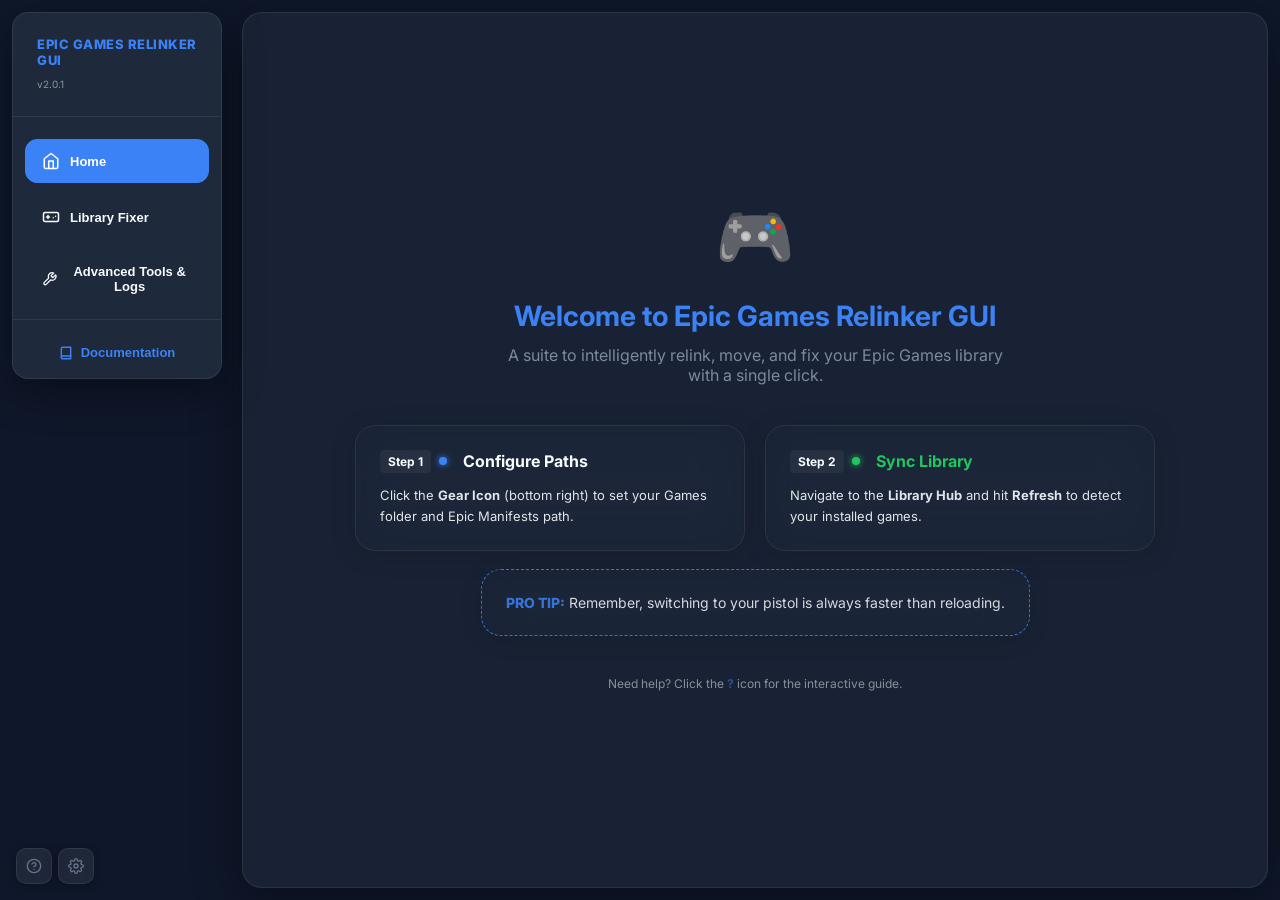
==== commit 9907fbfe: "V2.0.1 HOTFIX HOTFIX, Automatic fixer didn't work on V2.0.0 also upgraded a little bit the cleaner f" ====
--- a/src/web/index.html
+++ b/src/web/index.html
@@ -5,7 +5,7 @@
     <meta charset="UTF-8">
     <meta name="viewport" content="width=device-width, initial-scale=1.0">
     <title>Epic Games Relinker GUI</title>
-    <link rel="stylesheet" href="style.css?v=2.2.0">
+    <link rel="stylesheet" href="style.css?v=2.2.1">
     <link href="https://fonts.googleapis.com/css2?family=Inter:wght@400;500;600;700&display=swap" rel="stylesheet">
     <style>
         
@@ -137,21 +137,26 @@
                 
                 <div class="settings-section">
                     <div class="settings-section-label">
-                        <span class="group-dot warn"></span>Settings Management
+                        <span class="group-dot warn"></span>Maintenance
                     </div>
                     <div class="settings-danger-row">
                         <button class="btn-settings-action btn-settings-restore" onclick="appCtrl.restoreSettings()" style="display:flex; align-items:center; gap:6px; justify-content:center;">
                             <svg width="14" height="14" viewBox="0 0 24 24" fill="none" stroke="currentColor" stroke-width="2" stroke-linecap="round" stroke-linejoin="round"><path d="M3 12a9 9 0 1 0 9-9 9.75 9.75 0 0 0-6.74 2.74L3 8"/><path d="M3 3v5h5"/></svg>
-                            Restore Saved Settings
+                            Restore Settings
                         </button>
                         <button class="btn-settings-action btn-settings-reset" onclick="appCtrl.resetSettings()" style="display:flex; align-items:center; gap:6px; justify-content:center;">
                             <svg width="14" height="14" viewBox="0 0 24 24" fill="none" stroke="currentColor" stroke-width="2" stroke-linecap="round" stroke-linejoin="round"><line x1="18" y1="6" x2="6" y2="18"/><line x1="6" y1="6" x2="18" y2="18"/></svg>
-                            Reset to Defaults
+                            Reset Defaults
                         </button>
                     </div>
+                    <div class="settings-danger-row mt-2">
+                        <button class="btn btn-full bg-border flex-center gap-2" onclick="appCtrl.hardRefresh()" style="font-size: 11px; padding: 8px;">
+                            <svg width="14" height="14" viewBox="0 0 24 24" fill="none" stroke="currentColor" stroke-width="2" stroke-linecap="round" stroke-linejoin="round"><path d="M21.5 2v6h-6M21.34 15.57a10 10 0 1 1-.59-8.4l5.67-5.67"/></svg>
+                            Hard Refresh (Clear Cache)
+                        </button>
+                    </div>
                     <p class="settings-hint">
-                        <b>Restore</b> reloads settings from the saved config file on disk.<br>
-                        <b>Reset</b> clears all paths and returns to default values. This cannot be undone.
+                        <b>Hard Refresh</b> reloads the interface and bypasses the file cache. Your settings (paths/theme) will be <b>kept</b>.
                     </p>
                 </div>
 
@@ -183,7 +188,7 @@
                                 <div class="credit-role">Contributor to Original Project</div>
                             </div>
                         </div>
-                        <div class="credits-footer">Epic Games Relinker GUI · v2.0.0</div>
+                        <div class="credits-footer">Epic Games Relinker GUI · v2.0.1</div>
                     </div>
                 </div>
 
@@ -199,7 +204,7 @@
             
             <div class="sidebar-header">
                 <h1 class="app-title">Epic Games Relinker GUI</h1>
-                <span class="app-version">v2.0.0</span>
+                <span class="app-version">v2.0.1</span>
             </div>
 
                 <div class="sidebar-nav">
@@ -580,19 +585,31 @@
             
             <div class="cleanup-tabs">
                 <button class="cleanup-tab active" id="cleanupTabOrphans" onclick="appCtrl.cleanupSwitchTab('orphans')">
-                    Orphaned Manifests <span class="cleanup-tab-count" id="cleanupCountOrphans"></span>
+                    Orphaned <span class="cleanup-tab-count" id="cleanupCountOrphans"></span>
+                </button>
+                <button class="cleanup-tab" id="cleanupTabSystem" onclick="appCtrl.cleanupSwitchTab('system')">
+                    Duplicates <span class="cleanup-tab-count" id="cleanupCountSystem"></span>
                 </button>
                 <button class="cleanup-tab" id="cleanupTabPending" onclick="appCtrl.cleanupSwitchTab('pending')">
-                    Duplicate Pending <span class="cleanup-tab-count" id="cleanupCountPending"></span>
+                    Pending <span class="cleanup-tab-count" id="cleanupCountPending"></span>
                 </button>
             </div>
 
             
             <div id="cleanupPaneOrphans" class="cleanup-pane">
                 <p class="cleanup-pane-desc muted">
-                    These <b>.item</b> files point to game folders that no longer exist on disk — ghost entries that cause the launcher to show games it cannot find.
+                    These <b>.item</b> files point to game folders that no longer exist on disk — ghost entries.
                 </p>
                 <div id="cleanupOrphanList" class="manifest-result-list">
+                    <div class="muted text-center" style="padding: 32px;">Scanning...</div>
+                </div>
+            </div>
+
+            <div id="cleanupPaneSystem" class="cleanup-pane hidden">
+                <p class="cleanup-pane-desc muted">
+                    Multiple <b>.item</b> files found with the same AppName. Epic only uses one; others are redundant leftovers.
+                </p>
+                <div id="cleanupSystemList" class="manifest-result-list">
                     <div class="muted text-center" style="padding: 32px;">Scanning...</div>
                 </div>
             </div>
@@ -647,35 +664,37 @@
             <div class="settings-body">
                 
                 
+                <div class="action-group" id="help-library">
+                    <div class="action-group-header" onclick="appCtrl.toggleGroup('help-library')">
+                        <div class="group-title"><span class="group-dot success"></span>Library Fixer</div>
+                        <span class="group-chevron collapsed" id="chevron-help-library">▾</span>
+                    </div>
+                    <div class="action-group-body collapsed" id="body-help-library">
+                        <p>Fixing Games</p>
+                        <ol>
+                            <li>Click <b>Refresh Library</b> to scan your installed games.</li>
+                            <li>If a game says <b>Unregistered</b>, click <b>Fix</b> to sync it with Epic.</li>
+                            <li>If a game says <b>Duplicate (No Local Source)</b>, it means the launcher has a manifest but your game folder is missing its tracking files.</li>
+                            <li>Restart the Epic Launcher when prompted to see the changes.</li>
+                        </ol>
+                    </div>
+                </div>
+
+                
                 <div class="action-group" id="help-relink">
                     <div class="action-group-header" onclick="appCtrl.toggleGroup('help-relink')">
-                        <div class="group-title"><span class="group-dot blue"></span>Relink & Move</div>
+                        <div class="group-title"><span class="group-dot blue"></span>Batch Tools</div>
                         <span class="group-chevron collapsed" id="chevron-help-relink">▾</span>
                     </div>
                     <div class="action-group-body collapsed" id="body-help-relink">
-                        <p>Relink All</p>
+                        <p>Relink Existing</p>
                         <ol>
-                            <li>Point <b>Games Folder</b> to your new library location.</li>
-                            <li>Click <b>Relink All</b> to batch-patch all manifests at once.</li>
+                            <li>Point <b>Games Folder</b> to your library location.</li>
+                            <li>Click <b>Relink All</b> to batch-patch paths for all currently linked manifests.</li>
                         </ol>
-                        <p>Move Games</p>
+                        <p>Moving Games</p>
                         <ol>
-                            <li>Select games, choose a destination, and click <b>Move</b>. The tool handles the file transfer and manifest patching.</li>
-                        </ol>
-                    </div>
-                </div>
-
-                
-                <div class="action-group" id="help-library">
-                    <div class="action-group-header" onclick="appCtrl.toggleGroup('help-library')">
-                        <div class="group-title"><span class="group-dot success"></span>Library Hub</div>
-                        <span class="group-chevron collapsed" id="chevron-help-library">▾</span>
-                    </div>
-                    <div class="action-group-body collapsed" id="body-help-library">
-                        <ol>
-                            <li>Click <b>Refresh Library</b> to scan your installed games.</li>
-                            <li>If a game says <b>Unregistered</b>, click <b>Import</b> to sync it with Epic.</li>
-                            <li>Restart the Epic Launcher when prompted to see the changes.</li>
+                            <li>Select games in the Library tab, click <b>Move</b>, and choose a destination. The tool handles everything.</li>
                         </ol>
                     </div>
                 </div>
@@ -683,35 +702,17 @@
                 
                 <div class="action-group" id="help-manifest-tools">
                     <div class="action-group-header" onclick="appCtrl.toggleGroup('help-manifest-tools')">
-                        <div class="group-title"><span class="group-dot warn"></span>Manifest Maintenance</div>
+                        <div class="group-title"><span class="group-dot warn"></span>Maintenance</div>
                         <span class="group-chevron collapsed" id="chevron-help-manifest-tools">▾</span>
                     </div>
                     <div class="action-group-body collapsed" id="body-help-manifest-tools">
                         <p>🧹 Manifest Cleanup</p>
                         <ol>
-                            <li>Removes "ghost" game entries and duplicate download files.</li>
+                            <li>Removes "ghost" entries, duplicates, and orphaned manifests from your system.</li>
                         </ol>
                         <p>✔ Manifest Validator</p>
                         <ol>
-                            <li>Checks all manifests for structural errors and broken path references.</li>
-                        </ol>
-                    </div>
-                </div>
-
-                
-                <div class="action-group" id="help-fix-games">
-                    <div class="action-group-header" onclick="appCtrl.toggleGroup('help-fix-games')">
-                        <div class="group-title"><span class="group-dot"></span>Advanced Tools</div>
-                        <span class="group-chevron collapsed" id="chevron-help-fix-games">▾</span>
-                    </div>
-                    <div class="action-group-body collapsed" id="body-help-fix-games">
-                        <p>Capture & Link</p>
-                        <ol>
-                            <li>Use these only if <b>Import</b> fails or if no <code>.mancpn</code> metadata exists.</li>
-                        </ol>
-                        <p>Fix Manifest Link</p>
-                        <ol>
-                            <li>Allows manual folder-to-manifest matching using the interactive picker.</li>
+                            <li>Checks for structural errors and broken path references in all manifest files.</li>
                         </ol>
                     </div>
                 </div>
@@ -744,6 +745,6 @@
         </div>
     </div>
 
-    <script src="app.js"></script>
+    <script src="app.js?v=2.2.1"></script>
 </body>
 </html>
--- a/src/web/style.css
+++ b/src/web/style.css
@@ -1,143 +1,267 @@
-
-
 :root {
-    
-    --success:    #22c55e;
-    --warn:       #f59e0b;
-    --error:      #ef4444;
+
+    --success: #22c55e;
+    --warn: #f59e0b;
+    --error: #ef4444;
     --radius-box: 20px;
     --radius-btn: 10px;
-    --radius-sm:  8px;
-    --shadow:     rgba(0, 0, 0, 0.4);
-    --glass-tint:     rgba(255, 255, 255, 0.05);
-    --glass-border:   rgba(255, 255, 255, 0.08);
-    --input-bg:       rgba(0, 0, 0, 0.2);
-    
-    --muted:      #64748b;
-    --blue:       #3b82f6;
-    --purple:     #a855f7;
-    --amber:      #f59e0b;
-    --orange:     #f97316;
-    --danger:     #ef4444;
-    --green:      #22c55e;
-    --accent2:    #818cf8;
-    --btn-border: rgba(255,255,255,0.1);
+    --radius-sm: 8px;
+    --shadow: rgba(0, 0, 0, 0.4);
+    --glass-tint: rgba(255, 255, 255, 0.05);
+    --glass-border: rgba(255, 255, 255, 0.08);
+    --input-bg: rgba(0, 0, 0, 0.2);
+
+    --muted: #64748b;
+    --blue: #3b82f6;
+    --purple: #a855f7;
+    --amber: #f59e0b;
+    --orange: #f97316;
+    --danger: #ef4444;
+    --green: #22c55e;
+    --accent2: #818cf8;
+    --btn-border: rgba(255, 255, 255, 0.1);
 }
 
 
 [data-theme="Dark Blue"] {
-    --h: 222; --s: 47%; 
-    --bg: #0f172a; --panel: #1e293b; --surface: rgba(30, 41, 59, 0.7);
-    --accent: #3b82f6; --text: #f8fafc; --text-muted: #94a3b8; --border: var(--glass-border);
-}
+    --h: 222;
+    --s: 47%;
+    --bg: #0f172a;
+    --panel: #1e293b;
+    --surface: rgba(30, 41, 59, 0.7);
+    --accent: #3b82f6;
+    --text: #f8fafc;
+    --text-muted: #94a3b8;
+    --border: var(--glass-border);
+}
+
 [data-theme="Dark Blue"][data-mode="light"] {
-    --bg: #cfe6ff; --panel: #abd3ff; --surface: #f0f7ff;
-    --accent: #1d4ed8; --text: #0f172a; --text-muted: #1e3a8a; --border: rgba(15,23,42,0.15);
-    --glass-tint: rgba(0, 0, 0, 0.08); --glass-border: rgba(0, 0, 0, 0.12);
+    --bg: #cfe6ff;
+    --panel: #abd3ff;
+    --surface: #f0f7ff;
+    --accent: #1d4ed8;
+    --text: #0f172a;
+    --text-muted: #1e3a8a;
+    --border: rgba(15, 23, 42, 0.15);
+    --glass-tint: rgba(0, 0, 0, 0.08);
+    --glass-border: rgba(0, 0, 0, 0.12);
 }
 
 
 [data-theme="Midnight Purple"] {
-    --h: 262; --s: 60%;
-    --bg: #110c1d; --panel: #1a142e; --surface: rgba(35, 25, 60, 0.7);
-    --accent: #a855f7; --text: #f3f0ff; --text-muted: #a594c4; --border: rgba(168,85,247,0.15);
-}
+    --h: 262;
+    --s: 60%;
+    --bg: #110c1d;
+    --panel: #1a142e;
+    --surface: rgba(35, 25, 60, 0.7);
+    --accent: #a855f7;
+    --text: #f3f0ff;
+    --text-muted: #a594c4;
+    --border: rgba(168, 85, 247, 0.15);
+}
+
 [data-theme="Midnight Purple"][data-mode="light"] {
-    --bg: #e9d5ff; --panel: #d8b4fe; --surface: #f5f3ff;
-    --accent: #7e22ce; --text: #2e1065; --text-muted: #581c87; --border: rgba(46,16,101,0.15);
-    --glass-tint: rgba(0, 0, 0, 0.08); --glass-border: rgba(0, 0, 0, 0.12);
+    --bg: #e9d5ff;
+    --panel: #d8b4fe;
+    --surface: #f5f3ff;
+    --accent: #7e22ce;
+    --text: #2e1065;
+    --text-muted: #581c87;
+    --border: rgba(46, 16, 101, 0.15);
+    --glass-tint: rgba(0, 0, 0, 0.08);
+    --glass-border: rgba(0, 0, 0, 0.12);
 }
 
 
 [data-theme="Hacker Green"] {
-    --h: 142; --s: 70%;
-    --bg: #020a05; --panel: #051408; --surface: rgba(8, 28, 12, 0.8);
-    --accent: #22c55e; --text: #e8fceb; --text-muted: #3d7a46; --border: rgba(34,197,94,0.2);
-}
+    --h: 142;
+    --s: 70%;
+    --bg: #020a05;
+    --panel: #051408;
+    --surface: rgba(8, 28, 12, 0.8);
+    --accent: #22c55e;
+    --text: #e8fceb;
+    --text-muted: #3d7a46;
+    --border: rgba(34, 197, 94, 0.2);
+}
+
 [data-theme="Hacker Green"][data-mode="light"] {
-    --bg: #dcfce7; --panel: #bbf7d0; --surface: #f0fdf4;
-    --accent: #15803d; --text: #064e3b; --text-muted: #14532d; --border: rgba(6,78,59,0.15);
-    --glass-tint: rgba(0, 0, 0, 0.08); --glass-border: rgba(0, 0, 0, 0.12);
+    --bg: #dcfce7;
+    --panel: #bbf7d0;
+    --surface: #f0fdf4;
+    --accent: #15803d;
+    --text: #064e3b;
+    --text-muted: #14532d;
+    --border: rgba(6, 78, 59, 0.15);
+    --glass-tint: rgba(0, 0, 0, 0.08);
+    --glass-border: rgba(0, 0, 0, 0.12);
 }
 
 
 [data-theme="Crimson Dark"] {
-    --h: 342; --s: 75%;
-    --bg: #0f0204; --panel: #1a0509; --surface: rgba(35, 8, 12, 0.85);
-    --accent: #f43f5e; --text: #fff1f2; --text-muted: #9f1239; --border: rgba(244,63,94,0.2);
-}
+    --h: 342;
+    --s: 75%;
+    --bg: #0f0204;
+    --panel: #1a0509;
+    --surface: rgba(35, 8, 12, 0.85);
+    --accent: #f43f5e;
+    --text: #fff1f2;
+    --text-muted: #9f1239;
+    --border: rgba(244, 63, 94, 0.2);
+}
+
 [data-theme="Crimson Dark"][data-mode="light"] {
-    --bg: #fecdd3; --panel: #fda4af; --surface: #fff1f2;
-    --accent: #be123c; --text: #4c0519; --text-muted: #881337; --border: rgba(76,5,25,0.15);
-    --glass-tint: rgba(0, 0, 0, 0.08); --glass-border: rgba(0, 0, 0, 0.12);
+    --bg: #fecdd3;
+    --panel: #fda4af;
+    --surface: #fff1f2;
+    --accent: #be123c;
+    --text: #4c0519;
+    --text-muted: #881337;
+    --border: rgba(76, 5, 25, 0.15);
+    --glass-tint: rgba(0, 0, 0, 0.08);
+    --glass-border: rgba(0, 0, 0, 0.12);
 }
 
 
 [data-theme="Warm Ember"] {
-    --h: 38; --s: 90%;
-    --bg: #0d0902; --panel: #1a1205; --surface: rgba(35, 25, 10, 0.85);
-    --accent: #f59e0b; --text: #fffbeb; --text-muted: #92400e; --border: rgba(245,158,11,0.2);
-}
+    --h: 38;
+    --s: 90%;
+    --bg: #0d0902;
+    --panel: #1a1205;
+    --surface: rgba(35, 25, 10, 0.85);
+    --accent: #f59e0b;
+    --text: #fffbeb;
+    --text-muted: #92400e;
+    --border: rgba(245, 158, 11, 0.2);
+}
+
 [data-theme="Warm Ember"][data-mode="light"] {
-    --bg: #fef3c7; --panel: #fde68a; --surface: #fffbeb;
-    --accent: #b45309; --text: #451a03; --text-muted: #78350f; --border: rgba(69,26,3,0.15);
-    --glass-tint: rgba(0, 0, 0, 0.08); --glass-border: rgba(0, 0, 0, 0.12);
+    --bg: #fef3c7;
+    --panel: #fde68a;
+    --surface: #fffbeb;
+    --accent: #b45309;
+    --text: #451a03;
+    --text-muted: #78350f;
+    --border: rgba(69, 26, 3, 0.15);
+    --glass-tint: rgba(0, 0, 0, 0.08);
+    --glass-border: rgba(0, 0, 0, 0.12);
 }
 
 
 [data-theme="Ocean Teal"] {
-    --h: 187; --s: 85%;
-    --bg: #020a0c; --panel: #05141a; --surface: rgba(8, 28, 35, 0.85);
-    --accent: #06b6d4; --text: #ecfeff; --text-muted: #155e75; --border: rgba(6,182,212,0.2);
-}
+    --h: 187;
+    --s: 85%;
+    --bg: #020a0c;
+    --panel: #05141a;
+    --surface: rgba(8, 28, 35, 0.85);
+    --accent: #06b6d4;
+    --text: #ecfeff;
+    --text-muted: #155e75;
+    --border: rgba(6, 182, 212, 0.2);
+}
+
 [data-theme="Ocean Teal"][data-mode="light"] {
-    --bg: #ccfbf1; --panel: #99f6e4; --surface: #f0fdfa;
-    --accent: #0d9488; --text: #042f2e; --text-muted: #134e4a; --border: rgba(4,47,46,0.15);
-    --glass-tint: rgba(0, 0, 0, 0.08); --glass-border: rgba(0, 0, 0, 0.12);
+    --bg: #ccfbf1;
+    --panel: #99f6e4;
+    --surface: #f0fdfa;
+    --accent: #0d9488;
+    --text: #042f2e;
+    --text-muted: #134e4a;
+    --border: rgba(4, 47, 46, 0.15);
+    --glass-tint: rgba(0, 0, 0, 0.08);
+    --glass-border: rgba(0, 0, 0, 0.12);
 }
 
 
 [data-theme="Slate Gray"] {
-    --h: 215; --s: 15%; 
-    --bg: #0f172a; --panel: #1e293b; --surface: rgba(30, 41, 59, 0.7);
-    --accent: #64748b; --text: #f1f5f9; --text-muted: #94a3b8; --border: var(--glass-border);
-}
+    --h: 215;
+    --s: 15%;
+    --bg: #0f172a;
+    --panel: #1e293b;
+    --surface: rgba(30, 41, 59, 0.7);
+    --accent: #64748b;
+    --text: #f1f5f9;
+    --text-muted: #94a3b8;
+    --border: var(--glass-border);
+}
+
 [data-theme="Slate Gray"][data-mode="light"] {
-    --bg: #e2e8f0; --panel: #cbd5e1; --surface: #f8fafc;
-    --accent: #475569; --text: #0f172a; --text-muted: #334155; --border: rgba(15,23,42,0.15);
-    --glass-tint: rgba(0, 0, 0, 0.08); --glass-border: rgba(0, 0, 0, 0.12);
+    --bg: #e2e8f0;
+    --panel: #cbd5e1;
+    --surface: #f8fafc;
+    --accent: #475569;
+    --text: #0f172a;
+    --text-muted: #334155;
+    --border: rgba(15, 23, 42, 0.15);
+    --glass-tint: rgba(0, 0, 0, 0.08);
+    --glass-border: rgba(0, 0, 0, 0.12);
 }
 
 
 [data-theme="AMOLED Black"] {
-    --bg: #000000; --panel: #080808; --surface: rgba(12, 12, 12, 0.95);
-    --accent: #3b82f6; --text: #ffffff; --text-muted: #666666; --border: var(--glass-border);
-}
+    --bg: #000000;
+    --panel: #080808;
+    --surface: rgba(12, 12, 12, 0.95);
+    --accent: #3b82f6;
+    --text: #ffffff;
+    --text-muted: #666666;
+    --border: var(--glass-border);
+}
+
 [data-theme="AMOLED Black"][data-mode="light"] {
-    --bg: #f5f5f5; --panel: #ebebeb; --surface: rgba(235, 235, 235, 0.9);
-    --accent: #2563eb; --text: #1a1a1a; --text-muted: #525252; --border: rgba(0,0,0,0.1);
+    --bg: #f5f5f5;
+    --panel: #ebebeb;
+    --surface: rgba(235, 235, 235, 0.9);
+    --accent: #2563eb;
+    --text: #1a1a1a;
+    --text-muted: #525252;
+    --border: rgba(0, 0, 0, 0.1);
 }
 
 
 [data-theme="Cyber Rose"] {
-    --h: 330; --s: 70%;
-    --bg: #1a0a14; --panel: #260f1d; --surface: rgba(45, 18, 35, 0.7);
-    --accent: #f472b6; --text: #fdf2f8; --text-muted: #be185d; --border: rgba(244,114,182,0.15);
-}
+    --h: 330;
+    --s: 70%;
+    --bg: #1a0a14;
+    --panel: #260f1d;
+    --surface: rgba(45, 18, 35, 0.7);
+    --accent: #f472b6;
+    --text: #fdf2f8;
+    --text-muted: #be185d;
+    --border: rgba(244, 114, 182, 0.15);
+}
+
 [data-theme="Cyber Rose"][data-mode="light"] {
-    --bg: #fdf2f8; --panel: #fbcfe8; --surface: #ffffff;
-    --accent: #db2777; --text: #500724; --text-muted: #9d174d; --border: rgba(157,23,77,0.15);
+    --bg: #fdf2f8;
+    --panel: #fbcfe8;
+    --surface: #ffffff;
+    --accent: #db2777;
+    --text: #500724;
+    --text-muted: #9d174d;
+    --border: rgba(157, 23, 77, 0.15);
 }
 
 
 [data-theme="Nordic Frost"] {
-    --h: 200; --s: 60%;
-    --bg: #0a1118; --panel: #0f1a24; --surface: rgba(20, 35, 48, 0.75);
-    --accent: #38bdf8; --text: #f0f9ff; --text-muted: #0369a1; --border: rgba(56,189,248,0.15);
-}
+    --h: 200;
+    --s: 60%;
+    --bg: #0a1118;
+    --panel: #0f1a24;
+    --surface: rgba(20, 35, 48, 0.75);
+    --accent: #38bdf8;
+    --text: #f0f9ff;
+    --text-muted: #0369a1;
+    --border: rgba(56, 189, 248, 0.15);
+}
+
 [data-theme="Nordic Frost"][data-mode="light"] {
-    --bg: #f0f9ff; --panel: #e0f2fe; --surface: #ffffff;
-    --accent: #0284c7; --text: #0c4a6e; --text-muted: #075985; --border: rgba(7,89,133,0.15);
+    --bg: #f0f9ff;
+    --panel: #e0f2fe;
+    --surface: #ffffff;
+    --accent: #0284c7;
+    --text: #0c4a6e;
+    --text-muted: #075985;
+    --border: rgba(7, 89, 133, 0.15);
 }
 
 
@@ -147,6 +271,7 @@
     --glass-tint: rgba(0, 0, 0, 0.06) !important;
     --glass-border: rgba(0, 0, 0, 0.12) !important;
 }
+
 [data-mode="light"] .btn-primary,
 [data-mode="light"] .btn-success,
 [data-mode="light"] .btn-danger,
@@ -155,6 +280,7 @@
 [data-mode="light"] .bg-danger {
     color: #ffffff !important;
 }
+
 [data-mode="light"] .btn-ghost,
 [data-mode="light"] .btn:disabled,
 [data-mode="light"] button:disabled {
@@ -163,52 +289,159 @@
     border-color: rgba(0, 0, 0, 0.1) !important;
     cursor: not-allowed;
 }
+
 [data-mode="light"] .btn-ghost {
     background: transparent !important;
     color: var(--text) !important;
 }
-[data-mode="light"] .nav-btn, 
+
+[data-mode="light"] .nav-btn,
 [data-mode="light"] .input-group button,
 [data-mode="light"] .btn-small {
     color: var(--text) !important;
 }
+
 [data-mode="light"] .nav-btn.active {
     color: #ffffff !important;
 }
 
 
-.group-dot { display: inline-block; width: 10px; height: 10px; border-radius: 50%; margin-right: 8px; box-shadow: 0 0 10px var(--accent); }
-.group-dot.accent  { background: var(--accent); }
-.group-dot.success { background: var(--success); box-shadow: 0 0 10px rgba(34, 197, 94, 0.4); }
-.group-dot.warn    { background: var(--warn); box-shadow: 0 0 10px rgba(245, 158, 11, 0.4); }
-.group-dot.purple  { background: #a855f7; box-shadow: 0 0 10px rgba(168, 85, 247, 0.4); }
-.group-dot.red     { background: var(--error); box-shadow: 0 0 10px rgba(239, 68, 68, 0.4); }
-.group-dot.dlc     { background: #3b82f6; box-shadow: 0 0 10px rgba(59, 130, 246, 0.4); }
-
-[data-mode="light"] .group-dot { box-shadow: none; border: 1px solid rgba(0,0,0,0.2); }
-[data-mode="light"] .group-dot.dlc { background: #1d4ed8; }
-
-
-
-.status-dot { display: inline-block; width: 10px; height: 10px; border-radius: 50%; margin-right: 8px; }
-.status-dot.warning { background: #f59e0b; box-shadow: 0 0 10px rgba(245, 158, 11, 0.5); }
-.status-dot.dlc { background: #3b82f6; box-shadow: 0 0 10px rgba(59, 130, 246, 0.5); }
-[data-mode="light"] .status-dot.warning { background: #d97706; }
-[data-mode="light"] .status-dot.dlc { background: #2563eb; }
-
-.lib-action-btn.fix { background: var(--accent); color: #fff; }
-[data-mode="light"] .lib-action-btn.fix { background: var(--accent); color: var(--surface); box-shadow: 0 4px 12px rgba(var(--h), var(--s), 50%, 0.3); }
-
-.game-status.linked { color: var(--success); }
-[data-mode="light"] .game-status.linked { color: #15803d; }
-[data-mode="light"] .game-status.unregistered { color: #b45309; }
+.group-dot {
+    display: inline-block;
+    width: 10px;
+    height: 10px;
+    border-radius: 50%;
+    margin-right: 8px;
+    box-shadow: 0 0 10px var(--accent);
+}
+
+.group-dot.accent {
+    background: var(--accent);
+}
+
+.group-dot.success {
+    background: var(--success);
+    box-shadow: 0 0 10px rgba(34, 197, 94, 0.4);
+}
+
+.group-dot.warn {
+    background: var(--warn);
+    box-shadow: 0 0 10px rgba(245, 158, 11, 0.4);
+}
+
+.group-dot.purple {
+    background: #a855f7;
+    box-shadow: 0 0 10px rgba(168, 85, 247, 0.4);
+}
+
+.group-dot.red {
+    background: var(--error);
+    box-shadow: 0 0 10px rgba(239, 68, 68, 0.4);
+}
+
+.group-dot.dlc {
+    background: #3b82f6;
+    box-shadow: 0 0 10px rgba(59, 130, 246, 0.4);
+}
+
+[data-mode="light"] .group-dot {
+    box-shadow: none;
+    border: 1px solid rgba(0, 0, 0, 0.2);
+}
+
+[data-mode="light"] .group-dot.dlc {
+    background: #1d4ed8;
+}
+
+
+
+.status-dot {
+    display: inline-block;
+    width: 10px;
+    height: 10px;
+    border-radius: 50%;
+    margin-right: 8px;
+}
+
+.status-dot.warning {
+    background: #f59e0b;
+    box-shadow: 0 0 10px rgba(245, 158, 11, 0.5);
+}
+
+.status-dot.dlc {
+    background: #3b82f6;
+    box-shadow: 0 0 10px rgba(59, 130, 246, 0.5);
+}
+
+[data-mode="light"] .status-dot.warning {
+    background: #d97706;
+}
+
+[data-mode="light"] .status-dot.dlc {
+    background: #2563eb;
+}
+
+.lib-action-btn.fix {
+    background: #9a3412;
+    color: #fbbf24 !important;
+    border: 1px solid #ea580c;
+    padding: 6px 12px;
+    border-radius: 6px;
+    font-weight: 700;
+    cursor: pointer;
+    transition: all 0.2s ease;
+    display: inline-flex;
+    align-items: center;
+    gap: 6px;
+    font-size: 13px;
+    letter-spacing: 0.5px;
+    box-shadow: 0 2px 8px rgba(154, 52, 18, 0.4);
+}
+
+.lib-action-btn.fix:hover {
+    filter: brightness(1.2);
+    transform: translateY(-1px);
+    box-shadow: 0 4px 12px rgba(154, 52, 18, 0.5);
+}
+
+.lib-action-btn.fix:active {
+    transform: translateY(0);
+    filter: brightness(0.9);
+}
+
+[data-mode="light"] .lib-action-btn.fix {
+    background: #9a3412;
+    color: #fbbf24 !important;
+    border-color: #ea580c;
+}
+
+.fix-unavailable {
+    font-size: 10px;
+    color: var(--muted);
+    font-style: italic;
+    opacity: 0.7;
+    margin-left: 8px;
+    align-self: center;
+}
+
+.game-status.linked {
+    color: var(--success);
+}
+
+[data-mode="light"] .game-status.linked {
+    color: #15803d;
+}
+
+[data-mode="light"] .game-status.unregistered {
+    color: #b45309;
+}
 
 
 .app-root {
     display: flex;
     flex-direction: row;
     position: fixed;
-    inset: 0;           
+    inset: 0;
     overflow: hidden;
     padding: 12px;
     gap: 12px;
@@ -216,6 +449,7 @@
     background: var(--bg);
     box-sizing: border-box;
 }
+
 .main-content {
     flex: 1;
     display: flex;
@@ -223,8 +457,9 @@
     min-width: 0;
     min-height: 0;
     height: 100%;
-    padding-left: 230px; 
-}
+    padding-left: 230px;
+}
+
 .main-viewport {
     flex: 1;
     display: flex;
@@ -239,11 +474,13 @@
     box-shadow: 0 12px 48px var(--shadow);
     overflow-y: auto;
 }
+
 [data-mode="light"] .main-viewport {
     background: var(--surface);
     backdrop-filter: none;
-    box-shadow: 0 10px 40px rgba(0,0,0,0.12);
-}
+    box-shadow: 0 10px 40px rgba(0, 0, 0, 0.12);
+}
+
 [data-mode="light"] .muted,
 [data-mode="light"] .terminal-title,
 [data-mode="light"] .log-ts {
@@ -259,14 +496,16 @@
     border-radius: var(--radius-box);
     transition: all 0.3s ease;
 }
+
 [data-mode="light"] .glass-card {
     background: rgba(255, 255, 255, 0.7);
     backdrop-filter: blur(15px);
     border: 1px solid rgba(255, 255, 255, 0.4);
-    box-shadow: 0 10px 40px rgba(0,0,0,0.06);
-}
-
-input[type="text"], select {
+    box-shadow: 0 10px 40px rgba(0, 0, 0, 0.06);
+}
+
+input[type="text"],
+select {
     background: var(--input-bg);
     color: var(--text);
     border: 1px solid var(--border);
@@ -275,7 +514,9 @@
     font-family: inherit;
     transition: all 0.2s;
 }
-[data-mode="light"] input[type="text"], [data-mode="light"] select {
+
+[data-mode="light"] input[type="text"],
+[data-mode="light"] select {
     background: var(--surface);
     color: var(--text);
     border: 1px solid var(--border);
@@ -295,30 +536,35 @@
     background: var(--panel);
     border: 1px solid var(--border);
     backdrop-filter: blur(25px);
-    box-shadow: 0 12px 40px rgba(0,0,0,0.4);
+    box-shadow: 0 12px 40px rgba(0, 0, 0, 0.4);
     z-index: 1000;
     overflow: hidden;
     padding-bottom: 8px;
     box-sizing: border-box;
     transition: all 0.3s ease;
 }
+
 [data-mode="light"] .sidebar {
     background: var(--panel);
     border-color: var(--glass-border);
-    box-shadow: 0 10px 40px rgba(0,0,0,0.06);
-}
+    box-shadow: 0 10px 40px rgba(0, 0, 0, 0.06);
+}
+
 [data-mode="light"] .nav-btn {
     color: var(--text) !important;
 }
+
 [data-mode="light"] .nav-btn:hover {
-    background: rgba(0,0,0,0.06) !important;
+    background: rgba(0, 0, 0, 0.06) !important;
     color: var(--text) !important;
 }
+
 .sidebar-header {
     padding: 24px;
     border-bottom: 1px solid var(--border);
     margin-bottom: 10px;
 }
+
 .app-title {
     font-size: 13px;
     font-weight: 800;
@@ -326,17 +572,23 @@
     color: var(--accent);
     letter-spacing: 0.5px;
     text-transform: uppercase;
-    white-space: normal; 
+    white-space: normal;
     line-height: 1.2;
     overflow: visible;
 }
-.app-version { font-size: 10px; opacity: 0.5; }
+
+.app-version {
+    font-size: 10px;
+    opacity: 0.5;
+}
+
 .sidebar-nav {
     padding: 12px;
     display: flex;
     flex-direction: column;
     gap: 12px;
 }
+
 .nav-btn {
     padding: 12px 16px;
     display: flex;
@@ -353,17 +605,20 @@
     font-size: 13px;
     font-weight: 600;
 }
+
 .nav-btn:hover {
     background: var(--glass-border);
     transform: scale(1.03) translateY(-2px);
     box-shadow: 0 8px 24px var(--shadow);
 }
+
 .nav-btn.active {
     background: var(--accent);
     color: #fff !important;
     border-color: var(--accent);
     box-shadow: 0 8px 28px rgba(var(--h), var(--s), 50%, 0.5);
 }
+
 [data-mode="light"] .nav-btn.active {
     color: var(--surface) !important;
 }
@@ -374,6 +629,7 @@
     border-top: 1px solid var(--border);
     padding-top: 15px;
 }
+
 .nav-btn-alt {
     font-size: 13px;
     padding: 10px 16px;
@@ -391,30 +647,36 @@
     cursor: pointer;
     transition: all 0.2s ease;
 }
+
 .nav-btn-alt:hover {
     background: var(--accent);
     color: #fff;
     transform: translateY(-1px);
     box-shadow: 0 4px 15px rgba(var(--h), var(--s), 50%, 0.3);
 }
+
 .nav-btn-alt:hover {
     transform: translateY(-1px);
     box-shadow: 0 6px 20px rgba(var(--h), var(--s), 50%, 0.3);
     filter: brightness(1.1);
 }
+
 .nav-btn-alt:hover {
     transform: scale(1.02) translateY(-2px);
     box-shadow: 0 12px 32px rgba(var(--h), var(--s), 50%, 0.5);
 }
+
 [data-mode="light"] .nav-btn-alt {
     color: var(--surface);
 }
+
 .nav-btn-alt:hover {
     opacity: 1;
     background: var(--accent);
     filter: brightness(1.1);
     transform: scale(1.02) translateY(-2px);
 }
+
 [data-mode="light"] .nav-btn-alt:hover {
     background: var(--accent);
     color: var(--surface);
@@ -428,10 +690,12 @@
     min-height: 0;
     overflow: hidden;
 }
+
 #toolsView {
     overflow: hidden;
     height: 100%;
 }
+
 .welcome-card {
     flex: 1;
     display: flex;
@@ -442,15 +706,18 @@
     text-align: center;
     margin-bottom: 12px;
 }
+
 .welcome-icon {
     font-size: 64px;
     margin-bottom: 24px;
 }
+
 .welcome-title {
     color: var(--accent);
     margin: 0 0 12px;
     font-size: 28px;
 }
+
 .welcome-subtitle {
     max-width: 500px;
     margin: 0 auto 40px;
@@ -465,13 +732,16 @@
     max-width: 800px;
     text-align: left;
 }
+
 .start-step {
     padding: 24px;
     border: 1px solid var(--border);
 }
+
 .start-step.span-2 {
     grid-column: span 2;
 }
+
 .step-label {
     font-weight: 700;
     margin-bottom: 12px;
@@ -479,9 +749,18 @@
     align-items: center;
     gap: 8px;
 }
-.step-label.success { color: var(--success); }
-.step-label.warn { color: var(--warn); }
-.step-label.accent { color: var(--accent); }
+
+.step-label.success {
+    color: var(--success);
+}
+
+.step-label.warn {
+    color: var(--warn);
+}
+
+.step-label.accent {
+    color: var(--accent);
+}
 
 .step-badge {
     background: var(--glass-tint);
@@ -489,9 +768,11 @@
     border-radius: 4px;
     font-size: 12px;
 }
+
 [data-mode="light"] .step-badge {
     background: rgba(var(--h), var(--s), 50%, 0.1);
 }
+
 .step-desc {
     font-size: 13px;
     opacity: 0.9;
@@ -503,6 +784,7 @@
     width: 320px;
     flex-shrink: 0;
 }
+
 .terminal {
     flex: 1;
     display: flex;
@@ -514,16 +796,19 @@
     border: 1px solid var(--border);
     background: var(--panel);
     backdrop-filter: blur(20px);
-    box-shadow: 0 10px 40px rgba(0,0,0,0.3);
-}
-[data-mode="light"] .terminal { 
-    background: rgba(255, 255, 255, 0.7); 
-    border-color: rgba(0,0,0,0.1);
-    box-shadow: 0 5px 20px rgba(0,0,0,0.05);
-}
+    box-shadow: 0 10px 40px rgba(0, 0, 0, 0.3);
+}
+
+[data-mode="light"] .terminal {
+    background: rgba(255, 255, 255, 0.7);
+    border-color: rgba(0, 0, 0, 0.1);
+    box-shadow: 0 5px 20px rgba(0, 0, 0, 0.05);
+}
+
 .terminal-header {
     cursor: default;
 }
+
 .terminal-header-right {
     display: flex;
     gap: 6px;
@@ -537,34 +822,40 @@
     padding: 15px;
     margin-bottom: 12px;
 }
+
 .library-header-bar h3 {
     margin: 0;
     color: var(--text);
 }
+
 .header-actions {
     display: flex;
     gap: 10px;
 }
+
 .library-container {
     flex: 1;
     overflow-y: auto;
     padding: 15px;
     min-height: 0;
 }
+
 .library-grid {
     margin-bottom: 20px;
     display: grid;
     grid-template-columns: repeat(auto-fill, minmax(250px, 1fr));
     gap: 12px;
-    padding: 8px; 
-    overflow: visible; 
-}
+    padding: 8px;
+    overflow: visible;
+}
+
 #libraryView {
     overflow: hidden;
     display: flex;
     flex-direction: column;
     height: 100%;
 }
+
 .library-empty-notice {
     text-align: center;
     color: var(--text-muted);
@@ -572,18 +863,50 @@
 }
 
 
-.flex-center { display: flex; align-items: center; justify-content: center; }
-.flex-row { display: flex; flex-direction: row; }
-.flex-col { display: flex; flex-direction: column; }
-.gap-2 { gap: 6px; }
-.gap-3 { gap: 10px; }
-.mt-1 { margin-top: 4px; }
-.mt-2 { margin-top: 8px; }
-.span-2 { grid-column: span 2; }
-
-
-.welcome-subtitle { color: var(--text-muted); }
-[data-mode="light"] .welcome-title { color: var(--accent); }
+.flex-center {
+    display: flex;
+    align-items: center;
+    justify-content: center;
+}
+
+.flex-row {
+    display: flex;
+    flex-direction: row;
+}
+
+.flex-col {
+    display: flex;
+    flex-direction: column;
+}
+
+.gap-2 {
+    gap: 6px;
+}
+
+.gap-3 {
+    gap: 10px;
+}
+
+.mt-1 {
+    margin-top: 4px;
+}
+
+.mt-2 {
+    margin-top: 8px;
+}
+
+.span-2 {
+    grid-column: span 2;
+}
+
+
+.welcome-subtitle {
+    color: var(--text-muted);
+}
+
+[data-mode="light"] .welcome-title {
+    color: var(--accent);
+}
 
 .step-badge {
     background: var(--glass-tint);
@@ -592,19 +915,33 @@
     font-size: 12px;
     color: var(--text);
 }
+
 [data-mode="light"] .step-badge {
     background: rgba(var(--h), var(--s), 50%, 0.15);
     color: var(--text);
 }
+
 [data-mode="light"] .step-desc {
     color: var(--text);
 }
 
 
-[data-mode="light"] .btn:hover { color: var(--surface); }
-[data-mode="light"] .btn-small:hover { color: var(--text); background: var(--glass-border); }
-[data-mode="light"] .nav-btn:hover { color: var(--text); }
-[data-mode="light"] .nav-item.active { color: var(--surface); }
+[data-mode="light"] .btn:hover {
+    color: var(--surface);
+}
+
+[data-mode="light"] .btn-small:hover {
+    color: var(--text);
+    background: var(--glass-border);
+}
+
+[data-mode="light"] .nav-btn:hover {
+    color: var(--text);
+}
+
+[data-mode="light"] .nav-item.active {
+    color: var(--surface);
+}
 
 .modal-content.readme-modal {
     width: 95% !important;
@@ -617,8 +954,9 @@
     overflow: hidden;
     border: 1px solid var(--border);
     background: var(--panel) !important;
-    box-shadow: 0 20px 50px rgba(0,0,0,0.5);
-}
+    box-shadow: 0 20px 50px rgba(0, 0, 0, 0.5);
+}
+
 .modal-header-bar {
     padding: 20px 24px;
     display: flex;
@@ -627,11 +965,13 @@
     border-bottom: 1px solid var(--border);
     background: var(--glass-tint);
 }
+
 .modal-header-left {
     display: flex;
     align-items: center;
     gap: 12px;
 }
+
 .modal-header-icon {
     background: var(--accent);
     color: #fff;
@@ -642,18 +982,22 @@
     align-items: center;
     justify-content: center;
 }
+
 [data-mode="light"] .modal-header-icon {
     color: var(--surface);
 }
+
 .modal-header-title {
     margin: 0;
     color: var(--text);
 }
+
 .modal-header-subtitle {
     margin: 0;
     font-size: 11px;
     opacity: 0.6;
 }
+
 .readme-body {
     flex: 1;
     overflow-y: auto;
@@ -663,12 +1007,13 @@
 
 [data-mode="light"] .modal-content.readme-modal {
     background: #ffffff !important;
-    border-color: rgba(0,0,0,0.1);
+    border-color: rgba(0, 0, 0, 0.1);
 }
 
 [data-mode="light"] .readme-body {
     background: #ffffff;
 }
+
 .readme-text {
     white-space: pre-wrap;
     font-family: 'Consolas', monospace;
@@ -678,12 +1023,26 @@
 }
 
 
-.success-text { color: var(--success); }
-.warn-text { color: var(--warn); }
-.danger-text { color: var(--error); }
-
-
-*, *::before, *::after { box-sizing: border-box; margin: 0; padding: 0; }
+.success-text {
+    color: var(--success);
+}
+
+.warn-text {
+    color: var(--warn);
+}
+
+.danger-text {
+    color: var(--error);
+}
+
+
+*,
+*::before,
+*::after {
+    box-sizing: border-box;
+    margin: 0;
+    padding: 0;
+}
 
 html {
     margin: 0;
@@ -692,6 +1051,7 @@
     height: 100%;
     overflow: hidden;
 }
+
 body {
     margin: 0;
     padding: 0;
@@ -707,25 +1067,37 @@
 
 
 .background-blob {
-    position: fixed;        
-    width: 800px; height: 800px;
-    background: radial-gradient(circle, rgba(59,130,246,0.1) 0%, transparent 70%);
-    top: -300px; left: -300px;
+    position: fixed;
+    width: 800px;
+    height: 800px;
+    background: radial-gradient(circle, rgba(59, 130, 246, 0.1) 0%, transparent 70%);
+    top: -300px;
+    left: -300px;
     z-index: 0;
     filter: blur(80px);
     animation: blobFloat 10s ease-in-out infinite alternate;
     pointer-events: none;
 }
+
 .blob-2 {
-    background: radial-gradient(circle, rgba(99,102,241,0.1) 0%, transparent 70%);
-    bottom: -300px; right: -300px;
-    top: auto; left: auto;
+    background: radial-gradient(circle, rgba(99, 102, 241, 0.1) 0%, transparent 70%);
+    bottom: -300px;
+    right: -300px;
+    top: auto;
+    left: auto;
     animation-delay: -5s;
 }
+
 @keyframes blobFloat {
-    from { transform: translate(0,0) scale(1); }
-    to   { transform: translate(40px, 25px) scale(1.08); }
-}
+    from {
+        transform: translate(0, 0) scale(1);
+    }
+
+    to {
+        transform: translate(40px, 25px) scale(1.08);
+    }
+}
+
 
 
 .icon-btn {
@@ -733,35 +1105,42 @@
     border: 1px solid var(--border);
     color: var(--muted);
     border-radius: var(--radius-sm);
-    width: 36px; height: 36px;
-    display: flex; align-items: center; justify-content: center;
+    width: 36px;
+    height: 36px;
+    display: flex;
+    align-items: center;
+    justify-content: center;
     cursor: pointer;
     transition: all 0.2s;
 }
+
 .icon-btn:hover {
     color: var(--text);
     background: var(--glass-tint);
     border-color: var(--accent);
     transform: rotate(30deg);
 }
+
 .floating-action-btn {
     padding: 7px;
     border-radius: 10px;
     background: rgba(255, 255, 255, 0.07);
     backdrop-filter: blur(8px);
     border: 1px solid var(--border);
-    box-shadow: 0 2px 10px rgba(0,0,0,0.3);
-}
+    box-shadow: 0 2px 10px rgba(0, 0, 0, 0.3);
+}
+
 [data-mode="light"] .floating-action-btn {
     background: var(--surface);
     color: var(--accent);
     border-color: var(--border);
-    box-shadow: 0 4px 12px rgba(0,0,0,0.1);
-}
-
-
-
-.settings-overlay, .help-overlay {
+    box-shadow: 0 4px 12px rgba(0, 0, 0, 0.1);
+}
+
+
+
+.settings-overlay,
+.help-overlay {
     position: fixed;
     inset: 0;
     background: rgba(0, 0, 0, 0.4) !important;
@@ -775,12 +1154,13 @@
     pointer-events: all;
 }
 
-.settings-panel, .help-content {
-    background: rgba(255, 255, 255, 0.1) !important; 
+.settings-panel,
+.help-content {
+    background: rgba(255, 255, 255, 0.1) !important;
     backdrop-filter: blur(35px) saturate(180%) !important;
     color: #ffffff !important;
     border: 1px solid rgba(255, 255, 255, 0.1) !important;
-    box-shadow: 0 30px 70px rgba(0,0,0,0.6);
+    box-shadow: 0 30px 70px rgba(0, 0, 0, 0.6);
     max-width: 900px;
     width: 92%;
     max-height: 92%;
@@ -790,14 +1170,27 @@
     flex-direction: column;
 }
 
-[data-mode="light"] .settings-panel, [data-mode="light"] .help-content {
+[data-mode="light"] .settings-panel,
+[data-mode="light"] .help-content {
     background: rgba(255, 255, 255, 0.85) !important;
     color: #0f172a !important;
-    border: 1px solid rgba(0,0,0,0.1) !important;
-}
-
-.settings-overlay.hidden, .help-overlay.hidden { display: none !important; }
-@keyframes fadeInOverlay { from { opacity: 0; } to { opacity: 1; } }
+    border: 1px solid rgba(0, 0, 0, 0.1) !important;
+}
+
+.settings-overlay.hidden,
+.help-overlay.hidden {
+    display: none !important;
+}
+
+@keyframes fadeInOverlay {
+    from {
+        opacity: 0;
+    }
+
+    to {
+        opacity: 1;
+    }
+}
 
 .settings-panel {
     width: 420px;
@@ -812,30 +1205,58 @@
     backdrop-filter: blur(24px) saturate(1.4);
     box-shadow: 0 8px 40px var(--shadow);
 }
+
 [data-mode="light"] .settings-panel {
     background: var(--surface);
     backdrop-filter: none;
-    box-shadow: 0 12px 48px rgba(0,0,0,0.15);
-}
+    box-shadow: 0 12px 48px rgba(0, 0, 0, 0.15);
+}
+
 @keyframes settingsPopIn {
-    from { transform: scale(0.92); opacity: 0; }
-    to   { transform: scale(1);    opacity: 1; }
+    from {
+        transform: scale(0.92);
+        opacity: 0;
+    }
+
+    to {
+        transform: scale(1);
+        opacity: 1;
+    }
 }
 
 
 #terminalPanel.log-hiding {
     animation: logSlideOut 0.32s cubic-bezier(0.4, 0, 0.2, 1) forwards;
 }
+
 #terminalPanel.log-showing {
     animation: logSlideIn 0.32s cubic-bezier(0.34, 1.56, 0.64, 1) forwards;
 }
+
 @keyframes logSlideOut {
-    from { opacity: 1; transform: translateY(0);    max-height: 2000px; }
-    to   { opacity: 0; transform: translateY(20px); max-height: 0; }
-}
+    from {
+        opacity: 1;
+        transform: translateY(0);
+        max-height: 2000px;
+    }
+
+    to {
+        opacity: 0;
+        transform: translateY(20px);
+        max-height: 0;
+    }
+}
+
 @keyframes logSlideIn {
-    from { opacity: 0; transform: translateY(20px); }
-    to   { opacity: 1; transform: translateY(0); }
+    from {
+        opacity: 0;
+        transform: translateY(20px);
+    }
+
+    to {
+        opacity: 1;
+        transform: translateY(0);
+    }
 }
 
 .settings-header {
@@ -846,6 +1267,7 @@
     border-bottom: 1px solid var(--border);
     flex-shrink: 0;
 }
+
 .settings-title {
     display: flex;
     align-items: center;
@@ -854,30 +1276,47 @@
     font-weight: 700;
     color: var(--text);
 }
+
 .settings-icon {
     font-size: 18px;
     color: var(--accent);
 }
+
 .settings-close-btn {
     background: var(--glass-tint);
     border: 1px solid var(--border);
     color: var(--muted);
     border-radius: 50%;
-    width: 30px; height: 30px;
-    display: flex; align-items: center; justify-content: center;
+    width: 30px;
+    height: 30px;
+    display: flex;
+    align-items: center;
+    justify-content: center;
     cursor: pointer;
     font-size: 12px;
     transition: all 0.2s;
 }
-.settings-close-btn:hover { color: var(--error); border-color: var(--error); background: rgba(239,68,68,0.1); }
-
-.settings-body { padding: 6px 0 20px; flex: 1; }
+
+.settings-close-btn:hover {
+    color: var(--error);
+    border-color: var(--error);
+    background: rgba(239, 68, 68, 0.1);
+}
+
+.settings-body {
+    padding: 6px 0 20px;
+    flex: 1;
+}
 
 .settings-section {
     padding: 16px 24px;
-    border-bottom: 1px solid rgba(255,255,255,0.04);
-}
-.settings-section:last-child { border-bottom: none; }
+    border-bottom: 1px solid rgba(255, 255, 255, 0.04);
+}
+
+.settings-section:last-child {
+    border-bottom: none;
+}
+
 .settings-section-label {
     font-size: 9px;
     font-weight: 700;
@@ -886,6 +1325,7 @@
     color: var(--muted);
     margin-bottom: 14px;
 }
+
 .settings-hint {
     font-size: 11px;
     color: var(--muted);
@@ -900,6 +1340,7 @@
     gap: 8px;
     margin-top: 6px;
 }
+
 .btn-settings-action {
     display: flex;
     align-items: center;
@@ -916,24 +1357,28 @@
     background: transparent;
     text-align: left;
 }
+
 .btn-settings-reset {
     color: var(--error);
-    border-color: rgba(239,68,68,0.3);
-    background: rgba(239,68,68,0.06);
-}
+    border-color: rgba(239, 68, 68, 0.3);
+    background: rgba(239, 68, 68, 0.06);
+}
+
 .btn-settings-reset:hover {
-    background: rgba(239,68,68,0.14);
-    border-color: rgba(239,68,68,0.5);
+    background: rgba(239, 68, 68, 0.14);
+    border-color: rgba(239, 68, 68, 0.5);
     transform: translateY(-1px);
 }
+
 .btn-settings-restore {
     color: var(--warn);
-    border-color: rgba(245,158,11,0.3);
-    background: rgba(245,158,11,0.06);
-}
+    border-color: rgba(245, 158, 11, 0.3);
+    background: rgba(245, 158, 11, 0.06);
+}
+
 .btn-settings-restore:hover {
-    background: rgba(245,158,11,0.14);
-    border-color: rgba(245,158,11,0.5);
+    background: rgba(245, 158, 11, 0.14);
+    border-color: rgba(245, 158, 11, 0.5);
     transform: translateY(-1px);
 }
 
@@ -944,9 +1389,29 @@
     gap: 12px;
     margin-bottom: 10px;
 }
-.toggle-label { font-size: 12px; color: var(--text); display: flex; align-items: center; gap: 8px; }
-.toggle-switch { position: relative; display: inline-block; width: 40px; height: 22px; flex-shrink: 0; }
-.toggle-switch input { opacity: 0; width: 0; height: 0; }
+
+.toggle-label {
+    font-size: 12px;
+    color: var(--text);
+    display: flex;
+    align-items: center;
+    gap: 8px;
+}
+
+.toggle-switch {
+    position: relative;
+    display: inline-block;
+    width: 40px;
+    height: 22px;
+    flex-shrink: 0;
+}
+
+.toggle-switch input {
+    opacity: 0;
+    width: 0;
+    height: 0;
+}
+
 .toggle-slider {
     position: absolute;
     inset: 0;
@@ -957,21 +1422,26 @@
     transition: background 0.25s, border-color 0.25s;
     box-sizing: border-box;
 }
+
 .toggle-slider::before {
     content: '';
     position: absolute;
-    width: 16px; height: 16px;
-    left: 3px; top: 2px;
+    width: 16px;
+    height: 16px;
+    left: 3px;
+    top: 2px;
     border-radius: 50%;
     background: var(--muted);
     transition: transform 0.25s cubic-bezier(0.34, 1.56, 0.64, 1), background 0.25s;
-    box-shadow: 0 1px 4px rgba(0,0,0,0.4);
-}
-.toggle-switch input:checked + .toggle-slider {
+    box-shadow: 0 1px 4px rgba(0, 0, 0, 0.4);
+}
+
+.toggle-switch input:checked+.toggle-slider {
     background: var(--accent);
     border-color: var(--accent);
 }
-.toggle-switch input:checked + .toggle-slider::before {
+
+.toggle-switch input:checked+.toggle-slider::before {
     transform: translateX(18px);
     background: var(--surface);
 }
@@ -981,19 +1451,23 @@
     font-size: 9px;
     font-weight: 700;
     letter-spacing: 1px;
-    background: rgba(245,158,11,0.15);
+    background: rgba(245, 158, 11, 0.15);
     color: var(--warn);
-    border: 1px solid rgba(245,158,11,0.3);
+    border: 1px solid rgba(245, 158, 11, 0.3);
     border-radius: 4px;
     padding: 1px 6px;
 }
 
 
-.theme-selector { position: relative; }
+.theme-selector {
+    position: relative;
+}
+
 .theme-selector::after {
     content: '▾';
     position: absolute;
-    right: 12px; top: 50%;
+    right: 12px;
+    top: 50%;
     transform: translateY(-50%);
     color: var(--muted);
     pointer-events: none;
@@ -1007,25 +1481,58 @@
     border-radius: var(--radius-sm);
     padding: 16px;
 }
+
 .credit-row {
     display: flex;
     align-items: center;
     gap: 12px;
     padding: 8px 0;
 }
-.main-credit { padding-bottom: 12px; }
+
+.main-credit {
+    padding-bottom: 12px;
+}
+
 .credit-avatar {
-    width: 36px; height: 36px;
+    width: 36px;
+    height: 36px;
     border-radius: 50%;
-    display: flex; align-items: center; justify-content: center;
-    font-size: 14px; font-weight: 700;
+    display: flex;
+    align-items: center;
+    justify-content: center;
+    font-size: 14px;
+    font-weight: 700;
     flex-shrink: 0;
 }
-.credit-avatar.accent { background: var(--accent); color: white; }
-.credit-avatar.muted  { background: var(--glass-border); color: var(--muted); }
-.credit-name { font-size: 13px; font-weight: 600; color: var(--text); }
-.credit-role { font-size: 11px; color: var(--muted); margin-top: 1px; }
-.credits-divider { height: 1px; background: var(--border); margin: 4px 0; }
+
+.credit-avatar.accent {
+    background: var(--accent);
+    color: white;
+}
+
+.credit-avatar.muted {
+    background: var(--glass-border);
+    color: var(--muted);
+}
+
+.credit-name {
+    font-size: 13px;
+    font-weight: 600;
+    color: var(--text);
+}
+
+.credit-role {
+    font-size: 11px;
+    color: var(--muted);
+    margin-top: 1px;
+}
+
+.credits-divider {
+    height: 1px;
+    background: var(--border);
+    margin: 4px 0;
+}
+
 .credits-footer {
     text-align: center;
     font-size: 10px;
@@ -1043,7 +1550,7 @@
     -webkit-backdrop-filter: blur(24px);
     border: 1px solid var(--border);
     border-radius: var(--radius-box);
-    box-shadow: 0 4px 24px rgba(0,0,0,0.2);
+    box-shadow: 0 4px 24px rgba(0, 0, 0, 0.2);
     transition: background 0.35s, border-color 0.35s;
 }
 
@@ -1059,18 +1566,19 @@
     min-height: 0;
 }
 
-.action-group { 
-    overflow: hidden; 
-    background: var(--panel); 
+.action-group {
+    overflow: hidden;
+    background: var(--panel);
     border: 1px solid var(--border);
     border-radius: var(--radius-box);
     box-shadow: 0 4px 12px var(--shadow);
     margin-bottom: 4px;
 }
+
 [data-mode="light"] .action-group {
     background: #ffffff;
-    box-shadow: 0 2px 12px rgba(0,0,0,0.08);
-    border-color: rgba(0,0,0,0.1);
+    box-shadow: 0 2px 12px rgba(0, 0, 0, 0.08);
+    border-color: rgba(0, 0, 0, 0.1);
 }
 
 .action-group-header {
@@ -1083,7 +1591,10 @@
     transition: background 0.15s;
     border-radius: var(--radius-box);
 }
-.action-group-header:hover { background: var(--glass-tint); }
+
+.action-group-header:hover {
+    background: var(--glass-tint);
+}
 
 .group-title {
     display: flex;
@@ -1093,16 +1604,38 @@
     font-weight: 600;
     color: var(--text);
 }
+
 .group-dot {
-    width: 8px; height: 8px;
+    width: 8px;
+    height: 8px;
     border-radius: 50%;
     flex-shrink: 0;
 }
-.group-dot.accent  { background: var(--accent); box-shadow: 0 0 6px var(--accent); }
-.group-dot.success { background: var(--success); box-shadow: 0 0 6px var(--success); }
-.group-dot.warn    { background: var(--warn); box-shadow: 0 0 6px var(--warn); }
-.group-dot.purple  { background: var(--purple); box-shadow: 0 0 6px var(--purple); }
-.group-dot.blue    { background: var(--blue); box-shadow: 0 0 6px var(--blue); }
+
+.group-dot.accent {
+    background: var(--accent);
+    box-shadow: 0 0 6px var(--accent);
+}
+
+.group-dot.success {
+    background: var(--success);
+    box-shadow: 0 0 6px var(--success);
+}
+
+.group-dot.warn {
+    background: var(--warn);
+    box-shadow: 0 0 6px var(--warn);
+}
+
+.group-dot.purple {
+    background: var(--purple);
+    box-shadow: 0 0 6px var(--purple);
+}
+
+.group-dot.blue {
+    background: var(--blue);
+    box-shadow: 0 0 6px var(--blue);
+}
 
 .group-chevron {
     font-size: 14px;
@@ -1110,7 +1643,9 @@
     transition: transform 0.25s ease;
 }
 
-.group-chevron.collapsed { transform: rotate(-90deg); }
+.group-chevron.collapsed {
+    transform: rotate(-90deg);
+}
 
 
 .action-group-body {
@@ -1121,6 +1656,7 @@
     overflow-x: hidden;
     transition: max-height 0.4s cubic-bezier(0.4, 0, 0.2, 1), opacity 0.3s ease, padding 0.4s ease;
 }
+
 .action-group-body.collapsed {
     opacity: 0 !important;
     padding-top: 0 !important;
@@ -1130,6 +1666,7 @@
     visibility: hidden;
     overflow: hidden;
 }
+
 .action-group-body:not(.collapsed) {
     visibility: visible;
 }
@@ -1193,18 +1730,27 @@
 }
 
 
-.path-row { margin-bottom: 12px; }
-.path-row label, .select-row label {
+.path-row {
+    margin-bottom: 12px;
+}
+
+.path-row label,
+.select-row label {
     display: block;
     font-size: 11px;
     font-weight: 600;
     margin-bottom: 6px;
     color: var(--text);
 }
-.input-group { display: flex; gap: 8px; }
+
+.input-group {
+    display: flex;
+    gap: 8px;
+}
+
 input[type="text"] {
     flex: 1;
-    background: rgba(0,0,0,0.25);
+    background: rgba(0, 0, 0, 0.25);
     border: 1px solid var(--border);
     border-radius: var(--radius-btn);
     color: var(--text);
@@ -1214,11 +1760,14 @@
     outline: none;
     transition: border-color 0.2s;
 }
-input[type="text"]:focus { border-color: var(--accent); }
+
+input[type="text"]:focus {
+    border-color: var(--accent);
+}
 
 select {
     width: 100%;
-    background: rgba(0,0,0,0.25);
+    background: rgba(0, 0, 0, 0.25);
     border: 1px solid var(--border);
     border-radius: var(--radius-btn);
     color: var(--text);
@@ -1231,9 +1780,19 @@
     -webkit-appearance: none;
     appearance: none;
 }
-select:focus { border-color: var(--accent); }
-select option { background: var(--panel); color: var(--text); }
-.select-row { margin-bottom: 12px; }
+
+select:focus {
+    border-color: var(--accent);
+}
+
+select option {
+    background: var(--panel);
+    color: var(--text);
+}
+
+.select-row {
+    margin-bottom: 12px;
+}
 
 
 .btn {
@@ -1253,19 +1812,44 @@
     gap: 8px;
     background: var(--glass-tint);
 }
-.btn-primary { background: var(--accent); border-color: rgba(255,255,255,0.1); }
-.btn-success { background: var(--success); border-color: rgba(255,255,255,0.1); }
-.btn-ghost   { background: transparent; border-color: var(--border); color: var(--text); }
-.btn-ghost:hover { background: var(--glass-tint); }
+
+.btn-primary {
+    background: var(--accent);
+    border-color: rgba(255, 255, 255, 0.1);
+}
+
+.btn-success {
+    background: var(--success);
+    border-color: rgba(255, 255, 255, 0.1);
+}
+
+.btn-ghost {
+    background: transparent;
+    border-color: var(--border);
+    color: var(--text);
+}
+
+.btn-ghost:hover {
+    background: var(--glass-tint);
+}
 
 .btn:disabled {
     opacity: 0.5;
     cursor: not-allowed;
     filter: grayscale(1);
-    background: rgba(255,255,255,0.05);
-}
-.btn:hover:not(:disabled) { filter: brightness(1.15); transform: translateY(-1px); box-shadow: 0 4px 16px rgba(0,0,0,0.35); }
-.btn:active:not(:disabled) { transform: translateY(1px); filter: brightness(0.92); }
+    background: rgba(255, 255, 255, 0.05);
+}
+
+.btn:hover:not(:disabled) {
+    filter: brightness(1.15);
+    transform: translateY(-1px);
+    box-shadow: 0 4px 16px rgba(0, 0, 0, 0.35);
+}
+
+.btn:active:not(:disabled) {
+    transform: translateY(1px);
+    filter: brightness(0.92);
+}
 
 
 .input-group button {
@@ -1280,11 +1864,25 @@
     transition: background 0.2s;
     white-space: nowrap;
 }
-.input-group button:hover { background: rgba(255,255,255,0.12); }
-
-.btn-grid { display: grid; grid-template-columns: 1fr 1fr; gap: 8px; }
-.btn-full  { width: 100%; height: 38px; }
-.btn-grid .btn { height: 38px; }
+
+.input-group button:hover {
+    background: rgba(255, 255, 255, 0.12);
+}
+
+.btn-grid {
+    display: grid;
+    grid-template-columns: 1fr 1fr;
+    gap: 8px;
+}
+
+.btn-full {
+    width: 100%;
+    height: 38px;
+}
+
+.btn-grid .btn {
+    height: 38px;
+}
 
 .btn-small {
     background: var(--glass-tint);
@@ -1297,22 +1895,62 @@
     cursor: pointer;
     transition: all 0.2s;
 }
-.btn-small:hover { background: var(--glass-border); color: var(--text); }
-
-
-.bg-accent  { background: var(--accent); }
-.bg-accent2 { background: var(--accent2); }
-.bg-success { background: var(--success); }
-.bg-blue    { background: var(--blue); }
-.bg-green   { background: var(--green); }
-.bg-purple  { background: var(--purple); }
-.bg-amber   { background: var(--amber); }
-.bg-orange  { background: var(--orange); }
-.bg-danger  { background: var(--danger); }
-.bg-border  { background: rgba(255,255,255,0.05); border-color: var(--border) !important; color: var(--text) !important; }
-
-.text-amber  { color: var(--amber); }
-.text-orange { color: var(--orange); }
+
+.btn-small:hover {
+    background: var(--glass-border);
+    color: var(--text);
+}
+
+
+.bg-accent {
+    background: var(--accent);
+}
+
+.bg-accent2 {
+    background: var(--accent2);
+}
+
+.bg-success {
+    background: var(--success);
+}
+
+.bg-blue {
+    background: var(--blue);
+}
+
+.bg-green {
+    background: var(--green);
+}
+
+.bg-purple {
+    background: var(--purple);
+}
+
+.bg-amber {
+    background: var(--amber);
+}
+
+.bg-orange {
+    background: var(--orange);
+}
+
+.bg-danger {
+    background: var(--danger);
+}
+
+.bg-border {
+    background: rgba(255, 255, 255, 0.05);
+    border-color: var(--border) !important;
+    color: var(--text) !important;
+}
+
+.text-amber {
+    color: var(--amber);
+}
+
+.text-orange {
+    color: var(--orange);
+}
 
 
 .done-item {
@@ -1327,7 +1965,7 @@
 
 .terminal-header {
     display: flex;
-    flex-wrap: wrap; 
+    flex-wrap: wrap;
     justify-content: space-between;
     align-items: center;
     padding: 10px 14px;
@@ -1360,6 +1998,7 @@
     opacity: 0.7;
     margin-left: 4px;
 }
+
 .terminal-title {
     display: flex;
     align-items: center;
@@ -1368,14 +2007,28 @@
     font-weight: 600;
     color: var(--muted);
 }
+
 .terminal-dot {
-    width: 12px; height: 12px;
+    width: 12px;
+    height: 12px;
     border-radius: 50%;
-    flex-shrink: 0; 
-}
-.terminal-dot.red    { background: #ff5f57; border: 1px solid rgba(0,0,0,0.1); }
-.terminal-dot.yellow { background: #ffbd2e; border: 1px solid rgba(0,0,0,0.1); }
-.terminal-dot.green  { background: #28c840; border: 1px solid rgba(0,0,0,0.1); }
+    flex-shrink: 0;
+}
+
+.terminal-dot.red {
+    background: #ff5f57;
+    border: 1px solid rgba(0, 0, 0, 0.1);
+}
+
+.terminal-dot.yellow {
+    background: #ffbd2e;
+    border: 1px solid rgba(0, 0, 0, 0.1);
+}
+
+.terminal-dot.green {
+    background: #28c840;
+    border: 1px solid rgba(0, 0, 0, 0.1);
+}
 
 .terminal-body {
     flex: 1;
@@ -1383,19 +2036,20 @@
     font-family: 'Consolas', 'Courier New', monospace;
     font-size: 13px;
     overflow-y: auto;
-    overflow-x: hidden; 
-    word-break: break-all; 
+    overflow-x: hidden;
+    word-break: break-all;
     line-height: 1.65;
     user-select: text;
     background: #0a0c10;
     color: #e2e8f0;
-    min-height: 0;      
-    max-height: 400px;  
-}
+    min-height: 0;
+    max-height: 400px;
+}
+
 [data-mode="light"] .terminal-body {
     background: #f1f5f9;
     color: #0f172a;
-    border-top: 1px solid rgba(0,0,0,0.08);
+    border-top: 1px solid rgba(0, 0, 0, 0.08);
 }
 
 .log-entry {
@@ -1403,27 +2057,81 @@
     gap: 10px;
     padding: 2px 0;
 }
-.log-ts { color: var(--muted); font-size: 10px; margin-top: 2px; white-space: nowrap; flex-shrink: 0; }
-.log-text { flex: 1; white-space: pre-wrap; word-break: break-word; }
-
-.log-INFO    .log-text { color: #93c5fd; }
-.log-WARNING .log-text { color: var(--warn); }
-.log-ERROR   .log-text { color: var(--error); }
-.log-SUCCESS .log-text { color: var(--success); }
-.log-STEP    .log-text { color: var(--accent); font-weight: 600; }
-
-
-.log-INFO    { color: #93c5fd; }
-.log-WARNING { color: var(--warn); }
-.log-ERROR   { color: var(--error); }
-.log-SUCCESS { color: var(--success); }
-.log-STEP    { color: var(--accent); font-weight: 600; }
-
-
-::-webkit-scrollbar { width: 5px; }
-::-webkit-scrollbar-track { background: transparent; }
-::-webkit-scrollbar-thumb { background: var(--glass-border); border-radius: 4px; }
-::-webkit-scrollbar-thumb:hover { background: rgba(255,255,255,0.18); }
+
+.log-ts {
+    color: var(--muted);
+    font-size: 10px;
+    margin-top: 2px;
+    white-space: nowrap;
+    flex-shrink: 0;
+}
+
+.log-text {
+    flex: 1;
+    white-space: pre-wrap;
+    word-break: break-word;
+}
+
+.log-INFO .log-text {
+    color: #93c5fd;
+}
+
+.log-WARNING .log-text {
+    color: var(--warn);
+}
+
+.log-ERROR .log-text {
+    color: var(--error);
+}
+
+.log-SUCCESS .log-text {
+    color: var(--success);
+}
+
+.log-STEP .log-text {
+    color: var(--accent);
+    font-weight: 600;
+}
+
+
+.log-INFO {
+    color: #93c5fd;
+}
+
+.log-WARNING {
+    color: var(--warn);
+}
+
+.log-ERROR {
+    color: var(--error);
+}
+
+.log-SUCCESS {
+    color: var(--success);
+}
+
+.log-STEP {
+    color: var(--accent);
+    font-weight: 600;
+}
+
+
+::-webkit-scrollbar {
+    width: 5px;
+}
+
+::-webkit-scrollbar-track {
+    background: transparent;
+}
+
+::-webkit-scrollbar-thumb {
+    background: var(--glass-border);
+    border-radius: 4px;
+}
+
+::-webkit-scrollbar-thumb:hover {
+    background: rgba(255, 255, 255, 0.18);
+}
 
 
 .list-container {
@@ -1434,6 +2142,7 @@
     height: 200px;
     margin: 10px 0;
 }
+
 .btn-small.btn-small {
     padding: 6px 12px;
     font-size: 11px;
@@ -1441,30 +2150,53 @@
     min-width: 100px;
     font-weight: 700;
 }
+
 [data-mode="light"] .btn-small {
     color: var(--text) !important;
-    border-color: rgba(0,0,0,0.15);
-}
+    border-color: rgba(0, 0, 0, 0.15);
+}
+
 .list-item {
     padding: 8px 12px;
     font-size: 11px;
     cursor: pointer;
-    border-bottom: 1px solid rgba(255,255,255,0.025);
+    border-bottom: 1px solid rgba(255, 255, 255, 0.025);
     transition: background 0.1s;
 }
-.list-item:last-child { border-bottom: none; }
-.list-item:hover { background: rgba(255,255,255,0.06); }
-.list-item.selected       { background: var(--accent);  color: #fff; }
-.list-item.selected-amber { background: var(--warn); color: #fff; }
+
+.list-item:last-child {
+    border-bottom: none;
+}
+
+.list-item:hover {
+    background: rgba(255, 255, 255, 0.06);
+}
+
+.list-item.selected {
+    background: var(--accent);
+    color: #fff;
+}
+
+.list-item.selected-amber {
+    background: var(--warn);
+    color: #fff;
+}
+
 [data-mode="light"] .list-item.selected,
-[data-mode="light"] .list-item.selected-amber { color: var(--surface); }
-[data-mode="light"] .list-item.selected, [data-mode="light"] .list-item.selected-amber { color: var(--surface); }
+[data-mode="light"] .list-item.selected-amber {
+    color: var(--surface);
+}
+
+[data-mode="light"] .list-item.selected,
+[data-mode="light"] .list-item.selected-amber {
+    color: var(--surface);
+}
 
 
 .modal-overlay {
     position: fixed;
     inset: 0;
-    background: rgba(0,0,0,0.65);
+    background: rgba(0, 0, 0, 0.65);
     backdrop-filter: blur(6px);
     display: flex;
     align-items: flex-start;
@@ -1473,9 +2205,24 @@
     z-index: 100;
     animation: fadeIn 0.15s ease;
 }
-@keyframes fadeIn { from { opacity: 0; } to { opacity: 1; } }
-.modal-overlay.hidden { display: none !important; }
-.hidden { display: none !important; }
+
+@keyframes fadeIn {
+    from {
+        opacity: 0;
+    }
+
+    to {
+        opacity: 1;
+    }
+}
+
+.modal-overlay.hidden {
+    display: none !important;
+}
+
+.hidden {
+    display: none !important;
+}
 
 .modal-content {
     width: 520px;
@@ -1484,9 +2231,29 @@
     flex-direction: column;
     animation: slideUp 0.2s ease;
 }
-@keyframes slideUp { from { transform: translateY(14px); opacity: 0; } to { transform: translateY(0); opacity: 1; } }
-.modal-content.large { width: 840px; }
-.modal-content h3 { font-size: 17px; font-weight: 700; margin-bottom: 16px; }
+
+@keyframes slideUp {
+    from {
+        transform: translateY(14px);
+        opacity: 0;
+    }
+
+    to {
+        transform: translateY(0);
+        opacity: 1;
+    }
+}
+
+.modal-content.large {
+    width: 840px;
+}
+
+.modal-content h3 {
+    font-size: 17px;
+    font-weight: 700;
+    margin-bottom: 16px;
+}
+
 .info-box {
     background: var(--input-bg);
     border: 1px solid var(--border);
@@ -1496,10 +2263,28 @@
     font-size: 12px;
     line-height: 1.6;
 }
-.warning-text  { color: var(--warn); font-style: italic; font-size: 11px; margin-bottom: 14px; text-align: center; }
-.subtitle      { font-size: 12px; margin-bottom: 8px; color: var(--text); }
-.muted         { color: var(--muted); }
-.text-center   { text-align: center; }
+
+.warning-text {
+    color: var(--warn);
+    font-style: italic;
+    font-size: 11px;
+    margin-bottom: 14px;
+    text-align: center;
+}
+
+.subtitle {
+    font-size: 12px;
+    margin-bottom: 8px;
+    color: var(--text);
+}
+
+.muted {
+    color: var(--muted);
+}
+
+.text-center {
+    text-align: center;
+}
 
 .modal-actions {
     display: flex;
@@ -1507,20 +2292,61 @@
     gap: 10px;
     margin-top: 18px;
 }
-.modal-actions button { padding: 10px 22px; border-radius: var(--radius-btn); }
-
-.split-pane { display: flex; gap: 18px; }
-.pane       { flex: 1; }
-.pane h4    { font-size: 10px; font-weight: 700; letter-spacing: 1px; text-transform: uppercase; color: var(--muted); margin-bottom: 6px; }
-.status-text { font-style: italic; font-size: 11px; color: var(--muted); margin-top: 8px; }
-
-
-.mt-1 { margin-top: 5px;  }
-.mt-2 { margin-top: 10px; }
-.mt-3 { margin-top: 18px; }
-.p-3  { padding: 15px; }
-.mb-3 { margin-bottom: 15px; }
-.d-flex { display: flex; }
+
+.modal-actions button {
+    padding: 10px 22px;
+    border-radius: var(--radius-btn);
+}
+
+.split-pane {
+    display: flex;
+    gap: 18px;
+}
+
+.pane {
+    flex: 1;
+}
+
+.pane h4 {
+    font-size: 10px;
+    font-weight: 700;
+    letter-spacing: 1px;
+    text-transform: uppercase;
+    color: var(--muted);
+    margin-bottom: 6px;
+}
+
+.status-text {
+    font-style: italic;
+    font-size: 11px;
+    color: var(--muted);
+    margin-top: 8px;
+}
+
+
+.mt-1 {
+    margin-top: 5px;
+}
+
+.mt-2 {
+    margin-top: 10px;
+}
+
+.mt-3 {
+    margin-top: 18px;
+}
+
+.p-3 {
+    padding: 15px;
+}
+
+.mb-3 {
+    margin-bottom: 15px;
+}
+
+.d-flex {
+    display: flex;
+}
 
 
 .view-switcher {
@@ -1529,6 +2355,7 @@
     gap: 8px;
     margin-bottom: 2px;
 }
+
 .view-tab {
     flex: 1;
     background: transparent;
@@ -1542,14 +2369,16 @@
     transition: all 0.2s;
     font-family: inherit;
 }
+
 .view-tab:hover {
     color: var(--text);
     background: var(--glass-tint);
 }
+
 .view-tab.active {
     background: var(--glass-tint);
     color: var(--text);
-    box-shadow: inset 0 0 0 1px rgba(255,255,255,0.05);
+    box-shadow: inset 0 0 0 1px rgba(255, 255, 255, 0.05);
 }
 
 
@@ -1573,7 +2402,11 @@
     border: 1px solid rgba(192, 132, 252, 0.15);
     border-radius: var(--radius-sm);
 }
-.lib-section-notice b  { color: #c084fc; }
+
+.lib-section-notice b {
+    color: #c084fc;
+}
+
 .lib-section-notice code {
     font-family: 'Consolas', monospace;
     font-size: 10px;
@@ -1584,7 +2417,7 @@
 
 
 .game-card {
-    background: rgba(0,0,0,0.25);
+    background: rgba(0, 0, 0, 0.25);
     border: 1px solid var(--border);
     color: var(--text);
     border-radius: var(--radius-btn);
@@ -1594,38 +2427,45 @@
     gap: 8px;
     transition: transform 0.2s, box-shadow 0.2s, border-color 0.2s;
 }
+
 .game-card:hover {
     transform: translateY(-4px) scale(1.01);
-    box-shadow: 0 12px 30px rgba(0,0,0,0.4);
+    box-shadow: 0 12px 30px rgba(0, 0, 0, 0.4);
     border-color: var(--accent);
     z-index: 10;
 }
+
 [data-mode="light"] .game-card {
     background: #f8fafc;
-    border-color: rgba(0,0,0,0.1);
-    box-shadow: 0 2px 8px rgba(0,0,0,0.06);
-}
+    border-color: rgba(0, 0, 0, 0.1);
+    box-shadow: 0 2px 8px rgba(0, 0, 0, 0.06);
+}
+
 [data-mode="light"] .game-card:hover {
-    box-shadow: 0 6px 16px rgba(0,0,0,0.12);
-    border-color: rgba(0,0,0,0.18);
-}
+    box-shadow: 0 6px 16px rgba(0, 0, 0, 0.12);
+    border-color: rgba(0, 0, 0, 0.18);
+}
+
 .game-card-header {
     display: flex;
     justify-content: space-between;
     align-items: flex-start;
 }
+
 .game-title {
     font-weight: 700;
     font-size: 14px;
     color: var(--text);
     margin-bottom: 4px;
 }
+
 .game-path {
     font-size: 10px;
     color: var(--muted);
     word-break: break-all;
     font-family: 'Consolas', monospace;
 }
+
 .game-status {
     font-size: 10px;
     font-weight: 700;
@@ -1634,21 +2474,25 @@
     border: 1px solid transparent;
     white-space: nowrap;
 }
+
 .status-Linked {
     color: var(--success);
     background: rgba(34, 197, 94, 0.1);
     border-color: rgba(34, 197, 94, 0.2);
 }
+
 .status-Broken {
     color: var(--error);
     background: rgba(239, 68, 68, 0.1);
     border-color: rgba(239, 68, 68, 0.2);
 }
+
 .status-Missing {
     color: var(--warn);
     background: rgba(245, 158, 11, 0.1);
     border-color: rgba(245, 158, 11, 0.2);
 }
+
 .status-Pending {
     color: var(--purple);
     background: rgba(147, 51, 234, 0.1);
@@ -1660,6 +2504,7 @@
     background: rgba(192, 132, 252, 0.1);
     border-color: rgba(192, 132, 252, 0.3);
 }
+
 .status-Unregistered {
     color: var(--amber);
     background: rgba(245, 158, 11, 0.1);
@@ -1671,9 +2516,19 @@
     border-color: rgba(147, 51, 234, 0.35);
     animation: pendingPulse 2.8s ease-in-out infinite;
 }
+
 @keyframes pendingPulse {
-    0%, 100% { border-color: rgba(147, 51, 234, 0.25); box-shadow: none; }
-    50%       { border-color: rgba(147, 51, 234, 0.55); box-shadow: 0 0 10px rgba(147, 51, 234, 0.12); }
+
+    0%,
+    100% {
+        border-color: rgba(147, 51, 234, 0.25);
+        box-shadow: none;
+    }
+
+    50% {
+        border-color: rgba(147, 51, 234, 0.55);
+        box-shadow: 0 0 10px rgba(147, 51, 234, 0.12);
+    }
 }
 
 
@@ -1681,9 +2536,19 @@
     border-color: rgba(192, 132, 252, 0.3);
     animation: pendingDupePulse 3.5s ease-in-out infinite;
 }
+
 @keyframes pendingDupePulse {
-    0%, 100% { border-color: rgba(192, 132, 252, 0.2); box-shadow: none; }
-    50%       { border-color: rgba(192, 132, 252, 0.5); box-shadow: 0 0 8px rgba(192, 132, 252, 0.1); }
+
+    0%,
+    100% {
+        border-color: rgba(192, 132, 252, 0.2);
+        box-shadow: none;
+    }
+
+    50% {
+        border-color: rgba(192, 132, 252, 0.5);
+        box-shadow: 0 0 8px rgba(192, 132, 252, 0.1);
+    }
 }
 
 
@@ -1695,13 +2560,22 @@
     line-height: 1.45;
     padding: 4px 0 2px;
 }
-.game-card-pending-dupe .game-pending-hint { color: #c084fc; }
-.game-pending-hint b { font-style: normal; opacity: 1; }
+
+.game-card-pending-dupe .game-pending-hint {
+    color: #c084fc;
+}
+
+.game-pending-hint b {
+    font-style: normal;
+    opacity: 1;
+}
+
 .game-actions {
     display: flex;
     justify-content: flex-end;
     margin-top: auto;
 }
+
 .btn-play {
     background: var(--glass-tint);
     color: var(--text);
@@ -1717,51 +2591,17 @@
     font-size: 13px;
     letter-spacing: 0.5px;
 }
+
 .btn-play:hover {
     background: rgba(255, 255, 255, 0.1);
     border-color: var(--accent);
     color: var(--accent);
     transform: translateY(-1px);
-    box-shadow: 0 4px 12px rgba(0,0,0,0.2);
-}
+    box-shadow: 0 4px 12px rgba(0, 0, 0, 0.2);
+}
+
 .btn-play:active {
     transform: translateY(0);
-}
-
-.btn-import {
-    background: rgba(34, 197, 94, 0.08);
-    color: var(--success);
-    border: 1px solid rgba(34, 197, 94, 0.2);
-    padding: 6px 16px;
-    border-radius: 6px;
-    font-weight: 600;
-    cursor: pointer;
-    transition: all 0.2s ease;
-    display: inline-flex;
-    align-items: center;
-    gap: 6px;
-    font-size: 13px;
-    letter-spacing: 0.5px;
-}
-.btn-import:hover:not(:disabled) {
-    background: rgba(34, 197, 94, 0.15);
-    border-color: var(--success);
-    transform: translateY(-1px);
-    box-shadow: 0 4px 12px rgba(34, 197, 94, 0.15);
-}
-.btn-import:disabled {
-    opacity: 0.5;
-    cursor: not-allowed;
-    filter: grayscale(0.5);
-}
-
-.import-unavailable {
-    font-size: 10px;
-    color: var(--muted);
-    font-style: italic;
-    opacity: 0.7;
-    margin-left: 8px;
-    align-self: center;
 }
 
 
@@ -1775,8 +2615,14 @@
     flex-direction: column;
     overflow: hidden;
 }
-.manifest-modal h3 { flex-shrink: 0; }
-.manifest-modal .subtitle { flex-shrink: 0; }
+
+.manifest-modal h3 {
+    flex-shrink: 0;
+}
+
+.manifest-modal .subtitle {
+    flex-shrink: 0;
+}
 
 
 .manifest-result-list {
@@ -1793,14 +2639,23 @@
 
 .manifest-result-row {
     padding: 10px 14px;
-    border-bottom: 1px solid rgba(255,255,255,0.04);
+    border-bottom: 1px solid rgba(255, 255, 255, 0.04);
     transition: background 0.15s;
 }
-.manifest-result-row:last-child { border-bottom: none; }
-
-
-.orphan-row { cursor: default; }
-.orphan-row:hover { background: rgba(255,255,255,0.04); }
+
+.manifest-result-row:last-child {
+    border-bottom: none;
+}
+
+
+.orphan-row {
+    cursor: default;
+}
+
+.orphan-row:hover {
+    background: rgba(255, 255, 255, 0.04);
+}
+
 .manifest-check-label {
     display: flex;
     align-items: flex-start;
@@ -1809,6 +2664,7 @@
     user-select: none;
     width: 100%;
 }
+
 .manifest-check-label input[type="checkbox"] {
     width: 15px;
     height: 15px;
@@ -1819,14 +2675,34 @@
 }
 
 
-.validator-row { border-left: 3px solid transparent; }
-.severity-error   { border-left-color: var(--error);  background: rgba(239,68,68,0.04); }
-.severity-warning { border-left-color: var(--warn);   background: rgba(245,158,11,0.04); }
-.severity-error:hover   { background: rgba(239,68,68,0.08); }
-.severity-warning:hover { background: rgba(245,158,11,0.08); }
-
-
-.manifest-row-info { flex: 1; min-width: 0; }
+.validator-row {
+    border-left: 3px solid transparent;
+}
+
+.severity-error {
+    border-left-color: var(--error);
+    background: rgba(239, 68, 68, 0.04);
+}
+
+.severity-warning {
+    border-left-color: var(--warn);
+    background: rgba(245, 158, 11, 0.04);
+}
+
+.severity-error:hover {
+    background: rgba(239, 68, 68, 0.08);
+}
+
+.severity-warning:hover {
+    background: rgba(245, 158, 11, 0.08);
+}
+
+
+.manifest-row-info {
+    flex: 1;
+    min-width: 0;
+}
+
 .manifest-row-name {
     font-size: 13px;
     font-weight: 600;
@@ -1837,12 +2713,14 @@
     flex-wrap: wrap;
     margin-bottom: 3px;
 }
+
 .manifest-row-file {
     font-size: 10px;
     color: var(--muted);
     font-family: 'Consolas', monospace;
     margin-bottom: 3px;
 }
+
 .manifest-row-path {
     font-size: 10px;
     color: var(--error);
@@ -1852,7 +2730,10 @@
 }
 
 
-.validator-issues-list { margin-top: 4px; }
+.validator-issues-list {
+    margin-top: 4px;
+}
+
 .validator-issue {
     font-size: 10px;
     color: var(--muted);
@@ -1860,13 +2741,17 @@
     padding-left: 10px;
     position: relative;
 }
+
 .validator-issue::before {
     content: '•';
     position: absolute;
     left: 0;
     color: var(--warn);
 }
-.severity-error .validator-issue::before { color: var(--error); }
+
+.severity-error .validator-issue::before {
+    color: var(--error);
+}
 
 
 .severity-badge {
@@ -1877,15 +2762,17 @@
     border-radius: 4px;
     flex-shrink: 0;
 }
+
 .severity-badge-error {
-    background: rgba(239,68,68,0.18);
+    background: rgba(239, 68, 68, 0.18);
     color: var(--error);
-    border: 1px solid rgba(239,68,68,0.3);
-}
+    border: 1px solid rgba(239, 68, 68, 0.3);
+}
+
 .severity-badge-warning {
-    background: rgba(245,158,11,0.18);
+    background: rgba(245, 158, 11, 0.18);
     color: var(--warn);
-    border: 1px solid rgba(245,158,11,0.3);
+    border: 1px solid rgba(245, 158, 11, 0.3);
 }
 
 
@@ -1899,7 +2786,10 @@
     font-size: 13px;
     font-weight: 600;
 }
-.manifest-all-ok span { font-size: 20px; }
+
+.manifest-all-ok span {
+    font-size: 20px;
+}
 
 
 .manifest-row-deleted {
@@ -1931,12 +2821,16 @@
     color: var(--warn);
     line-height: 1.55;
 }
+
 .cleanup-warning-icon {
     font-size: 16px;
     flex-shrink: 0;
     margin-top: 1px;
 }
-.cleanup-warning-banner b { color: var(--warn); }
+
+.cleanup-warning-banner b {
+    color: var(--warn);
+}
 
 
 .cleanup-tabs {
@@ -1947,6 +2841,7 @@
     padding-bottom: 8px;
     flex-shrink: 0;
 }
+
 .cleanup-tab {
     flex: 1;
     background: transparent;
@@ -1964,15 +2859,18 @@
     justify-content: center;
     gap: 6px;
 }
+
 .cleanup-tab:hover {
     background: var(--glass-tint);
     color: var(--text);
 }
+
 .cleanup-tab.active {
     background: rgba(245, 158, 11, 0.12);
     border-color: rgba(245, 158, 11, 0.4);
     color: var(--warn);
 }
+
 .cleanup-tab-count {
     font-size: 10px;
     font-weight: 700;
@@ -1980,7 +2878,13 @@
 }
 
 
-.cleanup-pane { display: flex; flex-direction: column; flex: 1; min-height: 0; }
+.cleanup-pane {
+    display: flex;
+    flex-direction: column;
+    flex: 1;
+    min-height: 0;
+}
+
 .cleanup-pane-desc {
     font-size: 11px;
     margin-bottom: 6px;
@@ -1997,11 +2901,13 @@
     letter-spacing: 0.5px;
     flex-shrink: 0;
 }
+
 .pending-root-badge.ok {
     background: rgba(34, 197, 94, 0.15);
     color: var(--success);
     border: 1px solid rgba(34, 197, 94, 0.25);
 }
+
 .pending-root-badge.broken {
     background: rgba(239, 68, 68, 0.15);
     color: var(--error);
@@ -2013,6 +2919,7 @@
     opacity: 0.3;
     cursor: not-allowed;
 }
+
 .manifest-check-label:has(input:disabled) {
     opacity: 0.6;
     cursor: not-allowed;
@@ -2023,6 +2930,7 @@
 [data-mode='light'] button {
     color: #050a14 !important;
 }
+
 [data-mode='light'] .btn-primary,
 [data-mode='light'] .btn-success,
 [data-mode='light'] .btn-danger,
@@ -2036,16 +2944,18 @@
 [data-mode='light'] .nav-btn.active {
     color: #ffffff !important;
 }
+
 [data-mode='light'] .bg-amber,
 [data-mode='light'] .bg-border,
 [data-mode='light'] .btn-ghost {
     color: #050a14 !important;
-    background: rgba(0,0,0,0.06) !important;
-}
+    background: rgba(0, 0, 0, 0.06) !important;
+}
+
 [data-mode='light'] .btn:disabled,
 [data-mode='light'] button:disabled {
     color: #64748b !important;
     background: rgba(0, 0, 0, 0.04) !important;
     opacity: 0.7 !important;
     filter: grayscale(1) !important;
-}
+}
